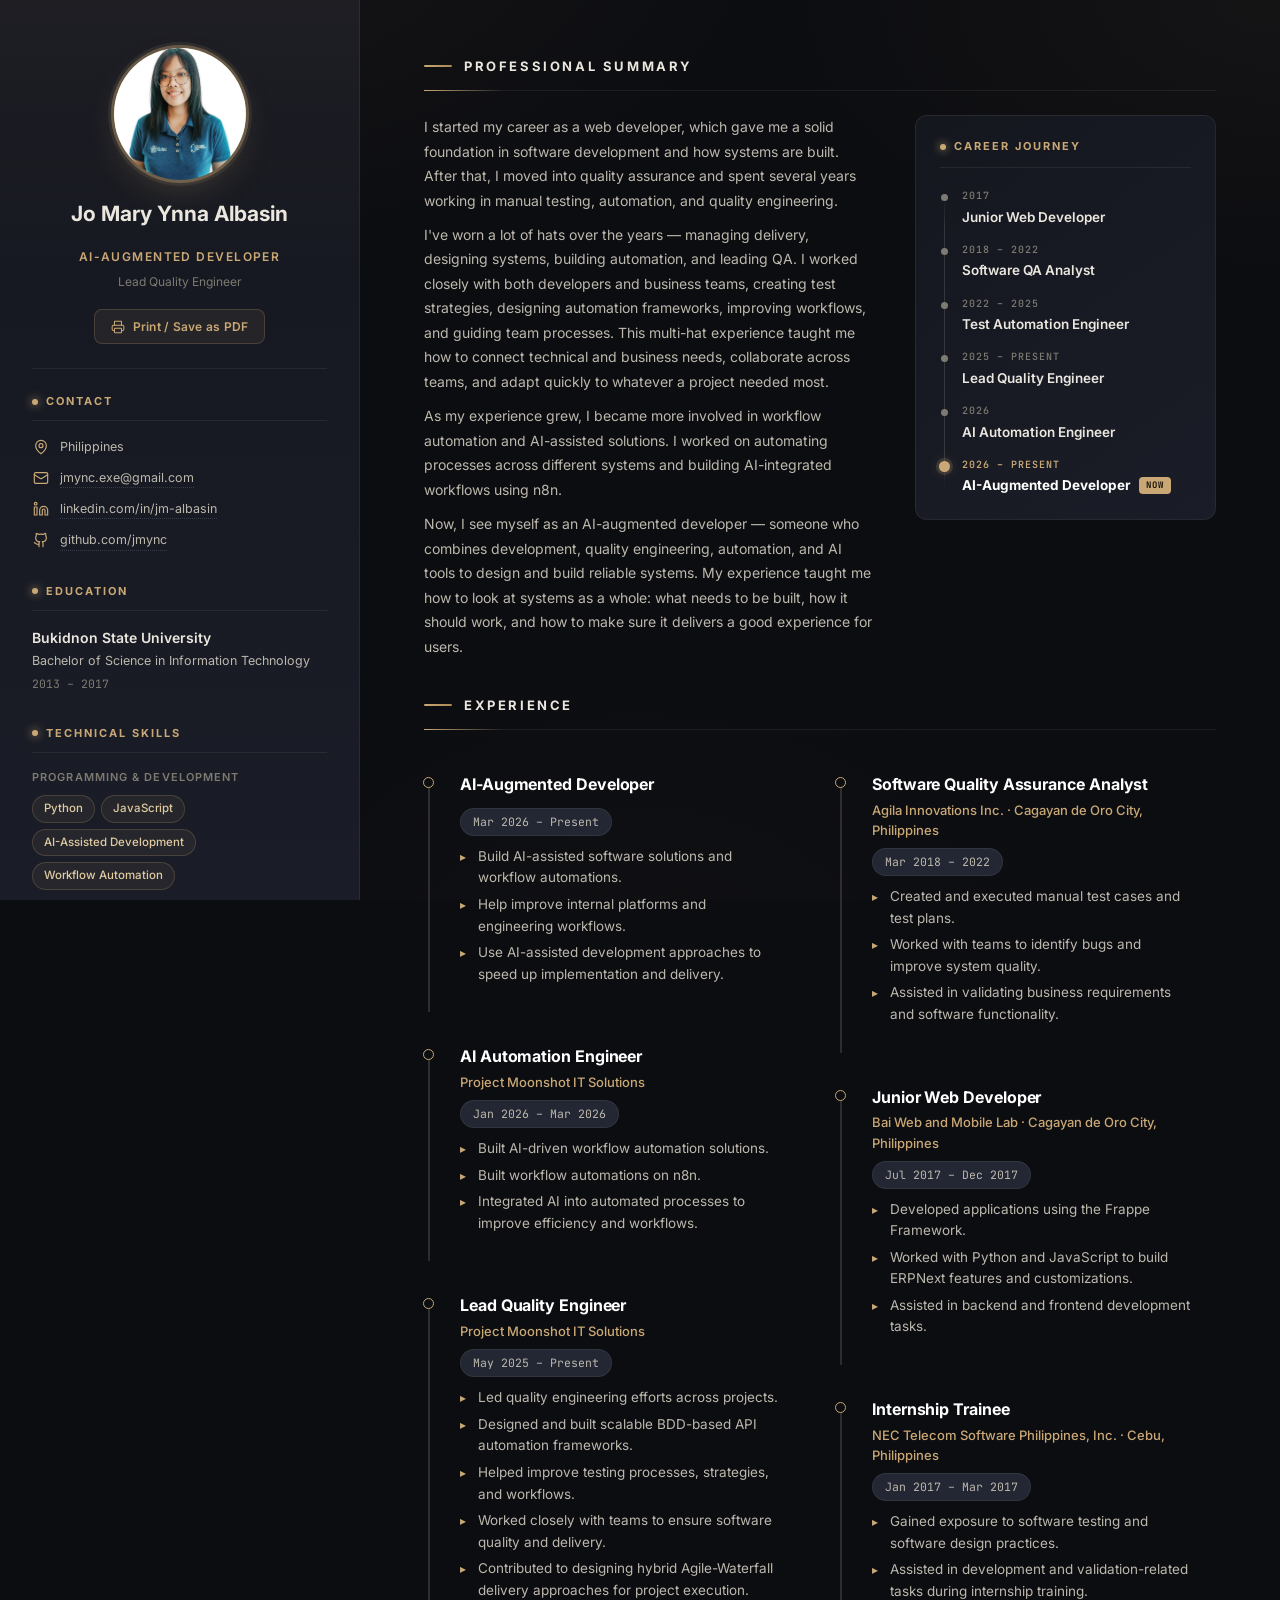
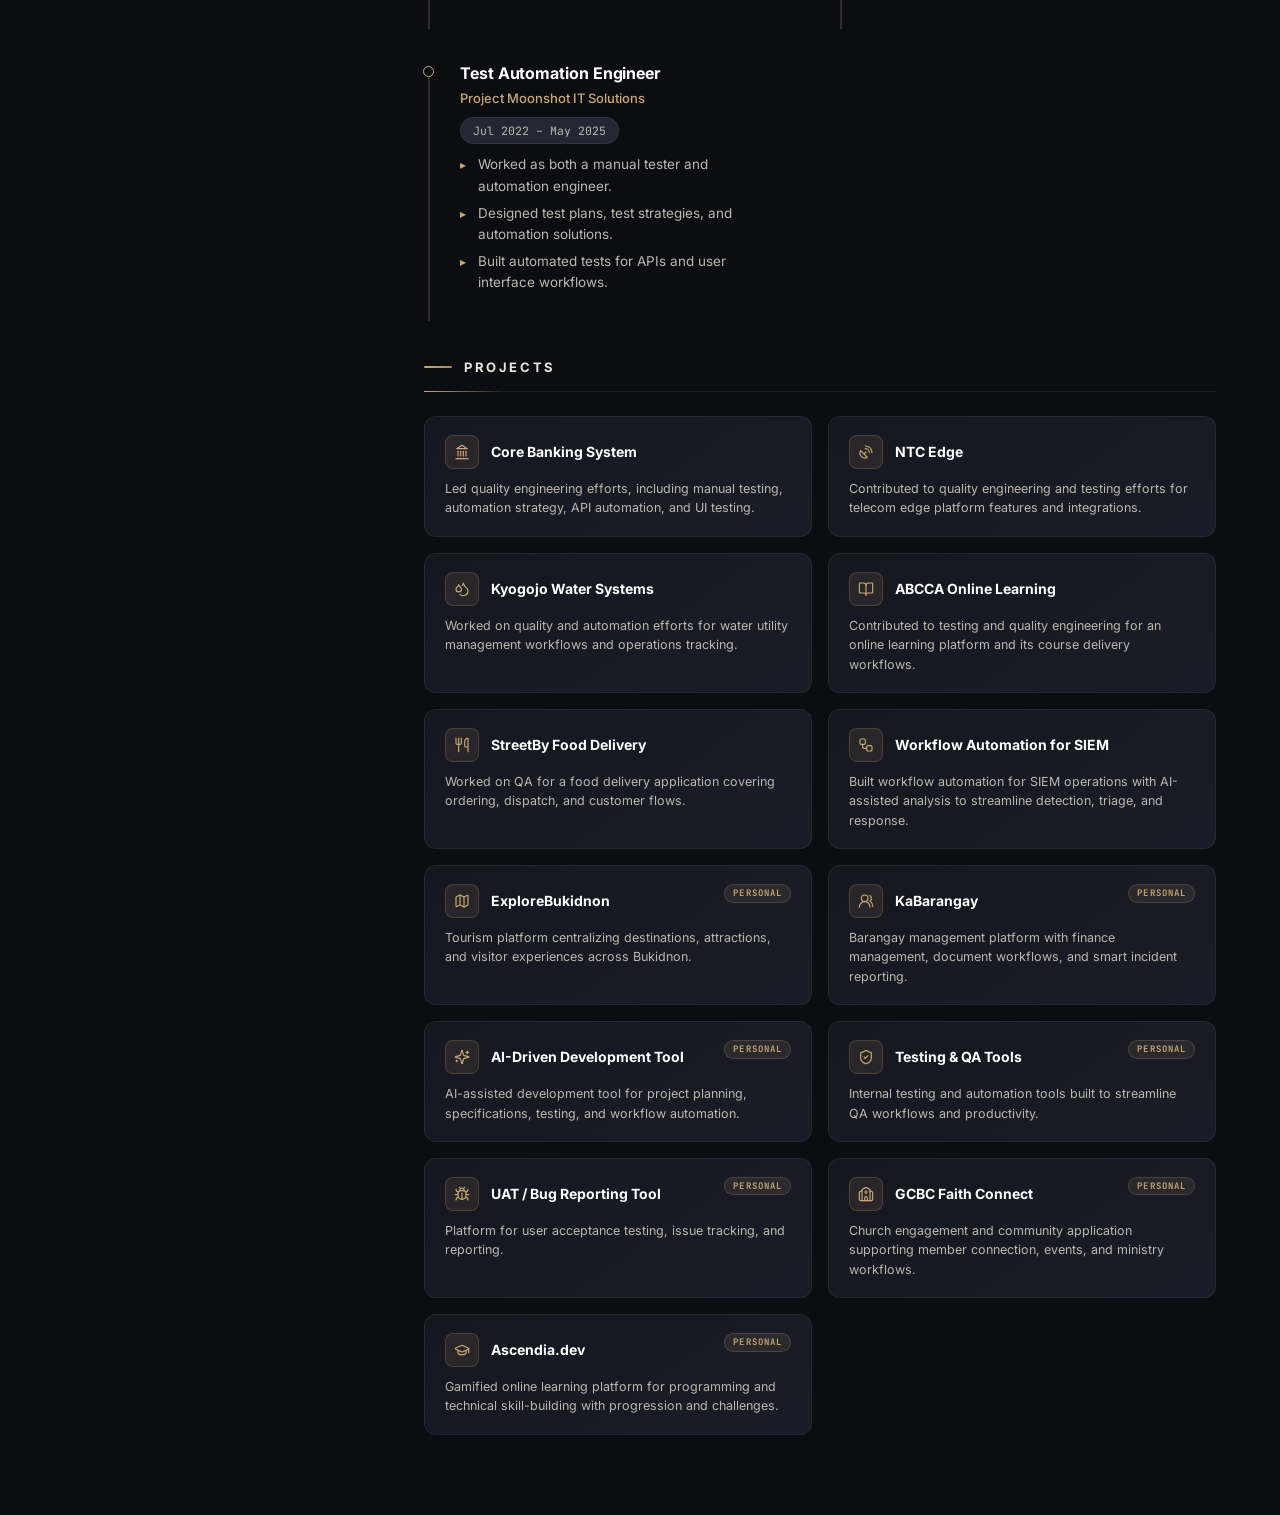
==== index.html @ 37ebe179 "Remove automation mention from StreetBy Food Delivery project description" ====
<!DOCTYPE html>
<html lang="en">
<head>
  <meta charset="UTF-8" />
  <meta name="viewport" content="width=device-width, initial-scale=1.0" />
  <title>Jo Mary Ynna Albasin — Resume</title>
  <link rel="preconnect" href="https://fonts.googleapis.com" />
  <link rel="preconnect" href="https://fonts.gstatic.com" crossorigin />
  <link href="https://fonts.googleapis.com/css2?family=Inter:wght@300;400;500;600;700;800&family=JetBrains+Mono:wght@400;500&display=swap" rel="stylesheet" />
  <link rel="stylesheet" href="styles.css" />
</head>
<body>
  <main class="page">
    <!-- Sidebar -->
    <aside class="sidebar">
      <div class="profile">
        <div class="avatar">
          <img src="IMG_9667.jpg" alt="Jo Mary Ynna Albasin" id="profile-photo" />
        </div>
        <h1 class="name">Jo Mary Ynna Albasin</h1>
        <p class="title">AI-Augmented Developer</p>
        <p class="subtitle">Lead Quality Engineer</p>
        <button class="print-btn" id="print-btn" type="button" aria-label="Print resume or save as PDF">
          <svg xmlns="http://www.w3.org/2000/svg" viewBox="0 0 24 24" fill="none" stroke="currentColor" stroke-width="1.75" stroke-linecap="round" stroke-linejoin="round"><path d="M6 9V2h12v7"/><path d="M6 18H4a2 2 0 0 1-2-2v-5a2 2 0 0 1 2-2h16a2 2 0 0 1 2 2v5a2 2 0 0 1-2 2h-2"/><rect x="6" y="14" width="12" height="8" rx="1"/></svg>
          <span>Print / Save as PDF</span>
        </button>
      </div>

      <section class="side-section">
        <h2 class="side-heading">Contact</h2>
        <ul class="contact-list">
          <li>
            <span class="icon" aria-hidden="true">
              <svg xmlns="http://www.w3.org/2000/svg" viewBox="0 0 24 24" fill="none" stroke="currentColor" stroke-width="1.75" stroke-linecap="round" stroke-linejoin="round"><path d="M20 10c0 6-8 12-8 12s-8-6-8-12a8 8 0 0 1 16 0Z"/><circle cx="12" cy="10" r="3"/></svg>
            </span>
            <span>Philippines</span>
          </li>
          <li>
            <span class="icon" aria-hidden="true">
              <svg xmlns="http://www.w3.org/2000/svg" viewBox="0 0 24 24" fill="none" stroke="currentColor" stroke-width="1.75" stroke-linecap="round" stroke-linejoin="round"><rect width="20" height="16" x="2" y="4" rx="2"/><path d="m22 7-8.97 5.7a1.94 1.94 0 0 1-2.06 0L2 7"/></svg>
            </span>
            <a href="mailto:jmync.exe@gmail.com">jmync.exe@gmail.com</a>
          </li>
          <li>
            <span class="icon" aria-hidden="true">
              <svg xmlns="http://www.w3.org/2000/svg" viewBox="0 0 24 24" fill="none" stroke="currentColor" stroke-width="1.75" stroke-linecap="round" stroke-linejoin="round"><path d="M16 8a6 6 0 0 1 6 6v7h-4v-7a2 2 0 0 0-2-2 2 2 0 0 0-2 2v7h-4v-7a6 6 0 0 1 6-6z"/><rect width="4" height="12" x="2" y="9"/><circle cx="4" cy="4" r="2"/></svg>
            </span>
            <a href="https://www.linkedin.com/in/jm-albasin/" target="_blank" rel="noopener">linkedin.com/in/jm-albasin</a>
          </li>
          <li>
            <span class="icon" aria-hidden="true">
              <svg xmlns="http://www.w3.org/2000/svg" viewBox="0 0 24 24" fill="none" stroke="currentColor" stroke-width="1.75" stroke-linecap="round" stroke-linejoin="round"><path d="M15 22v-4a4.8 4.8 0 0 0-1-3.5c3 0 6-2 6-5.5.08-1.25-.27-2.48-1-3.5.28-1.15.28-2.35 0-3.5 0 0-1 0-3 1.5-2.64-.5-5.36-.5-8 0C6 2 5 2 5 2c-.3 1.15-.3 2.35 0 3.5A5.403 5.403 0 0 0 4 9c0 3.5 3 5.5 6 5.5-.39.49-.68 1.05-.85 1.65-.17.6-.22 1.23-.15 1.85v4"/><path d="M9 18c-4.51 2-5-2-7-2"/></svg>
            </span>
            <a href="https://github.com/jmync" target="_blank" rel="noopener">github.com/jmync</a>
          </li>
        </ul>
      </section>

      <section class="side-section">
        <h2 class="side-heading">Education</h2>
        <div class="education">
          <p class="edu-school">Bukidnon State University</p>
          <p class="edu-degree">Bachelor of Science in Information Technology</p>
          <p class="edu-period">2013 – 2017</p>
        </div>
      </section>

      <section class="side-section">
        <h2 class="side-heading">Technical Skills</h2>

        <div class="skill-group">
          <h3 class="skill-group-title">Programming &amp; Development</h3>
          <div class="chips">
            <span class="chip">Python</span>
            <span class="chip">JavaScript</span>
            <span class="chip">AI-Assisted Development</span>
            <span class="chip">Workflow Automation</span>
          </div>
        </div>

        <div class="skill-group">
          <h3 class="skill-group-title">QA &amp; Automation</h3>
          <div class="chips">
            <span class="chip">Manual Testing (API · UI)</span>
            <span class="chip">Test Automation (API · UI)</span>
            <span class="chip">Test Planning</span>
            <span class="chip">Test Strategy</span>
            <span class="chip">BDD</span>
          </div>
        </div>

        <div class="skill-group">
          <h3 class="skill-group-title">Tools &amp; Technologies</h3>
          <div class="chips">
            <span class="chip">Pytest</span>
            <span class="chip">Pytest-BDD</span>
            <span class="chip">Cucumber</span>
            <span class="chip">Playwright</span>
            <span class="chip">Git</span>
            <span class="chip">Postman / API Dog</span>
            <span class="chip">Jira / Plane</span>
          </div>
        </div>

        <div class="skill-group">
          <h3 class="skill-group-title">Methodologies</h3>
          <div class="chips">
            <span class="chip">Agile</span>
            <span class="chip">Waterfall</span>
            <span class="chip">Hybrid Agile-Waterfall</span>
            <span class="chip">SDLC Planning &amp; Execution</span>
          </div>
        </div>
      </section>

    </aside>

    <!-- Main content -->
    <section class="content">
      <section class="block">
        <h2 class="section-heading">Professional Summary</h2>
        <div class="summary-grid">
          <div class="summary-text">
            <p>
              I started my career as a web developer, which gave me a solid foundation in software development and how systems are built. After that, I moved into quality assurance and spent several years working in manual testing, automation, and quality engineering.
            </p>
            <p>
              I've worn a lot of hats over the years — managing delivery, designing systems, building automation, and leading QA. I worked closely with both developers and business teams, creating test strategies, designing automation frameworks, improving workflows, and guiding team processes. This multi-hat experience taught me how to connect technical and business needs, collaborate across teams, and adapt quickly to whatever a project needed most.
            </p>
            <p>
              As my experience grew, I became more involved in workflow automation and AI-assisted solutions. I worked on automating processes across different systems and building AI-integrated workflows using n8n.
            </p>
            <p>
              Now, I see myself as an AI-augmented developer — someone who combines development, quality engineering, automation, and AI tools to design and build reliable systems. My experience taught me how to look at systems as a whole: what needs to be built, how it should work, and how to make sure it delivers a good experience for users.            </p>
          </div>

          <aside class="summary-aside">
            <h3 class="aside-title">Career Journey</h3>
            <ol class="journey">
              <li>
                <span class="journey-year">2017</span>
                <span class="journey-role">Junior Web Developer</span>
              </li>
              <li>
                <span class="journey-year">2018 – 2022</span>
                <span class="journey-role">Software QA Analyst</span>
              </li>
              <li>
                <span class="journey-year">2022 – 2025</span>
                <span class="journey-role">Test Automation Engineer</span>
              </li>
              <li>
                <span class="journey-year">2025 – Present</span>
                <span class="journey-role">Lead Quality Engineer</span>
              </li>
              <li>
                <span class="journey-year">2026</span>
                <span class="journey-role">AI Automation Engineer</span>
              </li>
              <li class="current">
                <span class="journey-year">2026 – Present</span>
                <span class="journey-role">
                  AI-Augmented Developer
                  <span class="now-badge">Now</span>
                </span>
              </li>
            </ol>
          </aside>
        </div>
      </section>

      <section class="block">
        <h2 class="section-heading">Experience</h2>
        <div class="experience-list">

        <article class="job">
          <div class="job-head">
            <div>
              <h3 class="job-role">AI-Augmented Developer</h3>
            </div>
            <span class="job-period">Mar 2026 – Present</span>
          </div>
          <ul class="job-points">
            <li>Build AI-assisted software solutions and workflow automations.</li>
            <li>Help improve internal platforms and engineering workflows.</li>
            <li>Use AI-assisted development approaches to speed up implementation and delivery.</li>
          </ul>
        </article>

        <article class="job">
          <div class="job-head">
            <div>
              <h3 class="job-role">AI Automation Engineer</h3>
              <p class="job-company">Project Moonshot IT Solutions</p>
            </div>
            <span class="job-period">Jan 2026 – Mar 2026</span>
          </div>
          <ul class="job-points">
            <li>Built AI-driven workflow automation solutions.</li>
            <li>Built workflow automations on n8n.</li>
            <li>Integrated AI into automated processes to improve efficiency and workflows.</li>
          </ul>
        </article>

        <article class="job">
          <div class="job-head">
            <div>
              <h3 class="job-role">Lead Quality Engineer</h3>
              <p class="job-company">Project Moonshot IT Solutions</p>
            </div>
            <span class="job-period">May 2025 – Present</span>
          </div>
          <ul class="job-points">
            <li>Led quality engineering efforts across projects.</li>
            <li>Designed and built scalable BDD-based API automation frameworks.</li>
            <li>Helped improve testing processes, strategies, and workflows.</li>
            <li>Worked closely with teams to ensure software quality and delivery.</li>
            <li>Contributed to designing hybrid Agile-Waterfall delivery approaches for project execution.</li>
          </ul>
        </article>

        <article class="job">
          <div class="job-head">
            <div>
              <h3 class="job-role">Test Automation Engineer</h3>
              <p class="job-company">Project Moonshot IT Solutions</p>
            </div>
            <span class="job-period">Jul 2022 – May 2025</span>
          </div>
          <ul class="job-points">
            <li>Worked as both a manual tester and automation engineer.</li>
            <li>Designed test plans, test strategies, and automation solutions.</li>
            <li>Built automated tests for APIs and user interface workflows.</li>
          </ul>
        </article>

        <article class="job">
          <div class="job-head">
            <div>
              <h3 class="job-role">Software Quality Assurance Analyst</h3>
              <p class="job-company">Agila Innovations Inc. · Cagayan de Oro City, Philippines</p>
            </div>
            <span class="job-period">Mar 2018 – 2022</span>
          </div>
          <ul class="job-points">
            <li>Created and executed manual test cases and test plans.</li>
            <li>Worked with teams to identify bugs and improve system quality.</li>
            <li>Assisted in validating business requirements and software functionality.</li>
          </ul>
        </article>

        <article class="job">
          <div class="job-head">
            <div>
              <h3 class="job-role">Junior Web Developer</h3>
              <p class="job-company">Bai Web and Mobile Lab · Cagayan de Oro City, Philippines</p>
            </div>
            <span class="job-period">Jul 2017 – Dec 2017</span>
          </div>
          <ul class="job-points">
            <li>Developed applications using the Frappe Framework.</li>
            <li>Worked with Python and JavaScript to build ERPNext features and customizations.</li>
            <li>Assisted in backend and frontend development tasks.</li>
          </ul>
        </article>

        <article class="job">
          <div class="job-head">
            <div>
              <h3 class="job-role">Internship Trainee</h3>
              <p class="job-company">NEC Telecom Software Philippines, Inc. · Cebu, Philippines</p>
            </div>
            <span class="job-period">Jan 2017 – Mar 2017</span>
          </div>
          <ul class="job-points">
            <li>Gained exposure to software testing and software design practices.</li>
            <li>Assisted in development and validation-related tasks during internship training.</li>
          </ul>
        </article>

        </div>
      </section>

      <section class="block">
        <h2 class="section-heading">Projects</h2>
        <div class="project-grid">
          <div class="project">
            <div class="project-header">
              <span class="project-icon" aria-hidden="true">
                <svg xmlns="http://www.w3.org/2000/svg" viewBox="0 0 24 24" fill="none" stroke="currentColor" stroke-width="1.75" stroke-linecap="round" stroke-linejoin="round"><line x1="3" x2="21" y1="22" y2="22"/><line x1="6" x2="6" y1="18" y2="11"/><line x1="10" x2="10" y1="18" y2="11"/><line x1="14" x2="14" y1="18" y2="11"/><line x1="18" x2="18" y1="18" y2="11"/><polygon points="12 2 20 7 4 7"/></svg>
              </span>
              <h3 class="project-title">Core Banking System</h3>
            </div>
            <p>Led quality engineering efforts, including manual testing, automation strategy, API automation, and UI testing.</p>
          </div>

          <div class="project">
            <div class="project-header">
              <span class="project-icon" aria-hidden="true">
                <svg xmlns="http://www.w3.org/2000/svg" viewBox="0 0 24 24" fill="none" stroke="currentColor" stroke-width="1.75" stroke-linecap="round" stroke-linejoin="round"><path d="M4 10a7.31 7.31 0 0 0 10 10Z"/><path d="m9 15 3-3"/><path d="M17 13a6 6 0 0 0-6-6"/><path d="M21 13A10 10 0 0 0 11 3"/></svg>
              </span>
              <h3 class="project-title">NTC Edge</h3>
            </div>
            <p>Contributed to quality engineering and testing efforts for telecom edge platform features and integrations.</p>
          </div>

          <div class="project">
            <div class="project-header">
              <span class="project-icon" aria-hidden="true">
                <svg xmlns="http://www.w3.org/2000/svg" viewBox="0 0 24 24" fill="none" stroke="currentColor" stroke-width="1.75" stroke-linecap="round" stroke-linejoin="round"><path d="M7 16.3c2.2 0 4-1.83 4-4.05 0-1.16-.57-2.26-1.71-3.19S7.29 6.75 7 5.3c-.29 1.45-1.14 2.84-2.29 3.76S3 11.1 3 12.25c0 2.22 1.8 4.05 4 4.05z"/><path d="M12.56 6.6A10.97 10.97 0 0 0 14 3.02c.5 2.5 2 4.9 4 6.5s3 3.5 3 5.5a6.98 6.98 0 0 1-11.91 4.97"/></svg>
              </span>
              <h3 class="project-title">Kyogojo Water Systems</h3>
            </div>
            <p>Worked on quality and automation efforts for water utility management workflows and operations tracking.</p>
          </div>

          <div class="project">
            <div class="project-header">
              <span class="project-icon" aria-hidden="true">
                <svg xmlns="http://www.w3.org/2000/svg" viewBox="0 0 24 24" fill="none" stroke="currentColor" stroke-width="1.75" stroke-linecap="round" stroke-linejoin="round"><path d="M12 7v14"/><path d="M3 18a1 1 0 0 1-1-1V4a1 1 0 0 1 1-1h5a4 4 0 0 1 4 4 4 4 0 0 1 4-4h5a1 1 0 0 1 1 1v13a1 1 0 0 1-1 1h-6a3 3 0 0 0-3 3 3 3 0 0 0-3-3z"/></svg>
              </span>
              <h3 class="project-title">ABCCA Online Learning</h3>
            </div>
            <p>Contributed to testing and quality engineering for an online learning platform and its course delivery workflows.</p>
          </div>

          <div class="project">
            <div class="project-header">
              <span class="project-icon" aria-hidden="true">
                <svg xmlns="http://www.w3.org/2000/svg" viewBox="0 0 24 24" fill="none" stroke="currentColor" stroke-width="1.75" stroke-linecap="round" stroke-linejoin="round"><path d="M3 2v7c0 1.1.9 2 2 2h4a2 2 0 0 0 2-2V2"/><path d="M7 2v20"/><path d="M21 15V2a5 5 0 0 0-5 5v6c0 1.1.9 2 2 2h3Zm0 0v7"/></svg>
              </span>
              <h3 class="project-title">StreetBy Food Delivery</h3>
            </div>
            <p>Worked on QA for a food delivery application covering ordering, dispatch, and customer flows.</p>
          </div>

          <div class="project">
            <div class="project-header">
              <span class="project-icon" aria-hidden="true">
                <svg xmlns="http://www.w3.org/2000/svg" viewBox="0 0 24 24" fill="none" stroke="currentColor" stroke-width="1.75" stroke-linecap="round" stroke-linejoin="round"><rect width="8" height="8" x="3" y="3" rx="2"/><path d="M7 11v4a2 2 0 0 0 2 2h4"/><rect width="8" height="8" x="13" y="13" rx="2"/></svg>
              </span>
              <h3 class="project-title">Workflow Automation for SIEM</h3>
            </div>
            <p>Built workflow automation for SIEM operations with AI-assisted analysis to streamline detection, triage, and response.</p>
          </div>

          <div class="project">
            <div class="project-header">
              <span class="project-icon" aria-hidden="true">
                <svg xmlns="http://www.w3.org/2000/svg" viewBox="0 0 24 24" fill="none" stroke="currentColor" stroke-width="1.75" stroke-linecap="round" stroke-linejoin="round"><path d="M14.106 5.553a2 2 0 0 0 1.788 0l3.659-1.83A1 1 0 0 1 21 4.619v12.764a1 1 0 0 1-.553.894l-4.553 2.277a2 2 0 0 1-1.788 0l-4.212-2.106a2 2 0 0 0-1.788 0l-3.659 1.83A1 1 0 0 1 3 19.381V6.618a1 1 0 0 1 .553-.894l4.553-2.277a2 2 0 0 1 1.788 0z"/><path d="M15 5.764v15"/><path d="M9 3.236v15"/></svg>
              </span>
              <h3 class="project-title">ExploreBukidnon</h3>
              <span class="project-tag">Personal</span>
            </div>
            <p>Tourism platform centralizing destinations, attractions, and visitor experiences across Bukidnon.</p>
          </div>

          <div class="project">
            <div class="project-header">
              <span class="project-icon" aria-hidden="true">
                <svg xmlns="http://www.w3.org/2000/svg" viewBox="0 0 24 24" fill="none" stroke="currentColor" stroke-width="1.75" stroke-linecap="round" stroke-linejoin="round"><path d="M18 21a8 8 0 0 0-16 0"/><circle cx="10" cy="8" r="5"/><path d="M22 20c0-3.37-2-6.5-4-8a5 5 0 0 0-.45-8.3"/></svg>
              </span>
              <h3 class="project-title">KaBarangay</h3>
              <span class="project-tag">Personal</span>
            </div>
            <p>Barangay management platform with finance management, document workflows, and smart incident reporting.</p>
          </div>

          <div class="project">
            <div class="project-header">
              <span class="project-icon" aria-hidden="true">
                <svg xmlns="http://www.w3.org/2000/svg" viewBox="0 0 24 24" fill="none" stroke="currentColor" stroke-width="1.75" stroke-linecap="round" stroke-linejoin="round"><path d="M9.937 15.5A2 2 0 0 0 8.5 14.063l-6.135-1.582a.5.5 0 0 1 0-.962L8.5 9.936A2 2 0 0 0 9.937 8.5l1.582-6.135a.5.5 0 0 1 .963 0L14.063 8.5A2 2 0 0 0 15.5 9.937l6.135 1.581a.5.5 0 0 1 0 .964L15.5 14.063a2 2 0 0 0-1.437 1.437l-1.582 6.135a.5.5 0 0 1-.963 0z"/><path d="M20 3v4"/><path d="M22 5h-4"/><path d="M4 17v2"/><path d="M5 18H3"/></svg>
              </span>
              <h3 class="project-title">AI-Driven Development Tool</h3>
              <span class="project-tag">Personal</span>
            </div>
            <p>AI-assisted development tool for project planning, specifications, testing, and workflow automation.</p>
          </div>

          <div class="project">
            <div class="project-header">
              <span class="project-icon" aria-hidden="true">
                <svg xmlns="http://www.w3.org/2000/svg" viewBox="0 0 24 24" fill="none" stroke="currentColor" stroke-width="1.75" stroke-linecap="round" stroke-linejoin="round"><path d="M20 13c0 5-3.5 7.5-7.66 8.95a1 1 0 0 1-.67-.01C7.5 20.5 4 18 4 13V6a1 1 0 0 1 1-1c2 0 4.5-1.2 6.24-2.72a1.17 1.17 0 0 1 1.52 0C14.51 3.81 17 5 19 5a1 1 0 0 1 1 1z"/><path d="m9 12 2 2 4-4"/></svg>
              </span>
              <h3 class="project-title">Testing &amp; QA Tools</h3>
              <span class="project-tag">Personal</span>
            </div>
            <p>Internal testing and automation tools built to streamline QA workflows and productivity.</p>
          </div>

          <div class="project">
            <div class="project-header">
              <span class="project-icon" aria-hidden="true">
                <svg xmlns="http://www.w3.org/2000/svg" viewBox="0 0 24 24" fill="none" stroke="currentColor" stroke-width="1.75" stroke-linecap="round" stroke-linejoin="round"><path d="m8 2 1.88 1.88"/><path d="M14.12 3.88 16 2"/><path d="M9 7.13v-1a3.003 3.003 0 1 1 6 0v1"/><path d="M12 20c-3.3 0-6-2.7-6-6v-3a4 4 0 0 1 4-4h4a4 4 0 0 1 4 4v3c0 3.3-2.7 6-6 6"/><path d="M12 20v-9"/><path d="M6.53 9C4.6 8.8 3 7.1 3 5"/><path d="M6 13H2"/><path d="M3 21c0-2.1 1.7-3.9 3.8-4"/><path d="M20.97 5c0 2.1-1.6 3.8-3.5 4"/><path d="M22 13h-4"/><path d="M17.2 17c2.1.1 3.8 1.9 3.8 4"/></svg>
              </span>
              <h3 class="project-title">UAT / Bug Reporting Tool</h3>
              <span class="project-tag">Personal</span>
            </div>
            <p>Platform for user acceptance testing, issue tracking, and reporting.</p>
          </div>

          <div class="project">
            <div class="project-header">
              <span class="project-icon" aria-hidden="true">
                <svg xmlns="http://www.w3.org/2000/svg" viewBox="0 0 24 24" fill="none" stroke="currentColor" stroke-width="1.75" stroke-linecap="round" stroke-linejoin="round"><path d="M10 9h4"/><path d="M12 7v5"/><path d="M14 22v-4a2 2 0 0 0-4 0v4"/><path d="M18 22V5.618a1 1 0 0 0-.553-.894l-4.553-2.277a2 2 0 0 0-1.788 0L6.553 4.724A1 1 0 0 0 6 5.618V22"/><path d="m18 7 3.447 1.724a1 1 0 0 1 .553.894V20a2 2 0 0 1-2 2H4a2 2 0 0 1-2-2V9.618a1 1 0 0 1 .553-.894L6 7"/></svg>
              </span>
              <h3 class="project-title">GCBC Faith Connect</h3>
              <span class="project-tag">Personal</span>
            </div>
            <p>Church engagement and community application supporting member connection, events, and ministry workflows.</p>
          </div>

          <div class="project">
            <div class="project-header">
              <span class="project-icon" aria-hidden="true">
                <svg xmlns="http://www.w3.org/2000/svg" viewBox="0 0 24 24" fill="none" stroke="currentColor" stroke-width="1.75" stroke-linecap="round" stroke-linejoin="round"><path d="M21.42 10.922a1 1 0 0 0-.019-1.838L12.83 5.18a2 2 0 0 0-1.66 0L2.6 9.08a1 1 0 0 0 0 1.832l8.57 3.908a2 2 0 0 0 1.66 0z"/><path d="M22 10v6"/><path d="M6 12.5V16a6 3 0 0 0 12 0v-3.5"/></svg>
              </span>
              <h3 class="project-title">Ascendia.dev</h3>
              <span class="project-tag">Personal</span>
            </div>
            <p>Gamified online learning platform for programming and technical skill-building with progression and challenges.</p>
          </div>
        </div>
      </section>
    </section>
  </main>

    <div class="photo-lightbox" id="photo-lightbox" role="dialog" aria-modal="true" aria-label="Profile photo full view" hidden>
      <button class="photo-lightbox-close" id="photo-lightbox-close" aria-label="Close full photo">&times;</button>
      <img class="photo-lightbox-img" id="photo-lightbox-img" src="" alt="Jo Mary Ynna Albasin — full photo" />
    </div>
    <script>
      (function () {
        var photo = document.getElementById('profile-photo');
        var lightbox = document.getElementById('photo-lightbox');
        var lightboxImg = document.getElementById('photo-lightbox-img');
        var closeBtn = document.getElementById('photo-lightbox-close');
        if (!photo || !lightbox) return;

        function open() {
          lightboxImg.src = photo.src;
          lightbox.hidden = false;
          document.body.classList.add('lightbox-open');
        }
        function close() {
          lightbox.hidden = true;
          document.body.classList.remove('lightbox-open');
        }

        photo.addEventListener('click', open);
        closeBtn.addEventListener('click', close);
        lightbox.addEventListener('click', function (e) {
          if (e.target === lightbox) close();
        });
        document.addEventListener('keydown', function (e) {
          if (e.key === 'Escape' && !lightbox.hidden) close();
        });
      })();

      (function () {
        var btn = document.getElementById('print-btn');
        if (!btn) return;

        function isInAppBrowser() {
          var ua = navigator.userAgent || '';
          return /FBAN|FBAV|Instagram|Line|Twitter|TikTok|Snapchat|Pinterest|LinkedInApp/i.test(ua);
        }

        btn.addEventListener('click', function () {
          if (typeof window.print !== 'function') {
            alert('Print is not supported in this browser. Please open this page in your default browser and try again.');
            return;
          }
          if (isInAppBrowser()) {
            alert('To save as PDF, please open this page in your default browser (Safari / Chrome) using the in-app menu, then tap Print again.');
          }
          setTimeout(function () {
            try {
              window.print();
            } catch (err) {
              alert('Your browser blocked the print dialog. Use the browser menu → Print, or Share → Save to PDF.');
            }
          }, 60);
        });
      })();
    </script>
</body>
</html>
---- styles.css ----
/* ---------- Base ---------- */
:root {
  --bg: #0c0d11;
  --bg-grid: #111218;
  --panel: #15171f;
  --panel-2: #1a1d27;
  --panel-hi: #232733;
  --line: rgba(180, 175, 165, 0.10);
  --line-strong: rgba(180, 175, 165, 0.20);

  --ink: #ebe7df;
  --ink-soft: #bdb8ad;
  --ink-mute: #7d7a72;

  --accent: #c9a875;
  --accent-2: #a98855;
  --accent-glow: rgba(201, 168, 117, 0.28);

  --chip-bg: rgba(201, 168, 117, 0.07);
  --chip-border: rgba(201, 168, 117, 0.22);
  --chip-ink: #e0cba2;

  --shadow-sm: 0 4px 14px -6px rgba(0, 0, 0, 0.6);
  --shadow-md: 0 18px 40px -16px rgba(0, 0, 0, 0.7);
}

* {
  box-sizing: border-box;
}

html, body {
  margin: 0;
  padding: 0;
  background: var(--bg);
  color: var(--ink);
  font-family: 'Inter', system-ui, -apple-system, "Segoe UI", Roboto, sans-serif;
  font-size: 14px;
  line-height: 1.55;
  -webkit-font-smoothing: antialiased;
  -moz-osx-font-smoothing: grayscale;
  min-height: 100vh;
}

body {
  background:
    radial-gradient(1200px 600px at 8% -10%, rgba(201, 168, 117, 0.06), transparent 60%),
    radial-gradient(900px 500px at 100% 0%, rgba(169, 136, 85, 0.05), transparent 60%),
    radial-gradient(800px 600px at 50% 110%, rgba(120, 100, 70, 0.04), transparent 60%),
    var(--bg);
  background-attachment: fixed;
}

a {
  color: inherit;
  text-decoration: none;
  border-bottom: 1px dotted rgba(148, 163, 184, 0.4);
  transition: color 0.15s ease, border-color 0.15s ease;
}

a:hover {
  color: var(--accent);
  border-bottom-color: var(--accent);
}

p {
  margin: 0 0 0.7em;
}

ul {
  margin: 0;
  padding: 0;
  list-style: none;
}

::selection {
  background: rgba(201, 168, 117, 0.3);
  color: #fff;
}

/* ---------- Page layout ---------- */
.page {
  display: grid;
  grid-template-columns: 360px 1fr;
  min-height: 100vh;
  width: 100%;
}

/* ---------- Sidebar ---------- */
.sidebar {
  background:
    linear-gradient(180deg, rgba(201, 168, 117, 0.05) 0%, transparent 30%),
    linear-gradient(180deg, var(--panel) 0%, var(--panel-2) 100%);
  border-right: 1px solid var(--line);
  padding: 48px 32px 40px;
  position: sticky;
  top: 0;
  align-self: start;
  height: 100vh;
  overflow-y: auto;
  scrollbar-width: thin;
  scrollbar-color: rgba(148, 163, 184, 0.25) transparent;
}

.sidebar::-webkit-scrollbar {
  width: 6px;
}
.sidebar::-webkit-scrollbar-track {
  background: transparent;
}
.sidebar::-webkit-scrollbar-thumb {
  background: rgba(148, 163, 184, 0.25);
  border-radius: 3px;
}

.profile {
  text-align: center;
  margin-bottom: 0;
  padding-bottom: 24px;
  border-bottom: 1px solid var(--line);
}

.profile + .side-section {
  margin-top: 24px;
}

.avatar {
  width: 132px;
  height: 132px;
  border-radius: 50%;
  margin: 0 auto 18px;
  overflow: hidden;
  background: linear-gradient(135deg, var(--accent) 0%, var(--accent-2) 100%);
  box-shadow:
    0 0 0 3px rgba(201, 168, 117, 0.35),
    0 0 0 6px rgba(201, 168, 117, 0.10),
    0 14px 36px -10px var(--accent-glow);
  position: relative;
}

.avatar img {
  width: 100%;
  height: 100%;
  object-fit: cover;
  object-position: center 5%;
  display: block;
  cursor: zoom-in;
  transition: transform 0.25s ease;
}

.avatar img:hover {
  transform: scale(1.04);
}
}

.name {
  font-size: 24px;
  font-weight: 800;
  margin: 0 0 8px;
  line-height: 1.15;
  letter-spacing: -0.015em;
  color: #fff;
}

.title {
  font-size: 12px;
  font-weight: 600;
  color: var(--accent);
  margin: 0 0 6px;
  text-transform: uppercase;
  letter-spacing: 0.12em;
}

.subtitle {
  font-size: 12px;
  color: var(--ink-mute);
  margin: 0;
}

.side-section {
  margin-bottom: 32px;
}

.side-heading {
  font-size: 11px;
  font-weight: 700;
  text-transform: uppercase;
  letter-spacing: 0.18em;
  color: var(--accent);
  margin: 0 0 16px;
  padding-bottom: 10px;
  border-bottom: 1px solid var(--line);
  display: flex;
  align-items: center;
  gap: 8px;
}

.side-heading::before {
  content: "";
  width: 6px;
  height: 6px;
  border-radius: 50%;
  background: var(--accent);
  box-shadow: 0 0 10px var(--accent);
}

.contact-list li {
  display: flex;
  align-items: flex-start;
  gap: 10px;
  font-size: 12.5px;
  margin-bottom: 11px;
  color: var(--ink-soft);
  word-break: break-word;
}

.contact-list .icon {
  flex-shrink: 0;
  width: 18px;
  height: 18px;
  display: inline-flex;
  align-items: center;
  justify-content: center;
  color: var(--accent);
  margin-top: 1px;
}

.contact-list .icon svg {
  width: 16px;
  height: 16px;
  display: block;
}

.contact-list a {
  border-bottom-color: rgba(148, 163, 184, 0.25);
}

.skill-group {
  margin-bottom: 18px;
}

.skill-group-title {
  font-size: 11px;
  font-weight: 600;
  text-transform: uppercase;
  letter-spacing: 0.1em;
  color: var(--ink-mute);
  margin: 0 0 9px;
}

.chips {
  display: flex;
  flex-wrap: wrap;
  gap: 6px;
}

.chip {
  display: inline-block;
  padding: 4px 11px;
  font-size: 11.5px;
  font-weight: 500;
  border-radius: 999px;
  background: var(--chip-bg);
  border: 1px solid var(--chip-border);
  color: var(--chip-ink);
  white-space: nowrap;
  transition: background 0.15s ease, transform 0.15s ease;
}

.chip:hover {
  background: rgba(201, 168, 117, 0.14);
  transform: translateY(-1px);
}

.education .edu-school {
  font-size: 14px;
  font-weight: 600;
  margin: 0 0 3px;
  color: var(--ink);
}

.education .edu-degree {
  font-size: 12.5px;
  color: var(--ink-soft);
  margin: 0 0 4px;
}

.education .edu-period {
  font-size: 11.5px;
  color: var(--ink-mute);
  font-family: 'JetBrains Mono', monospace;
  margin: 0;
}

/* ---------- Main content ---------- */
.content {
  padding: 56px 64px 80px;
  color: var(--ink);
  width: 100%;
}

.block {
  margin-bottom: 36px;
}

.experience-list {
  column-count: 2;
  column-gap: 32px;
}

.experience-list .job {
  break-inside: avoid;
  page-break-inside: avoid;
}

.block:last-child {
  margin-bottom: 0;
}

.section-heading {
  font-size: 13px;
  font-weight: 700;
  color: var(--ink);
  margin: 0 0 24px;
  padding-bottom: 14px;
  border-bottom: 1px solid var(--line);
  position: relative;
  text-transform: uppercase;
  letter-spacing: 0.2em;
  display: flex;
  align-items: center;
  gap: 12px;
}

.section-heading::before {
  content: "";
  width: 28px;
  height: 2px;
  background: linear-gradient(90deg, var(--accent), var(--accent-2));
  border-radius: 2px;
}

.section-heading::after {
  content: "";
  position: absolute;
  bottom: -1px;
  left: 0;
  width: 80px;
  height: 1px;
  background: linear-gradient(90deg, var(--accent), transparent);
}

.block > p,
.summary-text p {
  color: var(--ink-soft);
  font-size: 14px;
  line-height: 1.75;
}

/* ---------- Summary two-column layout ---------- */
.summary-grid {
  display: grid;
  grid-template-columns: minmax(0, 1.5fr) minmax(280px, 1fr);
  gap: 40px;
  align-items: start;
}

.summary-text p:last-child {
  margin-bottom: 0;
}

.summary-aside {
  position: relative;
  padding: 22px 24px 24px;
  background: linear-gradient(145deg, var(--panel) 0%, var(--panel-2) 100%);
  border: 1px solid var(--line);
  border-radius: 12px;
  overflow: hidden;
}

.aside-title {
  font-size: 11px;
  font-weight: 700;
  text-transform: uppercase;
  letter-spacing: 0.18em;
  color: var(--accent);
  margin: 0 0 20px;
  padding-bottom: 12px;
  border-bottom: 1px solid var(--line);
  display: flex;
  align-items: center;
  gap: 8px;
}

.aside-title::before {
  content: "";
  width: 6px;
  height: 6px;
  border-radius: 50%;
  background: var(--accent);
  box-shadow: 0 0 8px var(--accent);
}

.journey {
  list-style: none;
  padding: 0;
  margin: 0;
  position: relative;
}

.journey::before {
  content: "";
  position: absolute;
  left: 4px;
  top: 6px;
  bottom: 6px;
  width: 1px;
  background: linear-gradient(180deg, transparent 0%, var(--line-strong) 12%, var(--line-strong) 88%, transparent 100%);
}

.journey li {
  position: relative;
  padding: 0 0 16px 22px;
  display: flex;
  flex-direction: column;
  gap: 4px;
}

.journey li:last-child {
  padding-bottom: 0;
}

.journey li::before {
  content: "";
  position: absolute;
  left: 1px;
  top: 6px;
  width: 7px;
  height: 7px;
  border-radius: 50%;
  background: var(--ink-mute);
  transition: background 0.15s ease, transform 0.15s ease;
}

.journey li:hover::before {
  background: var(--ink);
  transform: scale(1.15);
}

.journey li.current {
  padding-bottom: 0;
}

.journey li.current::before {
  left: -1px;
  top: 4px;
  width: 11px;
  height: 11px;
  background: var(--accent);
  box-shadow:
    0 0 0 3px rgba(201, 168, 117, 0.18),
    0 0 14px var(--accent-glow);
}

.journey-year {
  font-family: 'JetBrains Mono', monospace;
  font-size: 10px;
  color: var(--ink-mute);
  letter-spacing: 0.1em;
  text-transform: uppercase;
  font-weight: 500;
}

.journey li.current .journey-year {
  color: var(--accent);
  font-weight: 600;
}

.journey-role {
  font-size: 13.5px;
  font-weight: 600;
  color: var(--ink);
  line-height: 1.35;
  display: flex;
  align-items: center;
  gap: 8px;
  flex-wrap: wrap;
}

.journey li.current .journey-role {
  color: #fff;
  font-weight: 700;
}

.now-badge {
  display: inline-flex;
  align-items: center;
  font-family: 'JetBrains Mono', monospace;
  font-size: 9px;
  font-weight: 700;
  letter-spacing: 0.12em;
  text-transform: uppercase;
  padding: 2px 7px;
  background: var(--accent);
  color: #1a1408;
  border-radius: 4px;
  line-height: 1.4;
}

/* ---------- Jobs ---------- */
.timeline {
  position: relative;
}

.job {
  position: relative;
  padding: 18px 22px 22px 32px;
  margin-left: 4px;
  margin-bottom: 14px;
}

.job::before {
  content: "";
  position: absolute;
  left: -4.75px;
  top: 23px;
  width: 9px;
  height: 9px;
  border-radius: 50%;
  background: var(--bg);
  border: 1.5px solid var(--accent);
  transition: background 0.2s ease;
  z-index: 2;
}

.job::after {
  content: "";
  position: absolute;
  left: 0;
  top: 33px;
  bottom: 0;
  width: 1.5px;
  background: var(--line-strong);
}

.job:hover::before {
  background: var(--accent);
}

.job:last-child {
  margin-bottom: 0;
}

.job-head {
  display: flex;
  justify-content: space-between;
  align-items: flex-start;
  flex-wrap: wrap;
  gap: 8px 18px;
  margin-bottom: 10px;
}

.job-role {
  font-size: 16px;
  font-weight: 700;
  color: #fff;
  margin: 0 0 3px;
  letter-spacing: -0.005em;
}

.job-company {
  font-size: 13px;
  color: var(--accent);
  font-weight: 500;
  margin: 0;
}

.job-period {
  font-size: 11.5px;
  font-family: 'JetBrains Mono', monospace;
  color: var(--ink-soft);
  background: var(--panel-hi);
  padding: 4px 12px;
  border-radius: 999px;
  white-space: nowrap;
  flex-shrink: 0;
  border: 1px solid var(--line);
}

.job-points {
  list-style: none;
  padding: 0;
  margin: 8px 0 0;
}

.job-points li {
  position: relative;
  padding-left: 18px;
  margin-bottom: 5px;
  font-size: 13.5px;
  color: var(--ink-soft);
  line-height: 1.6;
}

.job-points li::before {
  content: "▸";
  position: absolute;
  left: 0;
  color: var(--accent);
  font-size: 12px;
  top: 1px;
}

/* ---------- Projects ---------- */
.project-grid {
  display: grid;
  grid-template-columns: repeat(auto-fill, minmax(260px, 1fr));
  gap: 16px;
}

.project {
  position: relative;
  padding: 18px 20px;
  background: linear-gradient(145deg, var(--panel) 0%, var(--panel-2) 100%);
  border: 1px solid var(--line);
  border-radius: 12px;
  transition: transform 0.2s ease, border-color 0.2s ease, box-shadow 0.2s ease;
  overflow: hidden;
}

.project::after {
  content: "";
  position: absolute;
  top: -50%;
  right: -50%;
  width: 200%;
  height: 200%;
  background: radial-gradient(circle, rgba(201, 168, 117, 0.06) 0%, transparent 50%);
  opacity: 0;
  transition: opacity 0.3s ease;
  pointer-events: none;
}

.project:hover {
  transform: translateY(-3px);
  border-color: var(--chip-border);
  box-shadow: var(--shadow-md);
}

.project:hover::after {
  opacity: 1;
}

.project-header {
  display: flex;
  align-items: center;
  gap: 12px;
  margin-bottom: 10px;
  position: relative;
  z-index: 1;
}

.project-icon {
  flex-shrink: 0;
  width: 34px;
  height: 34px;
  display: inline-flex;
  align-items: center;
  justify-content: center;
  background: rgba(201, 168, 117, 0.10);
  border: 1px solid var(--chip-border);
  border-radius: 8px;
  color: var(--accent);
  transition: background 0.2s ease, transform 0.2s ease;
}

.project-icon svg {
  width: 16px;
  height: 16px;
  display: block;
}

.project:hover .project-icon {
  background: rgba(201, 168, 117, 0.18);
  transform: scale(1.05);
}

.project-title {
  font-size: 14px;
  font-weight: 700;
  color: #fff;
  margin: 0;
  position: relative;
  z-index: 1;
  line-height: 1.3;
}

.project-tag {
  margin-left: auto;
  flex-shrink: 0;
  font-family: 'JetBrains Mono', monospace;
  font-size: 9px;
  font-weight: 600;
  letter-spacing: 0.12em;
  text-transform: uppercase;
  padding: 2px 8px;
  background: rgba(201, 168, 117, 0.10);
  color: var(--accent);
  border: 1px solid var(--chip-border);
  border-radius: 999px;
  line-height: 1.4;
  align-self: flex-start;
  position: relative;
  z-index: 1;
}

.project p {
  font-size: 12.5px;
  color: var(--ink-soft);
  margin: 0;
  line-height: 1.55;
  position: relative;
  z-index: 1;
}

/* ---------- Print button ---------- */
.print-btn {
  display: inline-flex;
  align-items: center;
  justify-content: center;
  gap: 8px;
  margin-top: 18px;
  padding: 9px 16px;
  background: rgba(201, 168, 117, 0.08);
  border: 1px solid var(--chip-border);
  color: var(--accent);
  font-size: 12px;
  font-weight: 600;
  font-family: inherit;
  border-radius: 8px;
  cursor: pointer;
  letter-spacing: 0.02em;
  transition: background 0.15s ease, border-color 0.15s ease, color 0.15s ease;
}

.print-btn svg {
  width: 14px;
  height: 14px;
  display: block;
}

.print-btn:hover {
  background: rgba(201, 168, 117, 0.16);
  border-color: rgba(201, 168, 117, 0.45);
  color: var(--chip-ink);
}

/* ---------- Responsive ---------- */
@media (max-width: 1180px) {
  .summary-grid {
    grid-template-columns: 1fr;
    gap: 24px;
  }

  .experience-list {
    column-count: 1;
  }
}

@media (max-width: 1100px) {
  .content {
    padding: 48px 40px 72px;
  }
}

@media (max-width: 900px) {
  .page {
    grid-template-columns: 1fr;
  }

  .sidebar {
    position: static;
    height: auto;
    border-right: none;
    border-bottom: 1px solid var(--line);
    padding: 36px 28px;
  }

  .content {
    padding: 36px 28px 64px;
  }

  .job-head {
    flex-direction: column;
    align-items: flex-start;
  }
}

@media (max-width: 520px) {
  .content {
    padding: 28px 20px 56px;
  }

  .sidebar {
    padding: 28px 20px;
  }

  .name {
    font-size: 22px;
  }

  .print-btn {
    padding: 8px 14px;
    font-size: 11.5px;
  }
}

/* ---------- Print ---------- */
@page {
  size: A4 portrait;
  margin: 8mm 9mm;
}

@media print {
  @page {
    size: A4 portrait;
    margin: 8mm 9mm;
  }

  * {
    -webkit-print-color-adjust: exact !important;
    print-color-adjust: exact !important;
  }

  html,
  body {
    background: white !important;
    background-image: none !important;
    background-attachment: scroll !important;
    min-height: 0 !important;
    height: auto !important;
  }

  body {
    color: #1f2937;
    font-size: 9pt;
    line-height: 1.42;
    font-family: 'Inter', system-ui, sans-serif;
    margin: 0 !important;
    padding: 0 !important;
  }

  body::before,
  body::after { display: none !important; content: none !important; }

  /* Hide web-only elements */
  .print-btn { display: none !important; }
  .summary-aside { display: none !important; }

  /* Flatten layout: sidebar + content children flow into one grid on .page */
  .sidebar,
  .content {
    display: contents;
  }

  .page {
    display: grid;
    grid-template-columns: 1fr 1fr;
    grid-template-areas:
      "profile    profile"
      "contact    contact"
      "summary    summary"
      "skills     education"
      "experience experience"
      "projects   projects";
    gap: 8px 16px;
    background: white !important;
    width: 100%;
    max-width: 100%;
    min-height: auto;
    padding: 0;
    color: #1f2937 !important;
  }

  .profile { grid-area: profile; }
  .sidebar > .side-section:nth-of-type(1) { grid-area: contact; }
  .sidebar > .side-section:nth-of-type(2) { grid-area: education; }
  .sidebar > .side-section:nth-of-type(3) { grid-area: skills; }
  .content > .block:nth-of-type(1) { grid-area: summary; }
  .content > .block:nth-of-type(2) { grid-area: experience; }
  .content > .block:nth-of-type(3) { grid-area: projects; }

  /* Header: photo on left, identity vertically centered next to it */
  .profile {
    display: flex !important;
    flex-direction: column;
    justify-content: center;
    align-items: flex-start;
    position: relative;
    min-height: 100px;
    padding: 8px 0 16px 102px;
    margin: 0 0 20px;
    border: none;
    border-bottom: 1.5px solid #c9a875;
    background: white !important;
    color: #1f2937 !important;
    text-align: left;
    overflow: visible !important;
  }

  .avatar {
    position: absolute !important;
    top: 6px;
    left: 4px;
    width: 80px !important;
    height: 80px !important;
    min-width: 80px;
    min-height: 80px;
    max-width: 80px;
    max-height: 80px;
    aspect-ratio: 1 / 1;
    margin: 0;
    border-radius: 50% !important;
    box-shadow: 0 0 0 2px rgba(201, 168, 117, 0.5) !important;
    overflow: hidden;
    background: linear-gradient(135deg, #c9a875, #a98855) !important;
  }

  .avatar img {
    width: 100%;
    height: 100%;
    object-fit: cover;
    object-position: center 5%;
    display: block;
  }

  .name {
    display: block;
    font-size: 18pt;
    line-height: 1.15;
    margin: 0 0 5px;
    color: #111827 !important;
    letter-spacing: -0.01em;
    text-align: left;
  }

  .name br { display: none; }

  .title {
    display: block;
    font-size: 9pt;
    margin: 0 0 3px;
    color: #92732e !important;
    text-align: left;
    text-transform: uppercase;
    letter-spacing: 0.12em;
    font-weight: 600;
  }

  .subtitle {
    display: block;
    font-size: 8.5pt;
    margin: 0;
    color: #6b7280 !important;
    text-align: left;
  }

  /* Contact: horizontal list, no heading */
  .sidebar > .side-section:nth-of-type(1) {
    margin: 0;
    padding: 0 0 8px;
    border-bottom: 1px solid #e5e7eb;
  }

  .sidebar > .side-section:nth-of-type(1) .side-heading {
    display: none;
  }

  .contact-list {
    display: flex !important;
    flex-wrap: wrap;
    gap: 4px 22px;
    justify-content: flex-start;
  }

  .contact-list li {
    font-size: 8.2pt;
    color: #4b5563 !important;
    margin: 0;
    gap: 6px;
    align-items: center;
  }

  .contact-list .icon {
    width: 12px;
    height: 12px;
    color: #92732e !important;
    margin-top: 0;
  }

  .contact-list .icon svg {
    width: 11px;
    height: 11px;
  }

  .contact-list a {
    color: #4b5563 !important;
    border-bottom: none;
  }

  /* Skills + Education at the foot */
  .side-section { margin: 0; }

  .side-heading {
    font-size: 8.5pt;
    letter-spacing: 0.18em;
    color: #111827 !important;
    border-bottom: 1.5px solid #c9a875;
    padding: 0 0 4px;
    margin: 0 0 8px;
    text-transform: uppercase;
    font-weight: 700;
  }

  .side-heading::before { display: none !important; }

  .skill-group { margin-bottom: 6px; }
  .skill-group-title {
    font-size: 7.5pt;
    color: #6b7280 !important;
    margin: 0 0 3px;
    text-transform: uppercase;
    letter-spacing: 0.08em;
    font-weight: 600;
  }

  .chips {
    display: block !important;
    gap: 0;
    font-size: 8pt;
    line-height: 1.45;
    color: #374151;
  }

  .chip {
    display: inline !important;
    padding: 0 !important;
    background: transparent !important;
    border: none !important;
    color: #374151 !important;
    font-size: 8pt;
    border-radius: 0;
    white-space: normal;
  }

  .chip + .chip::before {
    content: ", ";
    color: #9ca3af;
  }

  .education .edu-school {
    font-size: 9pt;
    color: #111827 !important;
    margin: 0 0 1px;
    font-weight: 600;
  }
  .education .edu-degree {
    font-size: 8.2pt;
    color: #4b5563 !important;
    margin: 0 0 1px;
  }
  .education .edu-period {
    font-size: 8pt;
    color: #6b7280 !important;
    margin: 0;
  }

  /* Main blocks */
  .block { margin: 0; }

  .section-heading {
    font-size: 10pt;
    margin: 0 0 7px;
    padding: 0 0 4px;
    border-bottom: 1.5px solid #c9a875;
    color: #111827 !important;
    letter-spacing: 0.16em;
    text-transform: uppercase;
    font-weight: 700;
    page-break-after: avoid;
    display: block;
  }

  .section-heading::before { display: none !important; }
  .section-heading::after { display: none !important; }

  /* Summary */
  .summary-grid {
    display: block !important;
  }

  .summary-text p {
    font-size: 9pt;
    color: #374151 !important;
    line-height: 1.5;
    margin: 0 0 4px;
  }

  /* Experience: full width, balanced 2-column grid */
  .experience-list {
    display: grid !important;
    grid-template-columns: 1fr 1fr;
    grid-template-rows: repeat(4, auto);
    grid-auto-flow: column;
    gap: 4px 18px;
    column-count: unset !important;
    column-gap: 18px;
  }

  .job {
    padding: 0 0 6px 14px;
    margin: 0 0 7px;
    border: none !important;
    page-break-inside: avoid;
    break-inside: avoid;
  }

  .job::before {
    width: 6px;
    height: 6px;
    top: 6px;
    left: 0;
    background: #c9a875 !important;
    border: none !important;
    box-shadow: none !important;
  }

  .job::after { display: none !important; }

  .job-head {
    margin: 0 0 2px;
    gap: 4px 12px;
  }

  .job-role {
    font-size: 9.5pt;
    color: #111827 !important;
    font-weight: 700;
    margin: 0 0 1px;
  }

  .job-company {
    font-size: 8.4pt;
    color: #92732e !important;
    margin: 0;
  }

  .job-period {
    background: transparent !important;
    border: none !important;
    color: #6b7280 !important;
    font-size: 7.8pt;
    padding: 0;
  }

  .job-points {
    margin: 3px 0 0;
  }

  .job-points li {
    font-size: 8.2pt;
    color: #374151 !important;
    margin: 0 0 1px;
    padding-left: 10px;
    line-height: 1.4;
  }

  .job-points li::before {
    color: #c9a875 !important;
    font-size: 8.5pt;
    top: 0;
  }

  /* Projects: 3-col grid */
  .project-grid {
    grid-template-columns: repeat(3, 1fr) !important;
    gap: 6px;
  }

  .project {
    background: #fafbfc !important;
    border: 1px solid #e5e7eb !important;
    padding: 7px 9px;
    page-break-inside: avoid;
    break-inside: avoid;
    border-radius: 6px;
  }

  .project::after { display: none !important; }

  .project-header {
    margin: 0 0 3px;
    gap: 7px;
  }

  .project-icon {
    width: 20px;
    height: 20px;
    background: rgba(201, 168, 117, 0.13) !important;
    border: 1px solid rgba(201, 168, 117, 0.3) !important;
    border-radius: 4px;
  }

  .project-icon svg { width: 10px; height: 10px; }

  .project-title {
    font-size: 8.2pt;
    color: #111827 !important;
    font-weight: 700;
    margin: 0;
  }

  .project-tag {
    font-size: 6.5pt;
    padding: 1px 6px;
    background: rgba(201, 168, 117, 0.13) !important;
    color: #92732e !important;
    border: 1px solid rgba(201, 168, 117, 0.35) !important;
    letter-spacing: 0.1em;
  }

  .project p {
    font-size: 7.4pt;
    color: #4b5563 !important;
    line-height: 1.38;
    margin: 0;
  }

  a {
    border-bottom: none;
    color: inherit;
  }

  .photo-lightbox { display: none !important; }
}

/* ---------- Profile photo lightbox ---------- */
.photo-lightbox {
  position: fixed;
  inset: 0;
  background: rgba(8, 12, 20, 0.88);
  display: flex;
  align-items: center;
  justify-content: center;
  z-index: 1000;
  padding: 32px;
  cursor: zoom-out;
  animation: lightbox-fade 0.18s ease-out;
}

.photo-lightbox[hidden] {
  display: none;
}

.photo-lightbox-img {
  max-width: 92vw;
  max-height: 92vh;
  width: auto;
  height: auto;
  object-fit: contain;
  border-radius: 8px;
  box-shadow: 0 24px 60px -12px rgba(0, 0, 0, 0.6);
  cursor: default;
}

.photo-lightbox-close {
  position: absolute;
  top: 18px;
  right: 22px;
  width: 40px;
  height: 40px;
  border-radius: 50%;
  border: 1px solid rgba(255, 255, 255, 0.25);
  background: rgba(15, 23, 42, 0.6);
  color: #f8fafc;
  font-size: 28px;
  line-height: 1;
  cursor: pointer;
  display: flex;
  align-items: center;
  justify-content: center;
  transition: background 0.15s ease, border-color 0.15s ease;
}

.photo-lightbox-close:hover {
  background: rgba(201, 168, 117, 0.25);
  border-color: rgba(201, 168, 117, 0.6);
}

body.lightbox-open {
  overflow: hidden;
}

@keyframes lightbox-fade {
  from { opacity: 0; }
  to   { opacity: 1; }
}
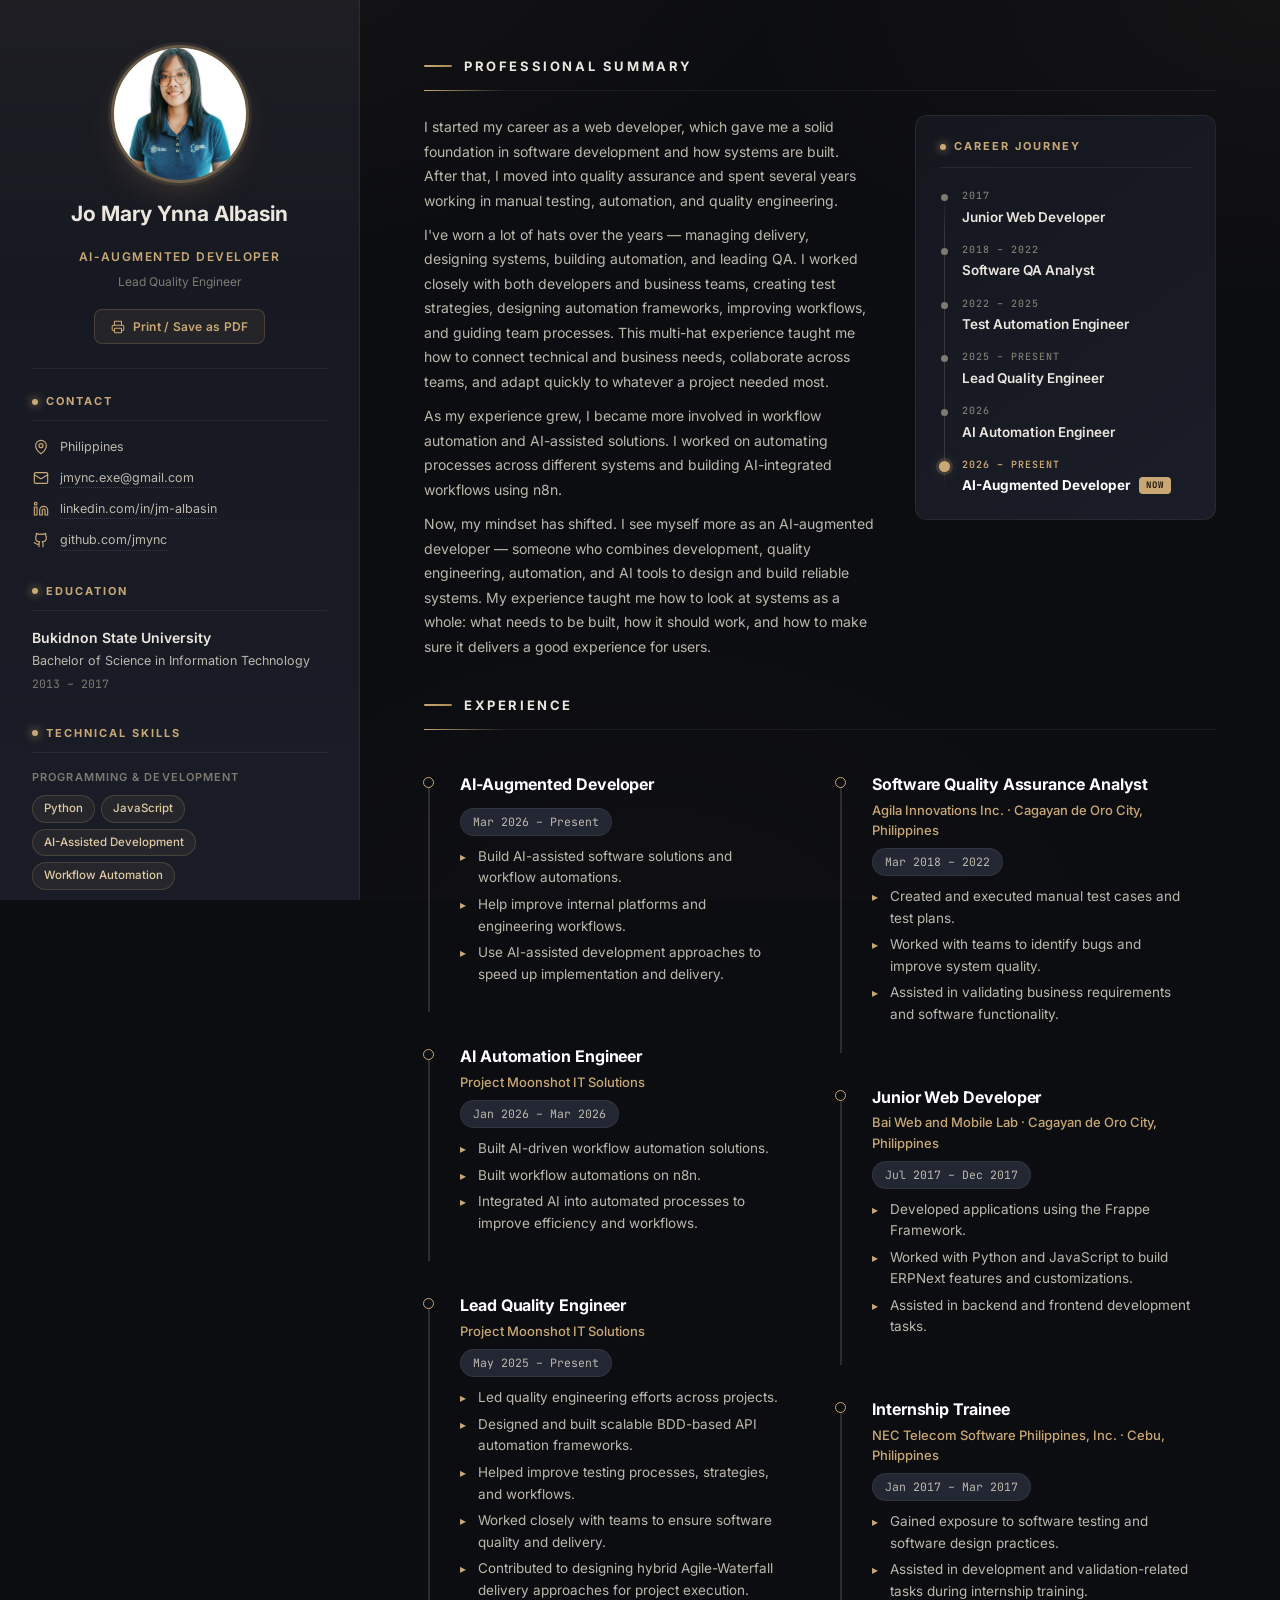
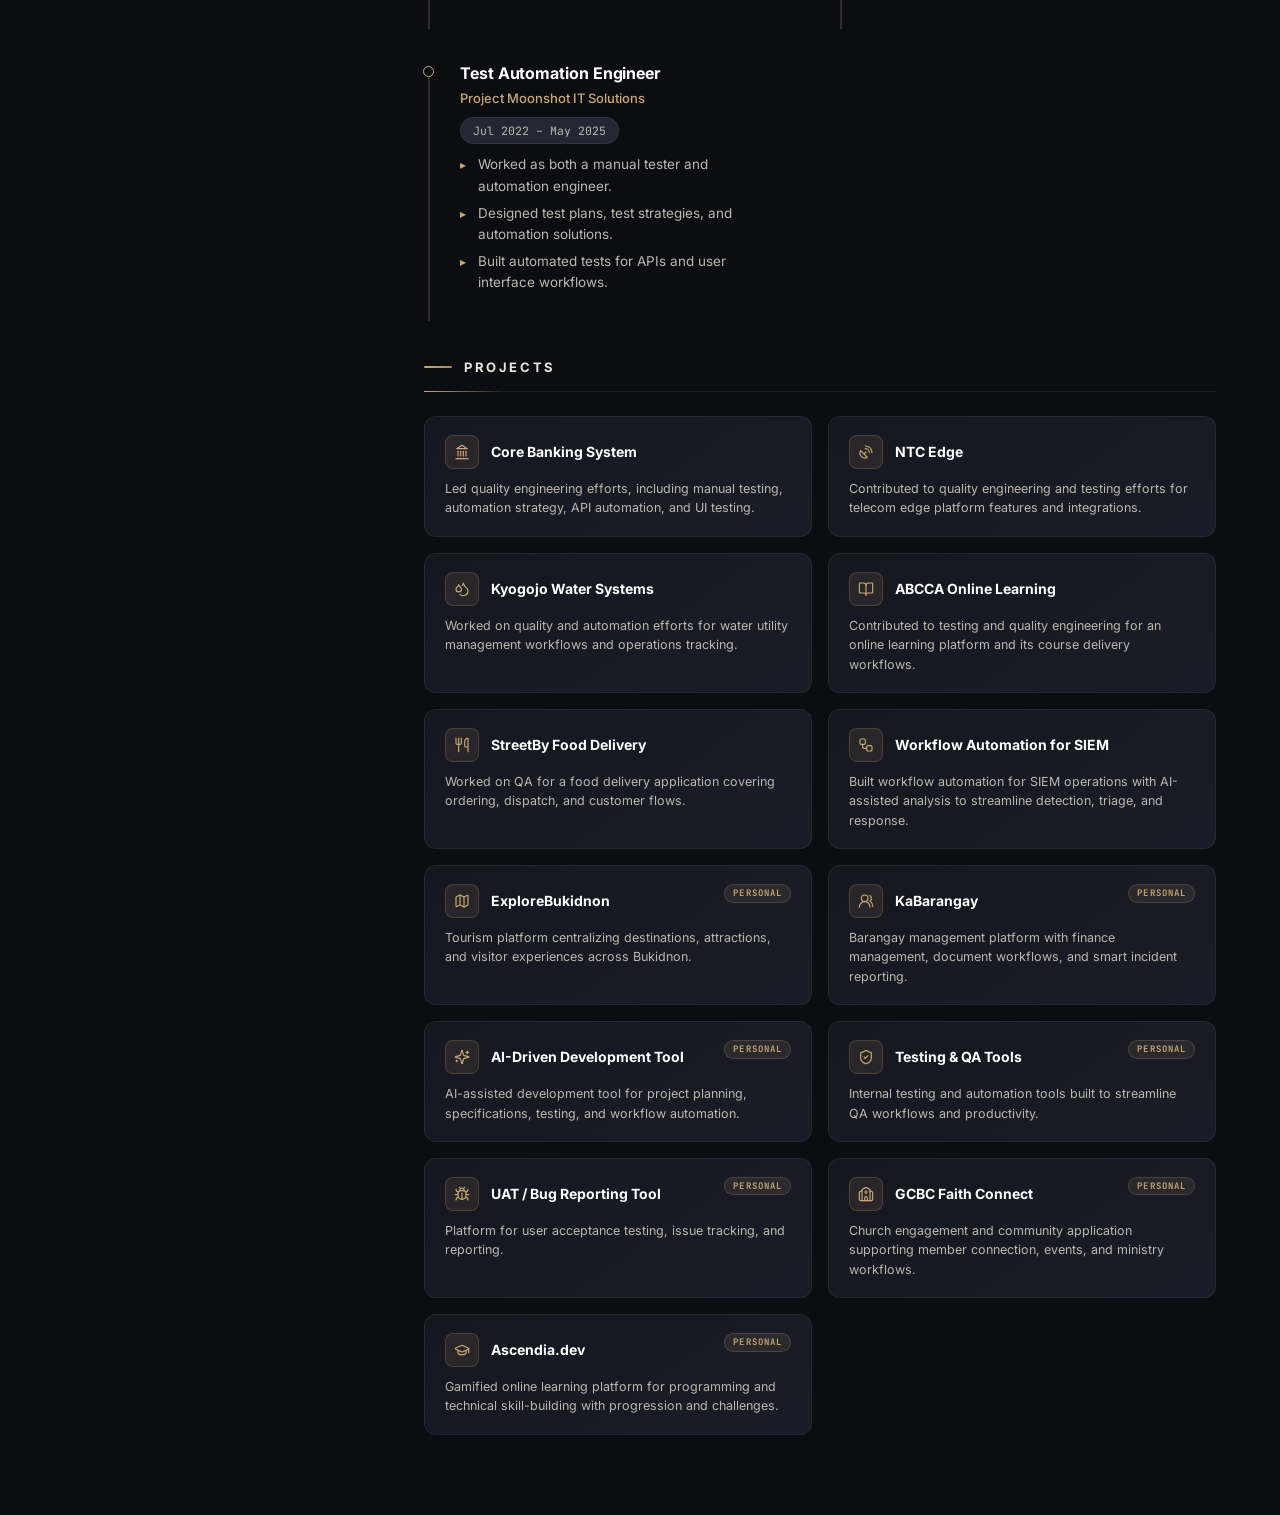
==== commit 34cb4d23: "Reframe summary closing with mindset-shift opener" ====
--- a/index.html
+++ b/index.html
@@ -131,7 +131,7 @@
               As my experience grew, I became more involved in workflow automation and AI-assisted solutions. I worked on automating processes across different systems and building AI-integrated workflows using n8n.
             </p>
             <p>
-              Now, I see myself as an AI-augmented developer — someone who combines development, quality engineering, automation, and AI tools to design and build reliable systems. My experience taught me how to look at systems as a whole: what needs to be built, how it should work, and how to make sure it delivers a good experience for users.            </p>
+              Now, my mindset has shifted. I see myself more as an AI-augmented developer — someone who combines development, quality engineering, automation, and AI tools to design and build reliable systems. My experience taught me how to look at systems as a whole: what needs to be built, how it should work, and how to make sure it delivers a good experience for users.            </p>
           </div>
 
           <aside class="summary-aside">
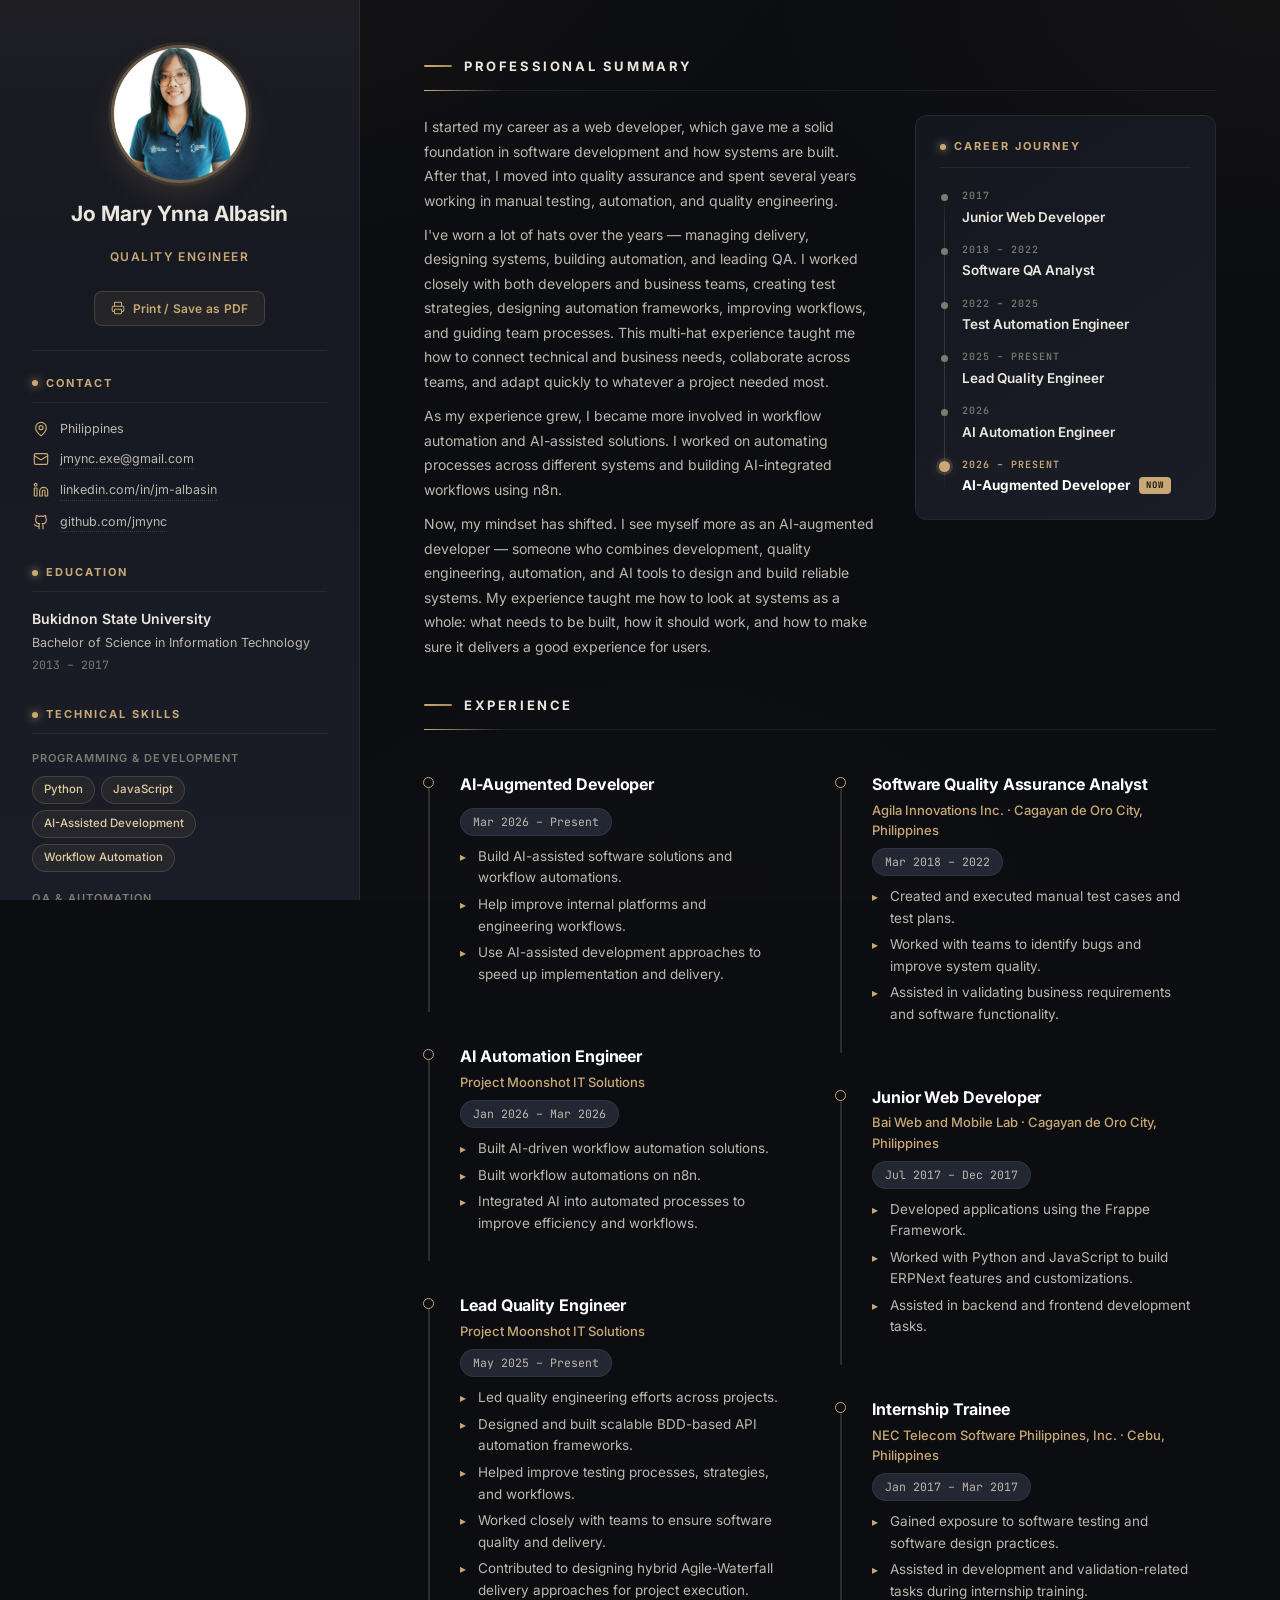
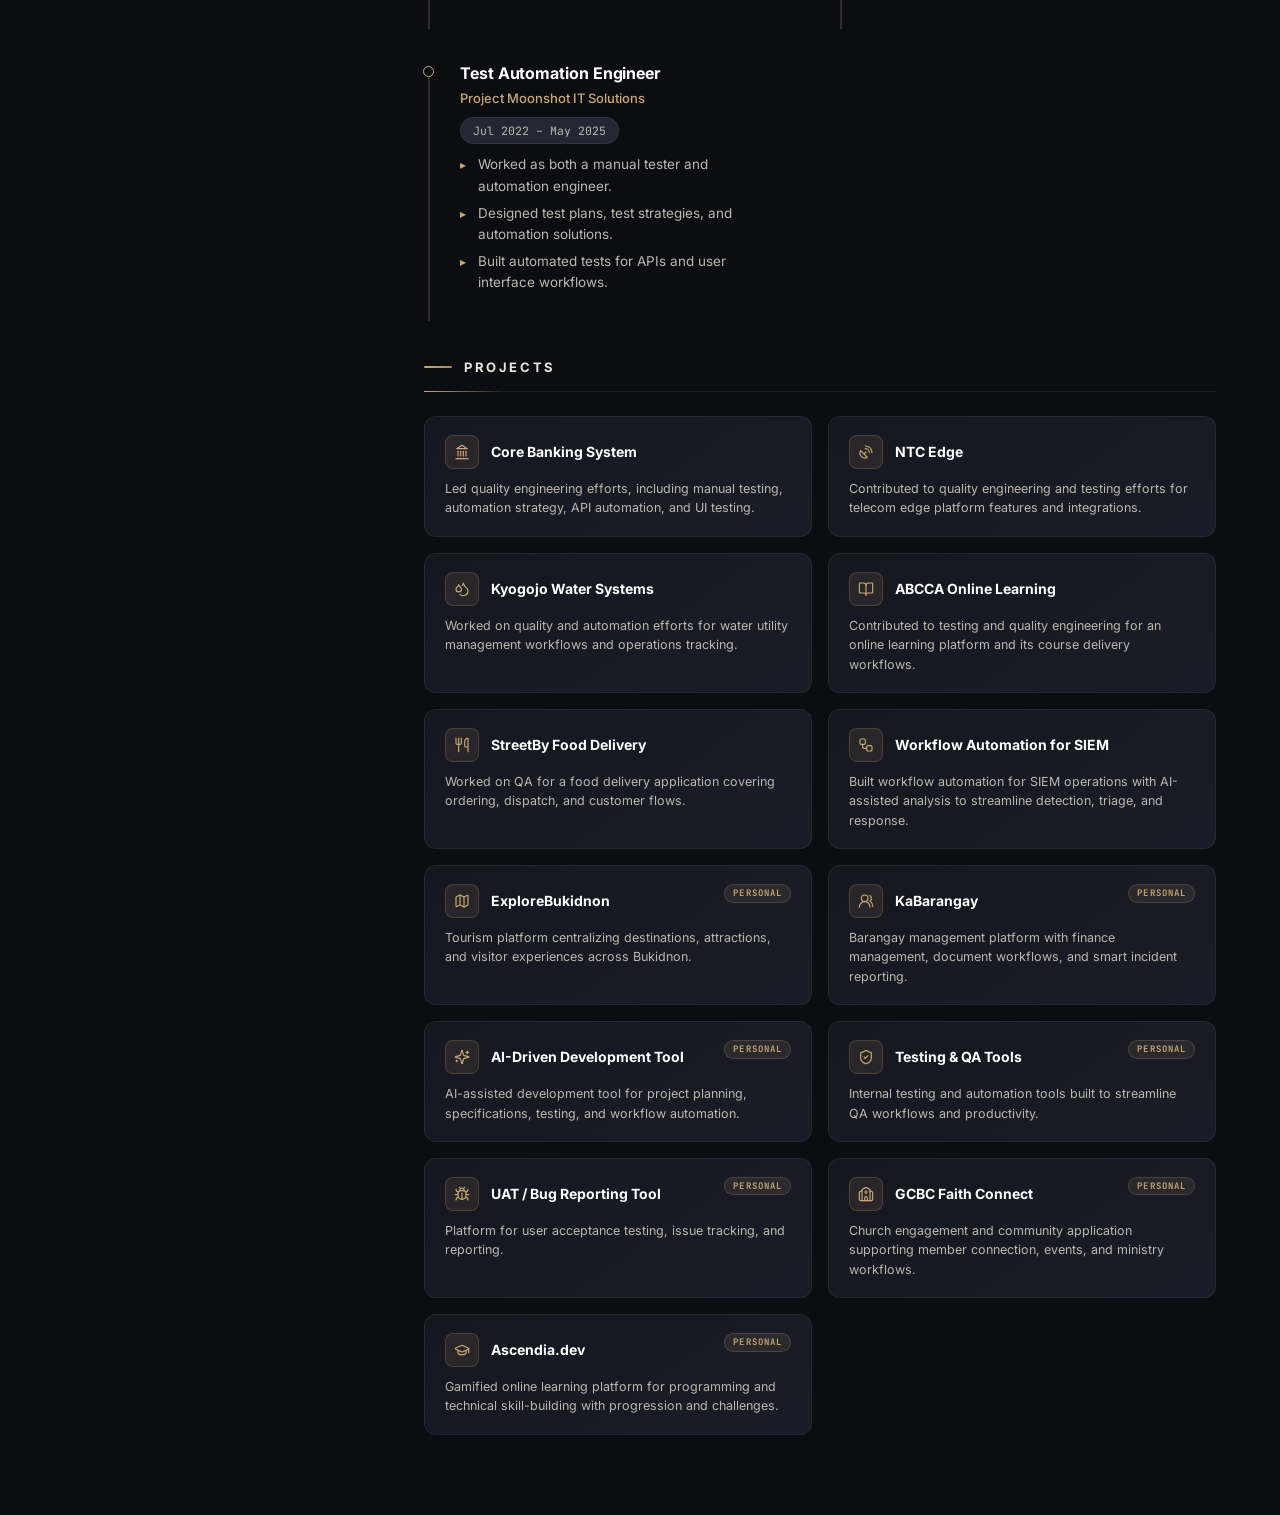
==== commit ce6a38fa: "Simplify header position to Quality Engineer" ====
--- a/index.html
+++ b/index.html
@@ -18,8 +18,7 @@
           <img src="IMG_9667.jpg" alt="Jo Mary Ynna Albasin" id="profile-photo" />
         </div>
         <h1 class="name">Jo Mary Ynna Albasin</h1>
-        <p class="title">AI-Augmented Developer</p>
-        <p class="subtitle">Lead Quality Engineer</p>
+        <p class="title">Quality Engineer</p>
         <button class="print-btn" id="print-btn" type="button" aria-label="Print resume or save as PDF">
           <svg xmlns="http://www.w3.org/2000/svg" viewBox="0 0 24 24" fill="none" stroke="currentColor" stroke-width="1.75" stroke-linecap="round" stroke-linejoin="round"><path d="M6 9V2h12v7"/><path d="M6 18H4a2 2 0 0 1-2-2v-5a2 2 0 0 1 2-2h16a2 2 0 0 1 2 2v5a2 2 0 0 1-2 2h-2"/><rect x="6" y="14" width="12" height="8" rx="1"/></svg>
           <span>Print / Save as PDF</span>
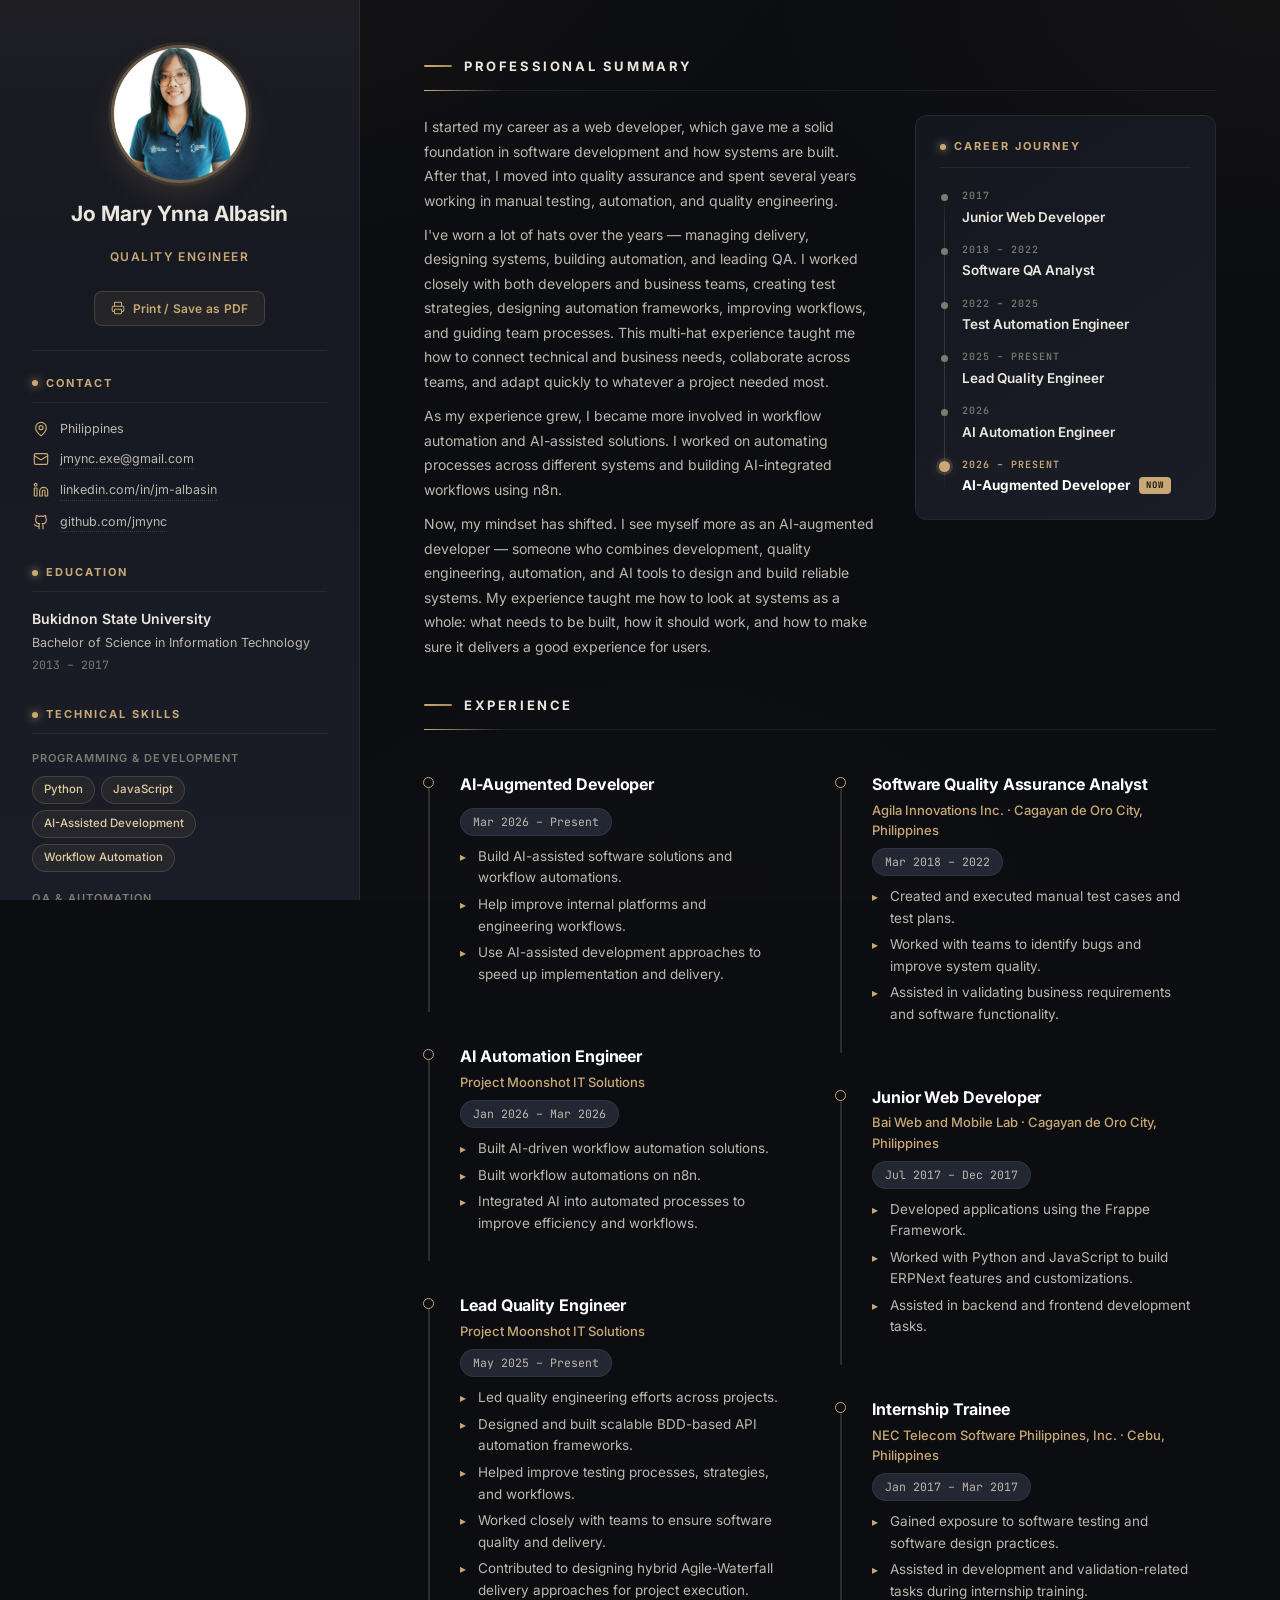
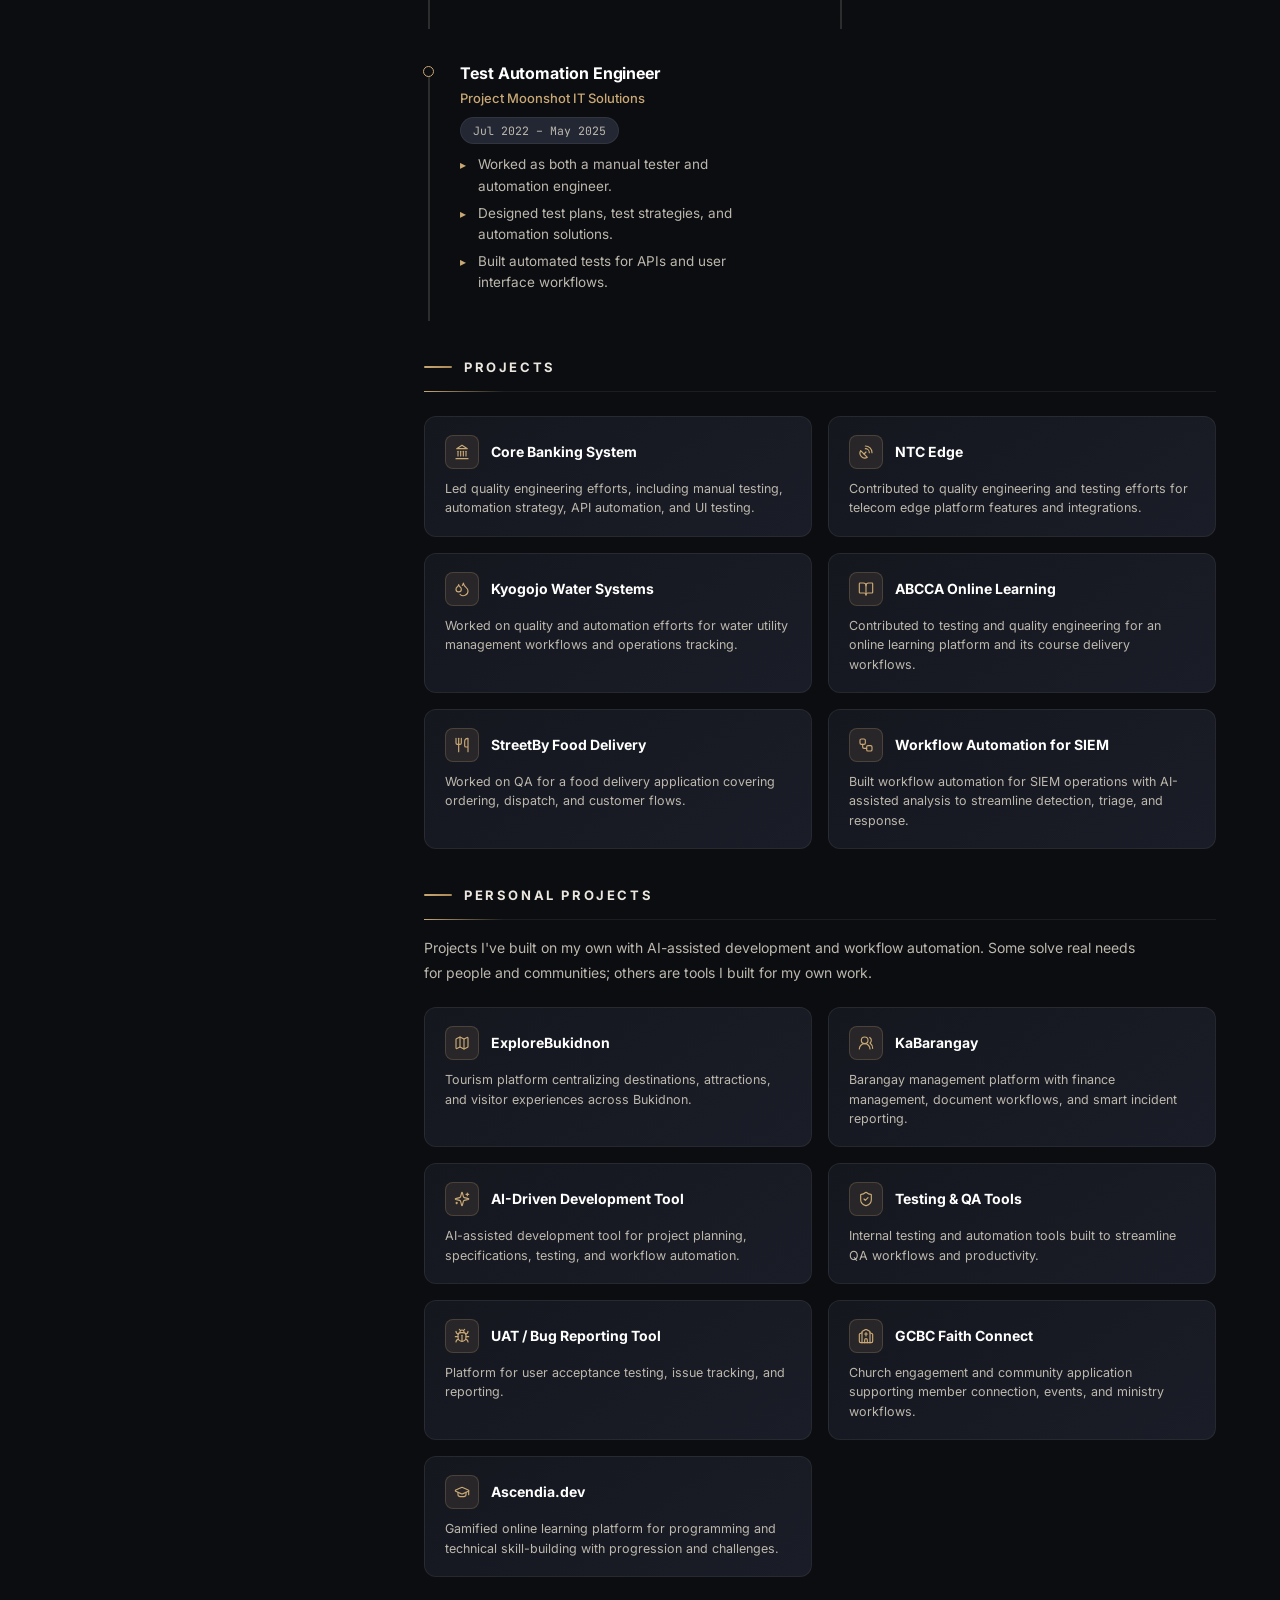
==== commit f4aed65c: "Split projects into Personal Projects section with description" ====
--- a/index.html
+++ b/index.html
@@ -342,6 +342,13 @@
             </div>
             <p>Built workflow automation for SIEM operations with AI-assisted analysis to streamline detection, triage, and response.</p>
           </div>
+        </div>
+      </section>
+
+      <section class="block">
+        <h2 class="section-heading">Personal Projects</h2>
+        <p class="section-intro">Projects I've built on my own with AI-assisted development and workflow automation. Some solve real needs for people and communities; others are tools I built for my own work.</p>
+        <div class="project-grid">
 
           <div class="project">
             <div class="project-header">
@@ -349,7 +356,6 @@
                 <svg xmlns="http://www.w3.org/2000/svg" viewBox="0 0 24 24" fill="none" stroke="currentColor" stroke-width="1.75" stroke-linecap="round" stroke-linejoin="round"><path d="M14.106 5.553a2 2 0 0 0 1.788 0l3.659-1.83A1 1 0 0 1 21 4.619v12.764a1 1 0 0 1-.553.894l-4.553 2.277a2 2 0 0 1-1.788 0l-4.212-2.106a2 2 0 0 0-1.788 0l-3.659 1.83A1 1 0 0 1 3 19.381V6.618a1 1 0 0 1 .553-.894l4.553-2.277a2 2 0 0 1 1.788 0z"/><path d="M15 5.764v15"/><path d="M9 3.236v15"/></svg>
               </span>
               <h3 class="project-title">ExploreBukidnon</h3>
-              <span class="project-tag">Personal</span>
             </div>
             <p>Tourism platform centralizing destinations, attractions, and visitor experiences across Bukidnon.</p>
           </div>
@@ -360,7 +366,6 @@
                 <svg xmlns="http://www.w3.org/2000/svg" viewBox="0 0 24 24" fill="none" stroke="currentColor" stroke-width="1.75" stroke-linecap="round" stroke-linejoin="round"><path d="M18 21a8 8 0 0 0-16 0"/><circle cx="10" cy="8" r="5"/><path d="M22 20c0-3.37-2-6.5-4-8a5 5 0 0 0-.45-8.3"/></svg>
               </span>
               <h3 class="project-title">KaBarangay</h3>
-              <span class="project-tag">Personal</span>
             </div>
             <p>Barangay management platform with finance management, document workflows, and smart incident reporting.</p>
           </div>
@@ -371,7 +376,6 @@
                 <svg xmlns="http://www.w3.org/2000/svg" viewBox="0 0 24 24" fill="none" stroke="currentColor" stroke-width="1.75" stroke-linecap="round" stroke-linejoin="round"><path d="M9.937 15.5A2 2 0 0 0 8.5 14.063l-6.135-1.582a.5.5 0 0 1 0-.962L8.5 9.936A2 2 0 0 0 9.937 8.5l1.582-6.135a.5.5 0 0 1 .963 0L14.063 8.5A2 2 0 0 0 15.5 9.937l6.135 1.581a.5.5 0 0 1 0 .964L15.5 14.063a2 2 0 0 0-1.437 1.437l-1.582 6.135a.5.5 0 0 1-.963 0z"/><path d="M20 3v4"/><path d="M22 5h-4"/><path d="M4 17v2"/><path d="M5 18H3"/></svg>
               </span>
               <h3 class="project-title">AI-Driven Development Tool</h3>
-              <span class="project-tag">Personal</span>
             </div>
             <p>AI-assisted development tool for project planning, specifications, testing, and workflow automation.</p>
           </div>
@@ -382,7 +386,6 @@
                 <svg xmlns="http://www.w3.org/2000/svg" viewBox="0 0 24 24" fill="none" stroke="currentColor" stroke-width="1.75" stroke-linecap="round" stroke-linejoin="round"><path d="M20 13c0 5-3.5 7.5-7.66 8.95a1 1 0 0 1-.67-.01C7.5 20.5 4 18 4 13V6a1 1 0 0 1 1-1c2 0 4.5-1.2 6.24-2.72a1.17 1.17 0 0 1 1.52 0C14.51 3.81 17 5 19 5a1 1 0 0 1 1 1z"/><path d="m9 12 2 2 4-4"/></svg>
               </span>
               <h3 class="project-title">Testing &amp; QA Tools</h3>
-              <span class="project-tag">Personal</span>
             </div>
             <p>Internal testing and automation tools built to streamline QA workflows and productivity.</p>
           </div>
@@ -393,7 +396,6 @@
                 <svg xmlns="http://www.w3.org/2000/svg" viewBox="0 0 24 24" fill="none" stroke="currentColor" stroke-width="1.75" stroke-linecap="round" stroke-linejoin="round"><path d="m8 2 1.88 1.88"/><path d="M14.12 3.88 16 2"/><path d="M9 7.13v-1a3.003 3.003 0 1 1 6 0v1"/><path d="M12 20c-3.3 0-6-2.7-6-6v-3a4 4 0 0 1 4-4h4a4 4 0 0 1 4 4v3c0 3.3-2.7 6-6 6"/><path d="M12 20v-9"/><path d="M6.53 9C4.6 8.8 3 7.1 3 5"/><path d="M6 13H2"/><path d="M3 21c0-2.1 1.7-3.9 3.8-4"/><path d="M20.97 5c0 2.1-1.6 3.8-3.5 4"/><path d="M22 13h-4"/><path d="M17.2 17c2.1.1 3.8 1.9 3.8 4"/></svg>
               </span>
               <h3 class="project-title">UAT / Bug Reporting Tool</h3>
-              <span class="project-tag">Personal</span>
             </div>
             <p>Platform for user acceptance testing, issue tracking, and reporting.</p>
           </div>
@@ -404,7 +406,6 @@
                 <svg xmlns="http://www.w3.org/2000/svg" viewBox="0 0 24 24" fill="none" stroke="currentColor" stroke-width="1.75" stroke-linecap="round" stroke-linejoin="round"><path d="M10 9h4"/><path d="M12 7v5"/><path d="M14 22v-4a2 2 0 0 0-4 0v4"/><path d="M18 22V5.618a1 1 0 0 0-.553-.894l-4.553-2.277a2 2 0 0 0-1.788 0L6.553 4.724A1 1 0 0 0 6 5.618V22"/><path d="m18 7 3.447 1.724a1 1 0 0 1 .553.894V20a2 2 0 0 1-2 2H4a2 2 0 0 1-2-2V9.618a1 1 0 0 1 .553-.894L6 7"/></svg>
               </span>
               <h3 class="project-title">GCBC Faith Connect</h3>
-              <span class="project-tag">Personal</span>
             </div>
             <p>Church engagement and community application supporting member connection, events, and ministry workflows.</p>
           </div>
@@ -415,7 +416,6 @@
                 <svg xmlns="http://www.w3.org/2000/svg" viewBox="0 0 24 24" fill="none" stroke="currentColor" stroke-width="1.75" stroke-linecap="round" stroke-linejoin="round"><path d="M21.42 10.922a1 1 0 0 0-.019-1.838L12.83 5.18a2 2 0 0 0-1.66 0L2.6 9.08a1 1 0 0 0 0 1.832l8.57 3.908a2 2 0 0 0 1.66 0z"/><path d="M22 10v6"/><path d="M6 12.5V16a6 3 0 0 0 12 0v-3.5"/></svg>
               </span>
               <h3 class="project-title">Ascendia.dev</h3>
-              <span class="project-tag">Personal</span>
             </div>
             <p>Gamified online learning platform for programming and technical skill-building with progression and challenges.</p>
           </div>
--- a/styles.css
+++ b/styles.css
@@ -611,6 +611,14 @@
 }
 
 /* ---------- Projects ---------- */
+.section-intro {
+  margin: -8px 0 22px;
+  max-width: 720px;
+  color: var(--ink-mute);
+  font-size: 13.5px;
+  line-height: 1.55;
+}
+
 .project-grid {
   display: grid;
   grid-template-columns: repeat(auto-fill, minmax(260px, 1fr));
@@ -829,6 +837,10 @@
   * {
     -webkit-print-color-adjust: exact !important;
     print-color-adjust: exact !important;
+    -webkit-font-smoothing: antialiased;
+    -moz-osx-font-smoothing: grayscale;
+    text-rendering: geometricPrecision;
+    font-feature-settings: "kern" 1, "liga" 1, "calt" 1;
   }
 
   html,
@@ -871,7 +883,8 @@
       "summary    summary"
       "skills     education"
       "experience experience"
-      "projects   projects";
+      "projects   projects"
+      "personal   personal";
     gap: 8px 16px;
     background: white !important;
     width: 100%;
@@ -888,6 +901,7 @@
   .content > .block:nth-of-type(1) { grid-area: summary; }
   .content > .block:nth-of-type(2) { grid-area: experience; }
   .content > .block:nth-of-type(3) { grid-area: projects; }
+  .content > .block:nth-of-type(4) { grid-area: personal; }
 
   /* Header: photo on left, identity vertically centered next to it */
   .profile {
@@ -936,6 +950,7 @@
   .name {
     display: block;
     font-size: 18pt;
+    font-weight: 700;
     line-height: 1.15;
     margin: 0 0 5px;
     color: #111827 !important;
@@ -1012,13 +1027,13 @@
 
   .side-heading {
     font-size: 8.5pt;
-    letter-spacing: 0.18em;
+    letter-spacing: 0.12em;
     color: #111827 !important;
-    border-bottom: 1.5px solid #c9a875;
+    border-bottom: 1px solid #c9a875;
     padding: 0 0 4px;
     margin: 0 0 8px;
     text-transform: uppercase;
-    font-weight: 700;
+    font-weight: 600;
   }
 
   .side-heading::before { display: none !important; }
@@ -1081,11 +1096,11 @@
     font-size: 10pt;
     margin: 0 0 7px;
     padding: 0 0 4px;
-    border-bottom: 1.5px solid #c9a875;
+    border-bottom: 1px solid #c9a875;
     color: #111827 !important;
-    letter-spacing: 0.16em;
+    letter-spacing: 0.1em;
     text-transform: uppercase;
-    font-weight: 700;
+    font-weight: 600;
     page-break-after: avoid;
     display: block;
   }
@@ -1144,7 +1159,7 @@
   .job-role {
     font-size: 9.5pt;
     color: #111827 !important;
-    font-weight: 700;
+    font-weight: 600;
     margin: 0 0 1px;
   }
 
@@ -1181,6 +1196,15 @@
   }
 
   /* Projects: 3-col grid */
+  .section-intro {
+    font-size: 8.5pt;
+    color: #4b5563 !important;
+    line-height: 1.4;
+    margin: -2px 0 6px;
+    max-width: none;
+    page-break-after: avoid;
+  }
+
   .project-grid {
     grid-template-columns: repeat(3, 1fr) !important;
     gap: 6px;
@@ -1215,7 +1239,7 @@
   .project-title {
     font-size: 8.2pt;
     color: #111827 !important;
-    font-weight: 700;
+    font-weight: 600;
     margin: 0;
   }
 
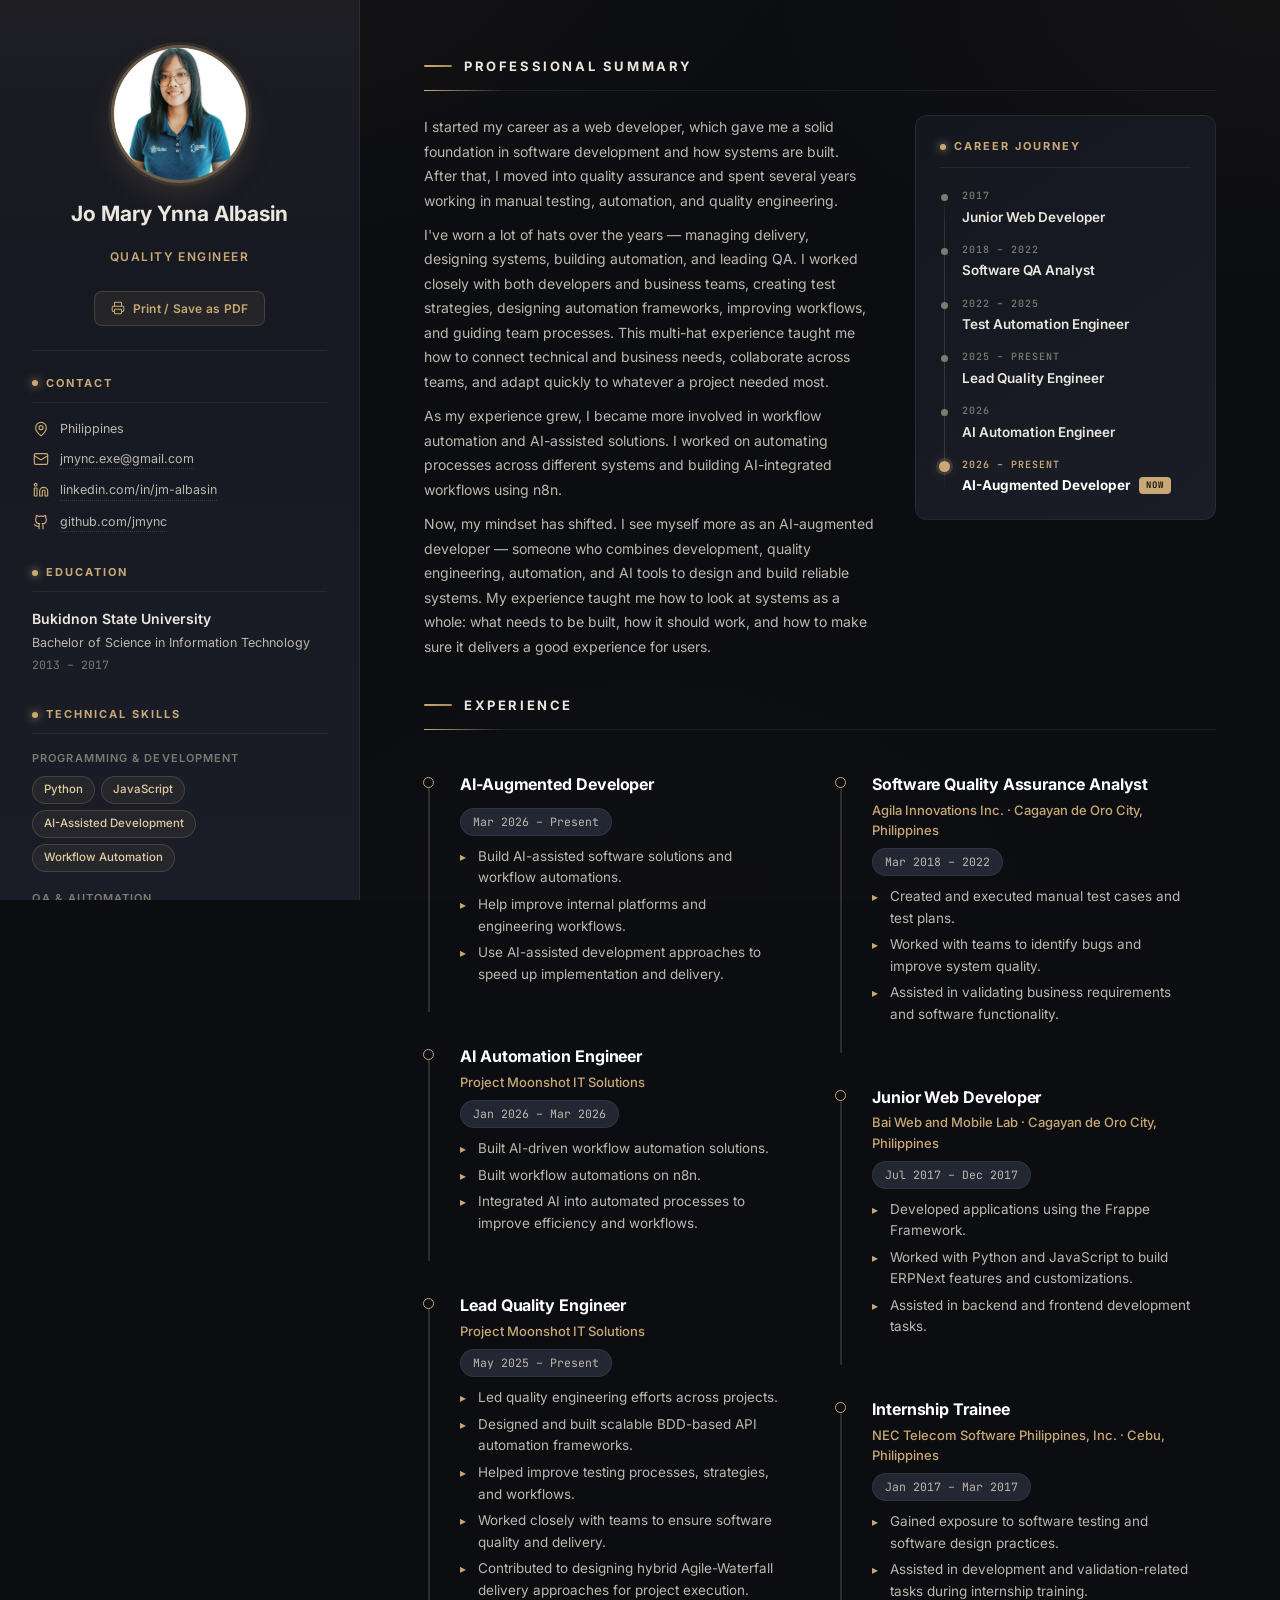
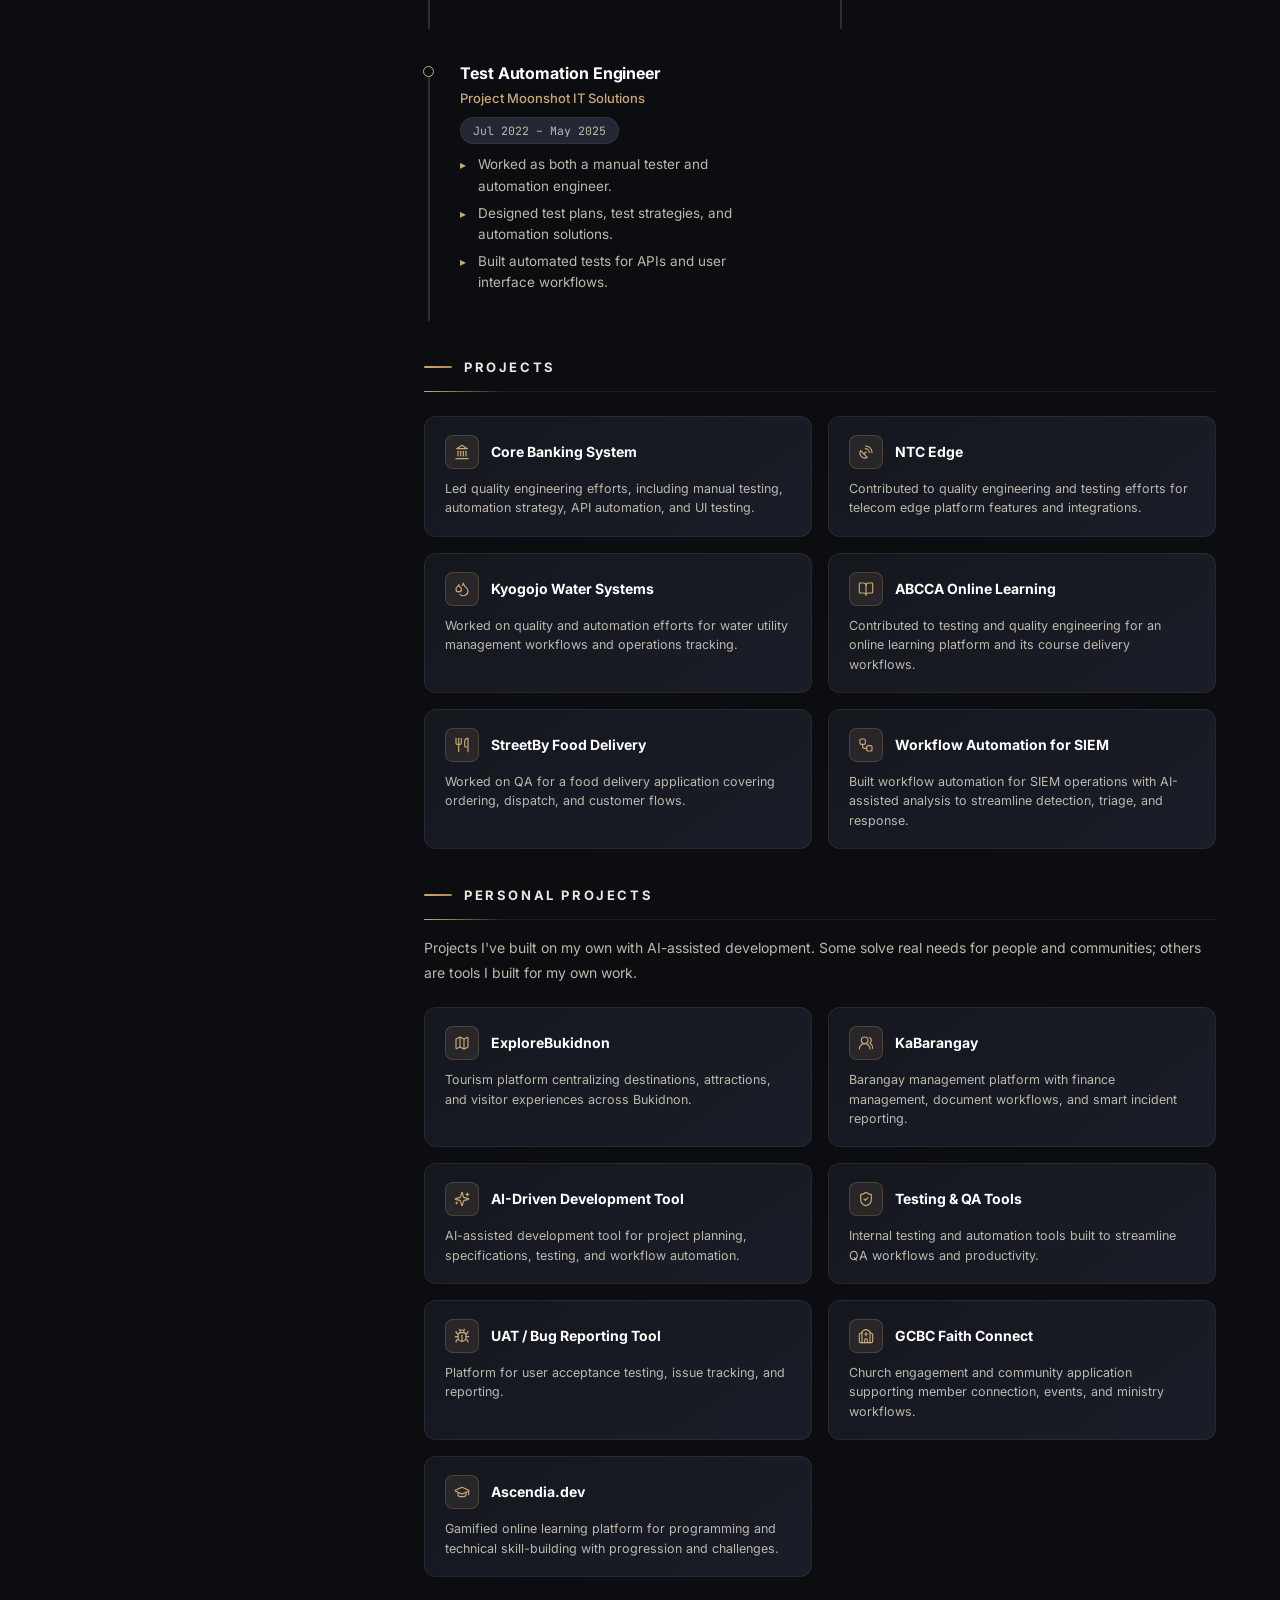
==== commit 12311d9d: "Tighten Personal Projects intro and remove max-width so it fits one line" ====
--- a/index.html
+++ b/index.html
@@ -347,7 +347,7 @@
 
       <section class="block">
         <h2 class="section-heading">Personal Projects</h2>
-        <p class="section-intro">Projects I've built on my own with AI-assisted development and workflow automation. Some solve real needs for people and communities; others are tools I built for my own work.</p>
+        <p class="section-intro">Projects I've built on my own with AI-assisted development. Some solve real needs for people and communities; others are tools I built for my own work.</p>
         <div class="project-grid">
 
           <div class="project">
--- a/styles.css
+++ b/styles.css
@@ -613,7 +613,6 @@
 /* ---------- Projects ---------- */
 .section-intro {
   margin: -8px 0 22px;
-  max-width: 720px;
   color: var(--ink-mute);
   font-size: 13.5px;
   line-height: 1.55;
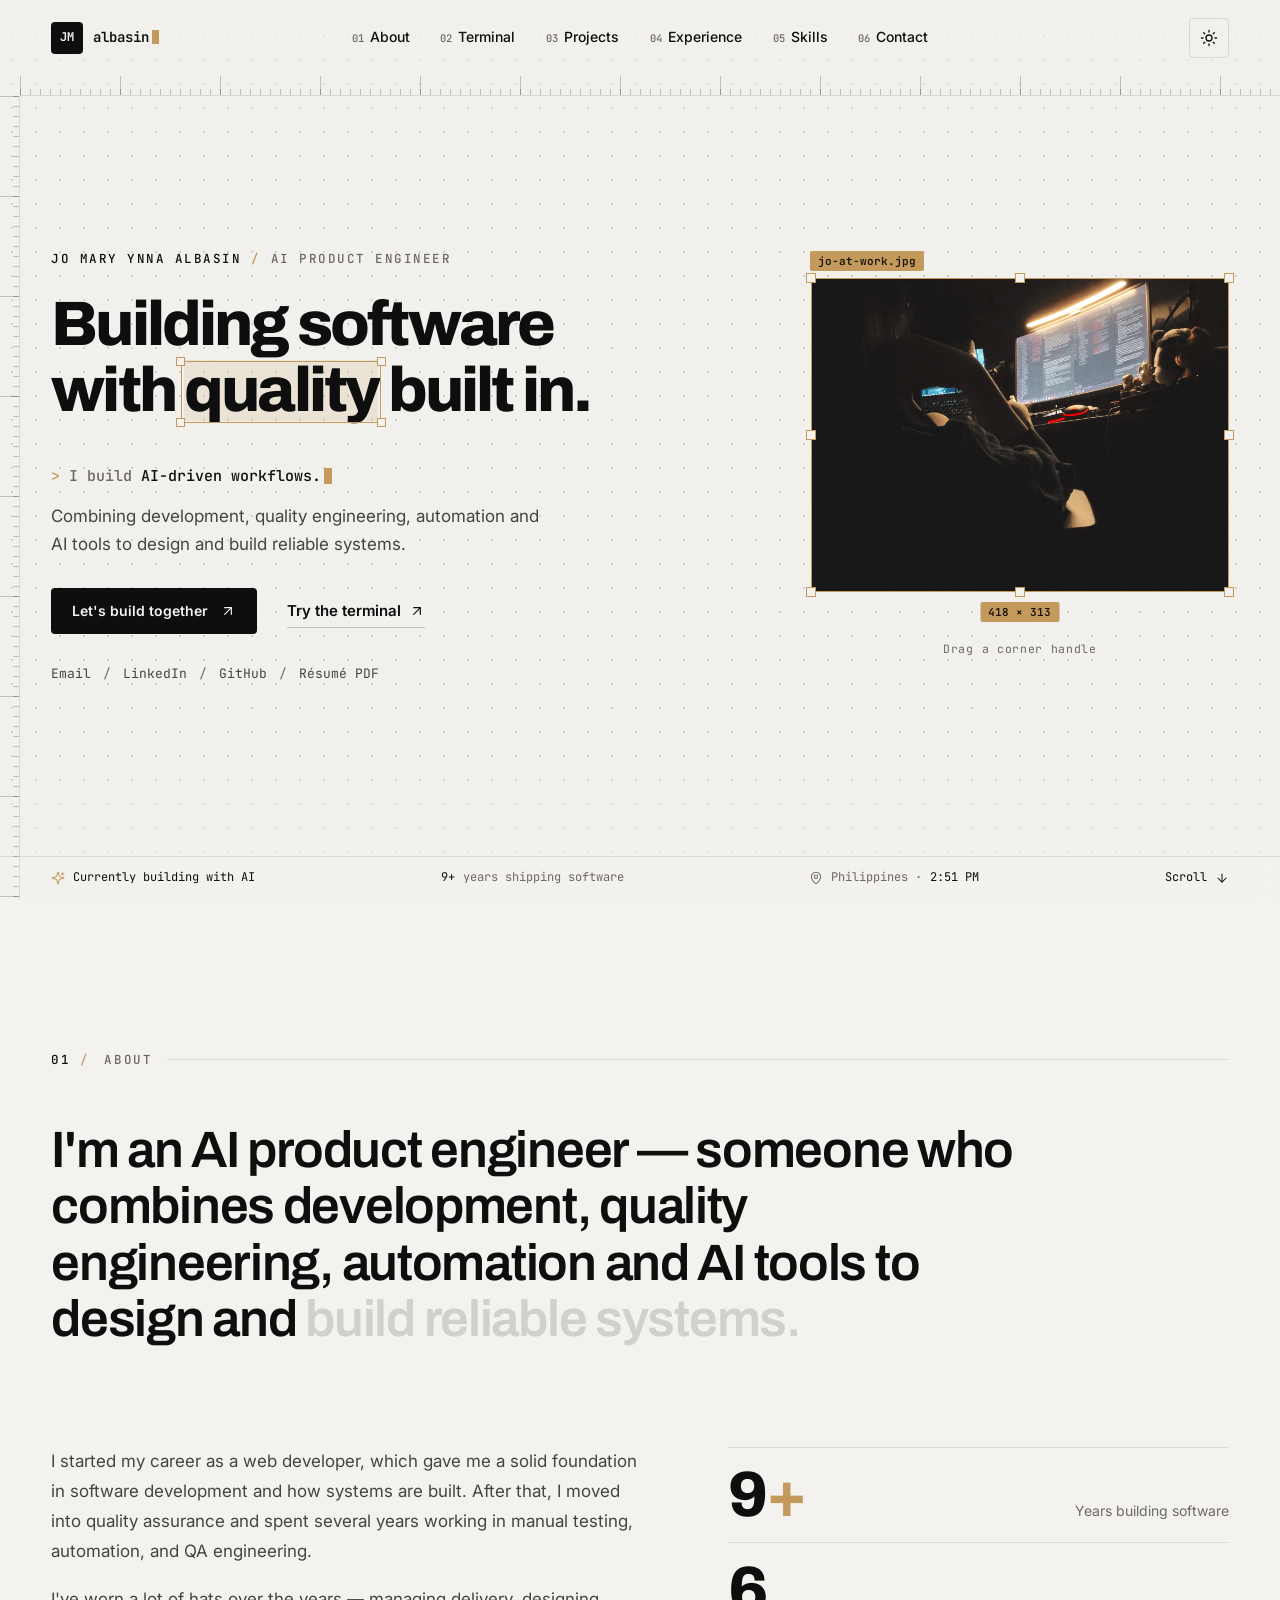
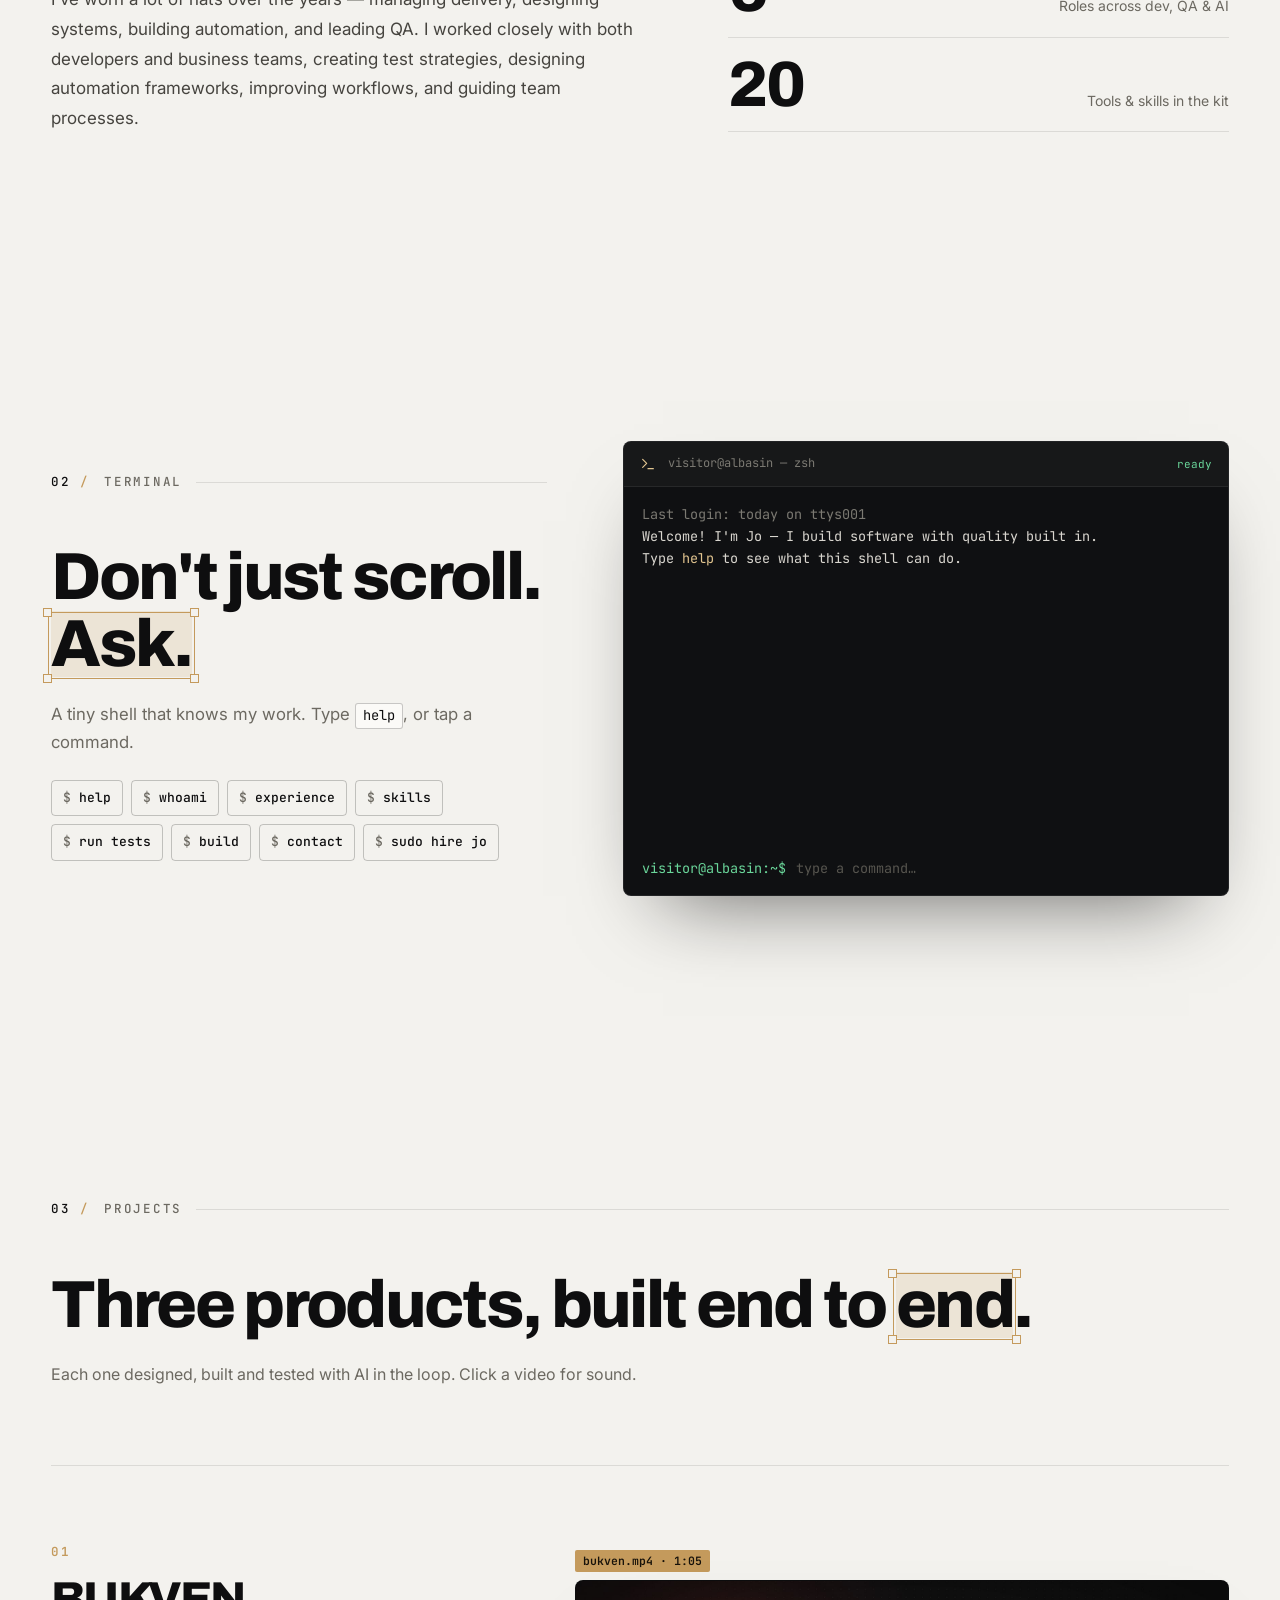
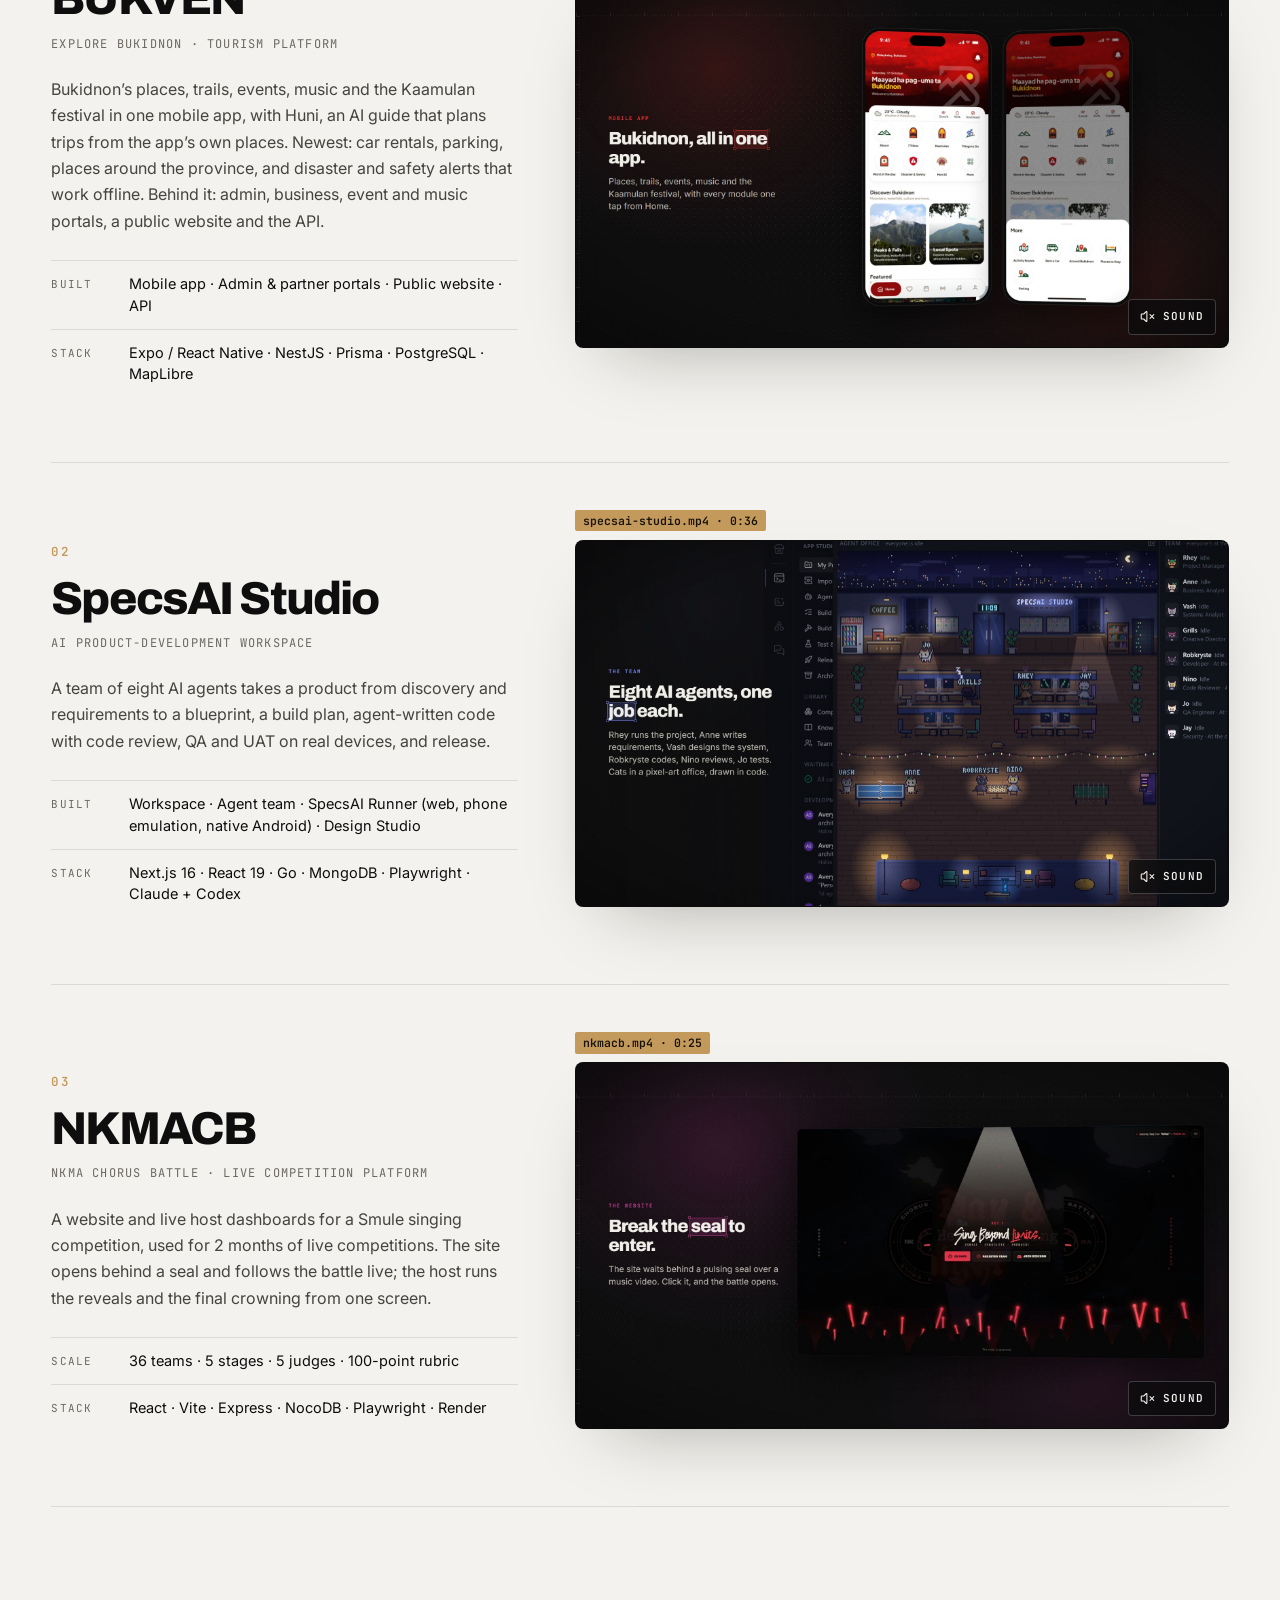
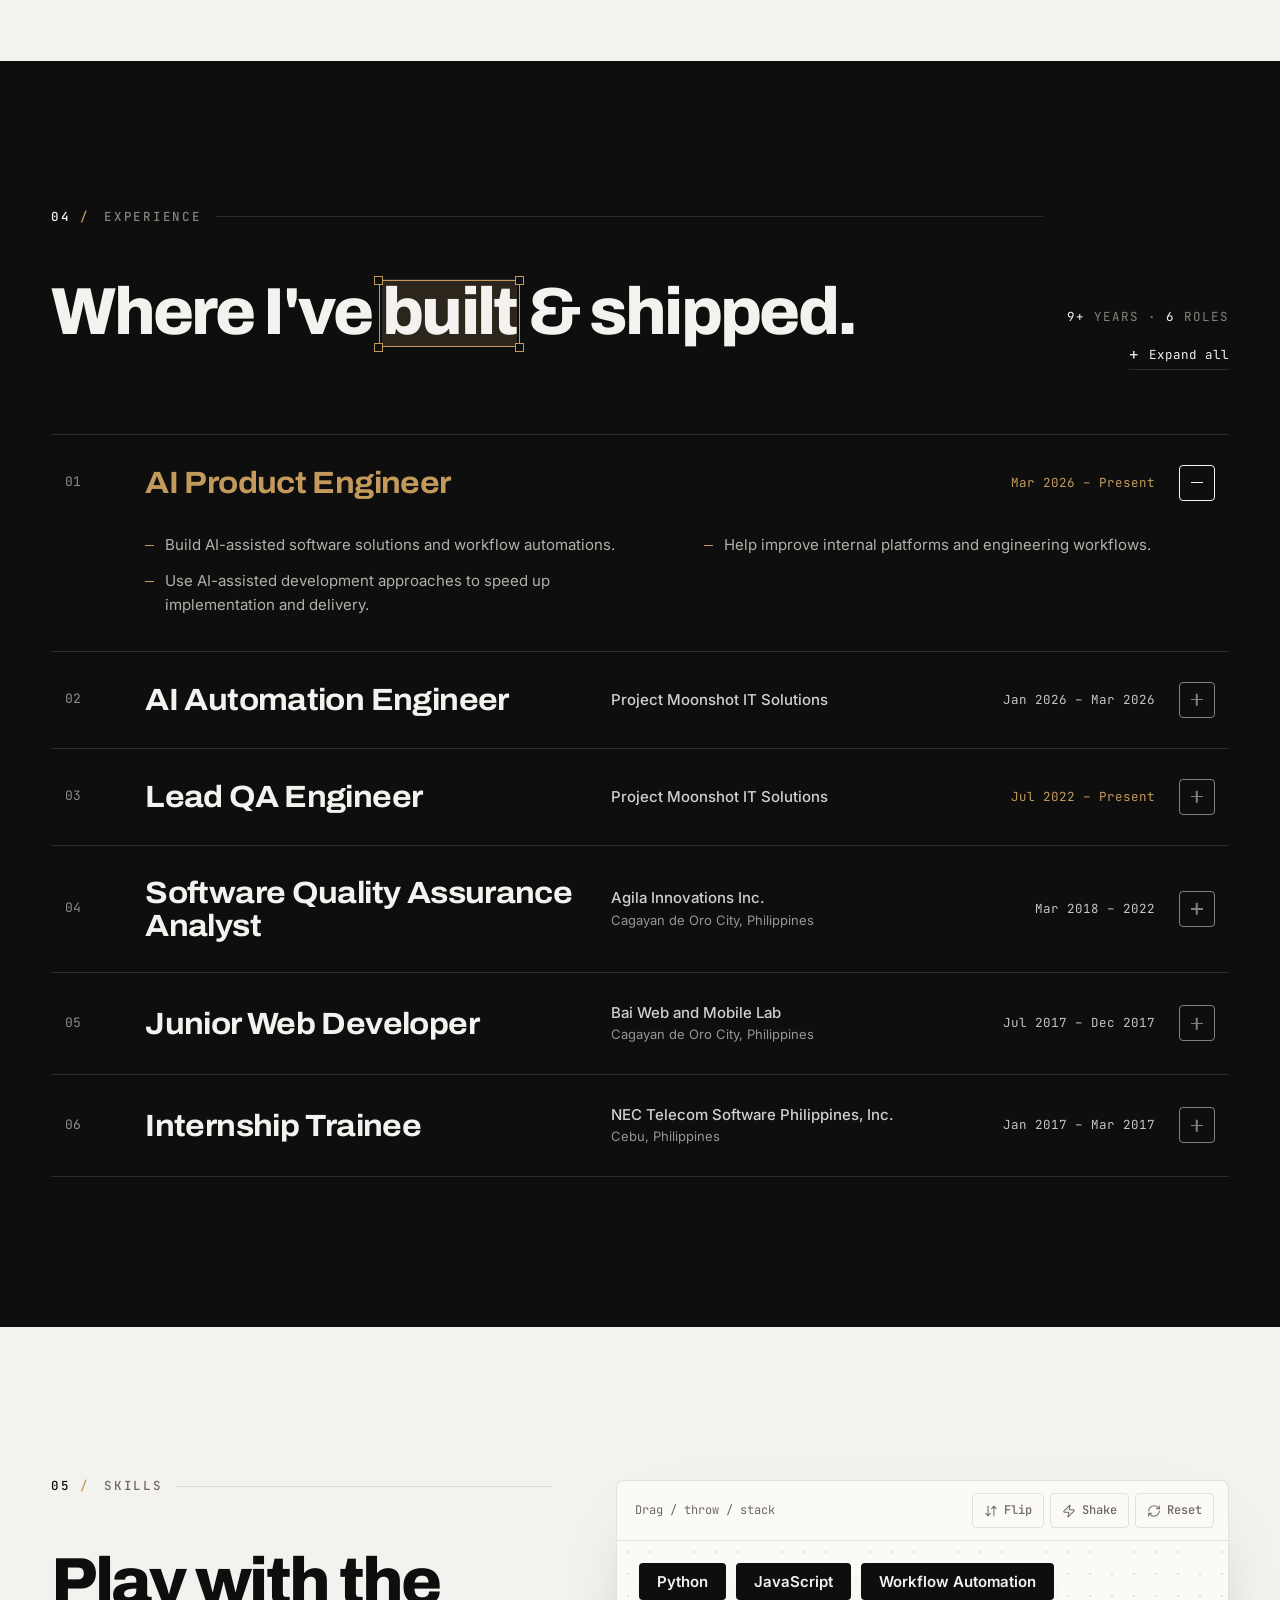
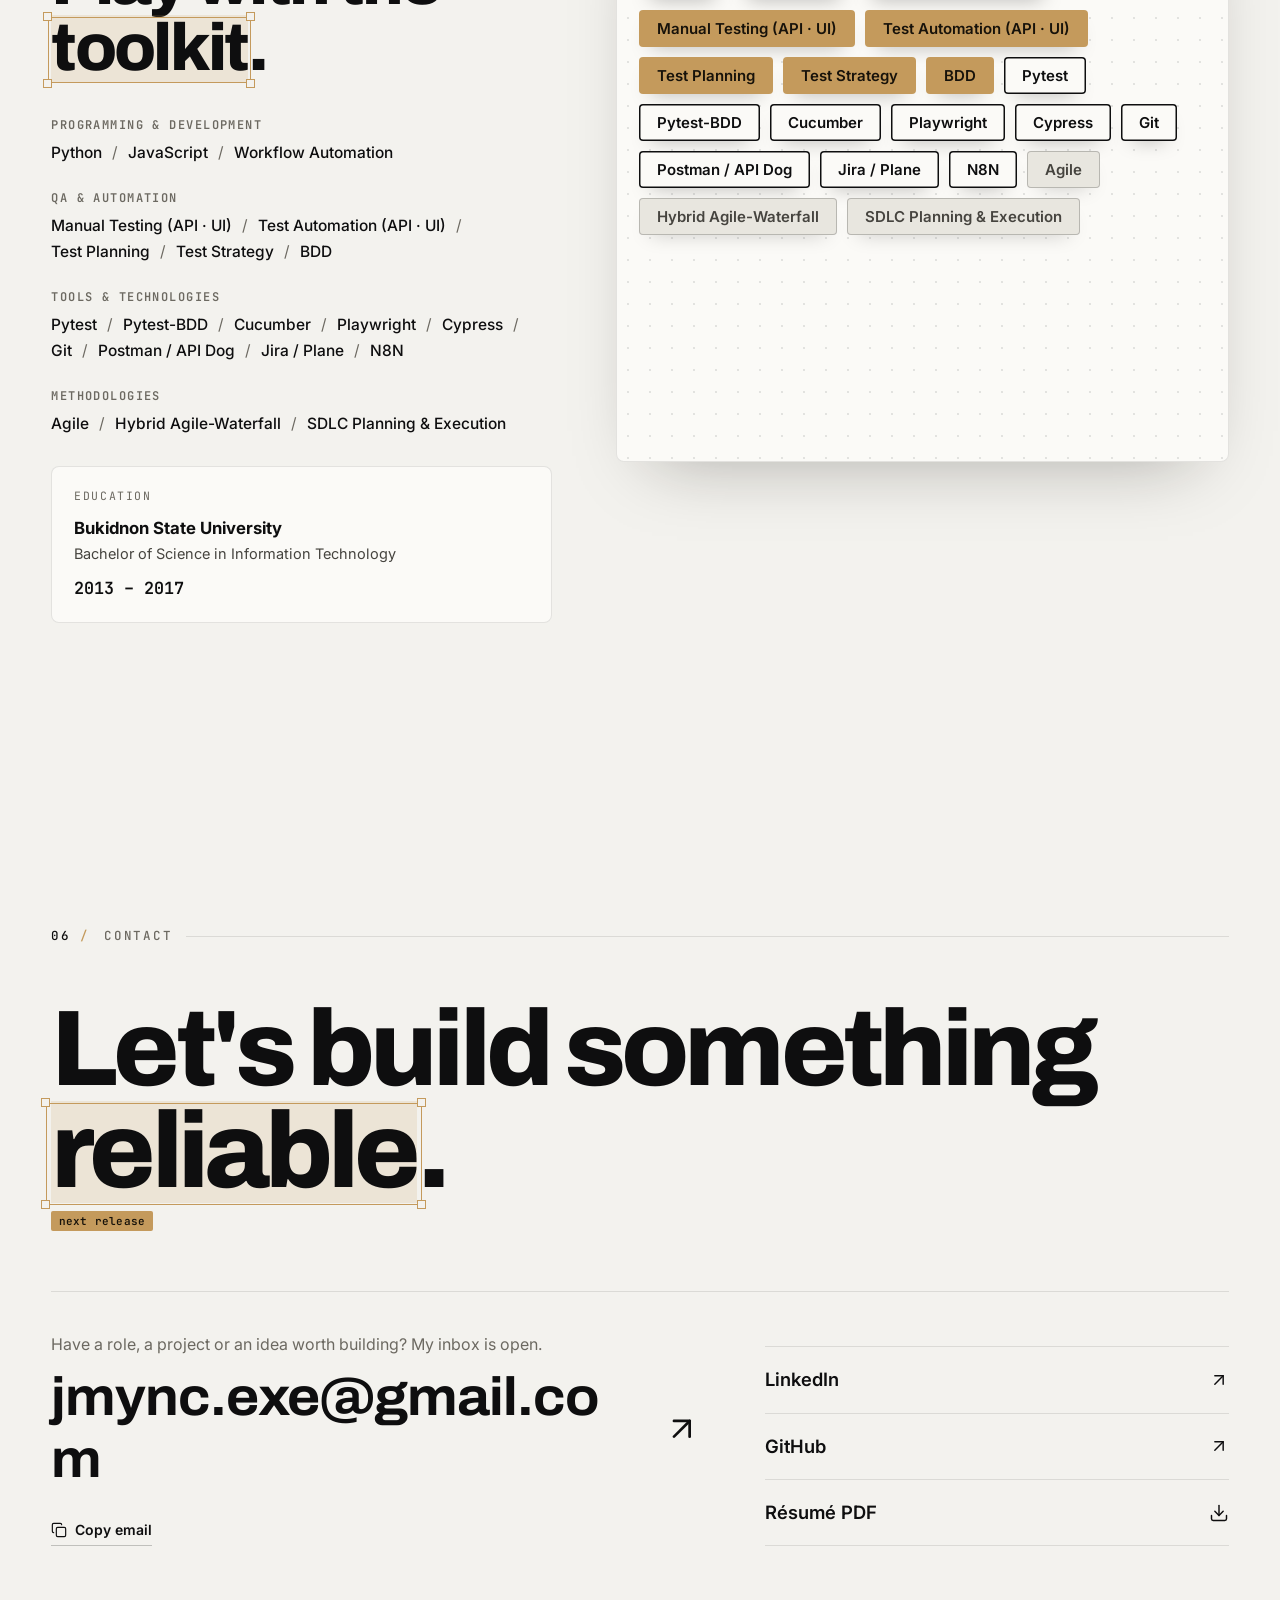
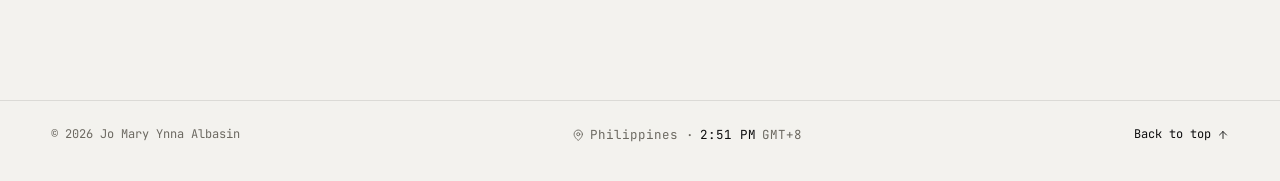
==== commit 33240e29: "Redesign the portfolio and add a Projects section with a video per project - New interactive site: d" ====
--- a/index.html
+++ b/index.html
@@ -4,484 +4,627 @@
   <meta charset="UTF-8" />
   <meta name="viewport" content="width=device-width, initial-scale=1.0" />
   <title>Jo Mary Ynna Albasin — Resume</title>
+  <meta name="description" content="Jo Mary Ynna Albasin — AI product engineer from the Philippines, building software with quality at its core." />
+  <meta name="theme-color" content="#f3f2ee" />
+  <meta name="color-scheme" content="light dark" />
+  <meta property="og:type" content="website" />
+  <meta property="og:title" content="Jo Mary Ynna Albasin — AI Product Engineer" />
+  <meta property="og:description" content="Building software with quality at its core — development, automation and AI." />
+  <meta property="og:image" content="IMG_9667.jpg" />
+  <link rel="icon" href="data:image/svg+xml,%3Csvg xmlns='http://www.w3.org/2000/svg' viewBox='0 0 64 64'%3E%3Crect width='64' height='64' rx='16' fill='%230e0e0f'/%3E%3Ctext x='50%25' y='55%25' text-anchor='middle' dominant-baseline='middle' font-family='Arial,sans-serif' font-weight='900' font-size='26' fill='%23f3f2ee'%3EJM%3C/text%3E%3C/svg%3E" />
   <link rel="preconnect" href="https://fonts.googleapis.com" />
   <link rel="preconnect" href="https://fonts.gstatic.com" crossorigin />
-  <link href="https://fonts.googleapis.com/css2?family=Inter:wght@300;400;500;600;700;800&family=JetBrains+Mono:wght@400;500&display=swap" rel="stylesheet" />
+  <link href="https://fonts.googleapis.com/css2?family=Archivo:wdth,wght@62..125,100..900&family=Inter:wght@400;500;600;700&family=JetBrains+Mono:wght@400;500;600&display=swap" rel="stylesheet" />
   <link rel="stylesheet" href="styles.css" />
+  <script>
+    /* Apply the saved (or system) theme before first paint, and hide animated
+       elements until script.js takes over. If it never loads, show everything. */
+    (function () {
+      var d = document.documentElement, t = null;
+      try { t = localStorage.getItem('theme'); } catch (e) {}
+      if (t !== 'light' && t !== 'dark') {
+        t = window.matchMedia && window.matchMedia('(prefers-color-scheme: dark)').matches ? 'dark' : 'light';
+      }
+      d.setAttribute('data-theme', t);
+      d.classList.add('js');
+      setTimeout(function () {
+        if (!window.__siteReady) d.classList.remove('js');
+      }, 2500);
+    })();
+  </script>
+  <script src="script.js" defer></script>
 </head>
 <body>
-  <main class="page">
-    <!-- Sidebar -->
-    <aside class="sidebar">
-      <div class="profile">
-        <div class="avatar">
-          <img src="IMG_9667.jpg" alt="Jo Mary Ynna Albasin" id="profile-photo" />
-        </div>
-        <h1 class="name">Jo Mary Ynna Albasin</h1>
-        <p class="title">Quality Engineer</p>
-        <button class="print-btn" id="print-btn" type="button" aria-label="Print resume or save as PDF">
-          <svg xmlns="http://www.w3.org/2000/svg" viewBox="0 0 24 24" fill="none" stroke="currentColor" stroke-width="1.75" stroke-linecap="round" stroke-linejoin="round"><path d="M6 9V2h12v7"/><path d="M6 18H4a2 2 0 0 1-2-2v-5a2 2 0 0 1 2-2h16a2 2 0 0 1 2 2v5a2 2 0 0 1-2 2h-2"/><rect x="6" y="14" width="12" height="8" rx="1"/></svg>
-          <span>Print / Save as PDF</span>
+  <!-- Icon sprite -->
+  <svg class="sprite" aria-hidden="true" focusable="false">
+    <symbol id="i-arrow" viewBox="0 0 24 24"><path d="M7 17 17 7"/><path d="M7 7h10v10"/></symbol>
+    <symbol id="i-down" viewBox="0 0 24 24"><path d="M12 5v14"/><path d="m19 12-7 7-7-7"/></symbol>
+    <symbol id="i-up" viewBox="0 0 24 24"><path d="m5 12 7-7 7 7"/><path d="M12 19V5"/></symbol>
+    <symbol id="i-mail" viewBox="0 0 24 24"><rect width="20" height="16" x="2" y="4" rx="2"/><path d="m22 7-8.97 5.7a1.94 1.94 0 0 1-2.06 0L2 7"/></symbol>
+    <symbol id="i-linkedin" viewBox="0 0 24 24"><path d="M16 8a6 6 0 0 1 6 6v7h-4v-7a2 2 0 0 0-2-2 2 2 0 0 0-2 2v7h-4v-7a6 6 0 0 1 6-6z"/><rect width="4" height="12" x="2" y="9"/><circle cx="4" cy="4" r="2"/></symbol>
+    <symbol id="i-github" viewBox="0 0 24 24"><path d="M15 22v-4a4.8 4.8 0 0 0-1-3.5c3 0 6-2 6-5.5.08-1.25-.27-2.48-1-3.5.28-1.15.28-2.35 0-3.5 0 0-1 0-3 1.5-2.64-.5-5.36-.5-8 0C6 2 5 2 5 2c-.3 1.15-.3 2.35 0 3.5A5.403 5.403 0 0 0 4 9c0 3.5 3 5.5 6 5.5-.39.49-.68 1.05-.85 1.65-.17.6-.22 1.23-.15 1.85v4"/><path d="M9 18c-4.51 2-5-2-7-2"/></symbol>
+    <symbol id="i-pin" viewBox="0 0 24 24"><path d="M20 10c0 6-8 12-8 12s-8-6-8-12a8 8 0 0 1 16 0Z"/><circle cx="12" cy="10" r="3"/></symbol>
+    <symbol id="i-download" viewBox="0 0 24 24"><path d="M21 15v4a2 2 0 0 1-2 2H5a2 2 0 0 1-2-2v-4"/><path d="m7 10 5 5 5-5"/><path d="M12 15V3"/></symbol>
+    <symbol id="i-copy" viewBox="0 0 24 24"><rect width="14" height="14" x="8" y="8" rx="2"/><path d="M4 16c-1.1 0-2-.9-2-2V4c0-1.1.9-2 2-2h10c1.1 0 2 .9 2 2"/></symbol>
+    <symbol id="i-sun" viewBox="0 0 24 24"><circle cx="12" cy="12" r="4"/><path d="M12 2v2"/><path d="M12 20v2"/><path d="m4.93 4.93 1.41 1.41"/><path d="m17.66 17.66 1.41 1.41"/><path d="M2 12h2"/><path d="M20 12h2"/><path d="m6.34 17.66-1.41 1.41"/><path d="m19.07 4.93-1.41 1.41"/></symbol>
+    <symbol id="i-moon" viewBox="0 0 24 24"><path d="M12 3a6 6 0 0 0 9 9 9 9 0 1 1-9-9Z"/></symbol>
+    <symbol id="i-search" viewBox="0 0 24 24"><circle cx="11" cy="11" r="8"/><path d="m21 21-4.3-4.3"/></symbol>
+    <symbol id="i-terminal" viewBox="0 0 24 24"><path d="m4 17 6-6-6-6"/><path d="M12 19h8"/></symbol>
+    <symbol id="i-refresh" viewBox="0 0 24 24"><path d="M3 12a9 9 0 0 1 9-9 9.75 9.75 0 0 1 6.74 2.74L21 8"/><path d="M21 3v5h-5"/><path d="M21 12a9 9 0 0 1-9 9 9.75 9.75 0 0 1-6.74-2.74L3 16"/><path d="M8 16H3v5"/></symbol>
+    <symbol id="i-flip" viewBox="0 0 24 24"><path d="m3 16 4 4 4-4"/><path d="M7 20V4"/><path d="m21 8-4-4-4 4"/><path d="M17 4v16"/></symbol>
+    <symbol id="i-volume" viewBox="0 0 24 24"><path d="M11 4.702a.705.705 0 0 0-1.203-.498L6.413 7.587A1.4 1.4 0 0 1 5.416 8H3a1 1 0 0 0-1 1v6a1 1 0 0 0 1 1h2.416a1.4 1.4 0 0 1 .997.413l3.383 3.384A.705.705 0 0 0 11 19.298z"/><path d="M16 9a5 5 0 0 1 0 6"/><path d="M19.364 18.364a9 9 0 0 0 0-12.728"/></symbol>
+    <symbol id="i-volume-x" viewBox="0 0 24 24"><path d="M11 4.702a.705.705 0 0 0-1.203-.498L6.413 7.587A1.4 1.4 0 0 1 5.416 8H3a1 1 0 0 0-1 1v6a1 1 0 0 0 1 1h2.416a1.4 1.4 0 0 1 .997.413l3.383 3.384A.705.705 0 0 0 11 19.298z"/><path d="m22 9-6 6"/><path d="m16 9 6 6"/></symbol>
+    <symbol id="i-sparkle" viewBox="0 0 24 24"><path d="M9.937 15.5A2 2 0 0 0 8.5 14.063l-6.135-1.582a.5.5 0 0 1 0-.962L8.5 9.936A2 2 0 0 0 9.937 8.5l1.582-6.135a.5.5 0 0 1 .963 0L14.063 8.5A2 2 0 0 0 15.5 9.937l6.135 1.581a.5.5 0 0 1 0 .964L15.5 14.063a2 2 0 0 0-1.437 1.437l-1.582 6.135a.5.5 0 0 1-.963 0z"/><path d="M20 3v4"/><path d="M22 5h-4"/></symbol>
+    <symbol id="i-zap" viewBox="0 0 24 24"><path d="M4 14a1 1 0 0 1-.78-1.63l9.9-10.2a.5.5 0 0 1 .86.46l-1.92 6.02A1 1 0 0 0 13 10h7a1 1 0 0 1 .78 1.63l-9.9 10.2a.5.5 0 0 1-.86-.46l1.92-6.02A1 1 0 0 0 11 14z"/></symbol>
+  </svg>
+
+  <a class="skip-link" href="#main">Skip to content</a>
+
+  <!-- Intro loader (first visit per session) -->
+  <div class="loader" id="loader" aria-hidden="true">
+    <div class="loader-top">
+      <span>Jo Mary Ynna Albasin</span>
+      <span>Portfolio — <span id="loader-year">2026</span></span>
+    </div>
+    <div class="loader-bottom">
+      <span class="loader-word">Building<span class="loader-dots">...</span></span>
+      <span class="loader-count"><span id="loader-count">0</span>%</span>
+    </div>
+  </div>
+
+  <!-- Print-only résumé header -->
+  <header class="print-header" aria-hidden="true">
+    <div class="ph-id">
+      <img class="ph-photo" src="IMG_9667.jpg" alt="" />
+      <div>
+        <p class="ph-name">Jo Mary Ynna Albasin</p>
+        <p class="ph-title">AI Product Engineer</p>
+      </div>
+    </div>
+    <ul class="ph-contact">
+      <li><svg class="i"><use href="#i-pin"/></svg>Philippines</li>
+      <li><svg class="i"><use href="#i-mail"/></svg>jmync.exe@gmail.com</li>
+      <li><svg class="i"><use href="#i-linkedin"/></svg>linkedin.com/in/jm-albasin</li>
+      <li><svg class="i"><use href="#i-github"/></svg>github.com/jmync</li>
+    </ul>
+  </header>
+
+  <div class="grain" aria-hidden="true"></div>
+
+  <!-- Navigation -->
+  <header class="nav" id="nav">
+    <div class="nav-inner">
+      <a href="#top" class="brand" aria-label="Jo Mary Ynna Albasin — back to top">
+        <span class="brand-box" aria-hidden="true">JM</span>
+        <span class="brand-text" aria-hidden="true">albasin<span class="brand-cursor"></span></span>
+      </a>
+
+      <nav class="nav-links" id="nav-links" aria-label="Primary">
+        <a href="#about"><span class="nl-num">01</span>About</a>
+        <a href="#terminal"><span class="nl-num">02</span>Terminal</a>
+        <a href="#projects"><span class="nl-num">03</span>Projects</a>
+        <a href="#experience"><span class="nl-num">04</span>Experience</a>
+        <a href="#skills"><span class="nl-num">05</span>Skills</a>
+        <a href="#contact"><span class="nl-num">06</span>Contact</a>
+        <button class="btn btn-dark nav-menu-pdf" type="button" data-print>
+          <svg class="i"><use href="#i-download"/></svg> Save résumé as PDF
         </button>
-      </div>
-
-      <section class="side-section">
-        <h2 class="side-heading">Contact</h2>
-        <ul class="contact-list">
-          <li>
-            <span class="icon" aria-hidden="true">
-              <svg xmlns="http://www.w3.org/2000/svg" viewBox="0 0 24 24" fill="none" stroke="currentColor" stroke-width="1.75" stroke-linecap="round" stroke-linejoin="round"><path d="M20 10c0 6-8 12-8 12s-8-6-8-12a8 8 0 0 1 16 0Z"/><circle cx="12" cy="10" r="3"/></svg>
+      </nav>
+
+      <div class="nav-actions">
+        <button class="icon-btn theme-toggle" id="theme-toggle" type="button" aria-label="Switch to dark mode">
+          <svg class="i i-sun"><use href="#i-sun"/></svg>
+          <svg class="i i-moon"><use href="#i-moon"/></svg>
+        </button>
+        <button class="icon-btn nav-toggle" id="nav-toggle" type="button" aria-expanded="false" aria-controls="nav-links" aria-label="Open menu">
+          <span></span><span></span>
+        </button>
+      </div>
+    </div>
+  </header>
+
+  <main id="main">
+
+    <!-- ============ HERO (design-canvas) ============ -->
+    <section class="hero" id="top">
+      <div class="canvas-grid" aria-hidden="true"></div>
+      <div class="ruler ruler-x" aria-hidden="true"><span class="ruler-mark" id="ruler-mark-x"></span></div>
+      <div class="ruler ruler-y" aria-hidden="true"><span class="ruler-mark" id="ruler-mark-y"></span></div>
+      <div class="guide guide-h" id="guide-h" aria-hidden="true"></div>
+      <div class="guide guide-v" id="guide-v" aria-hidden="true"></div>
+      <span class="coords" id="coords" aria-hidden="true">x 0 · y 0</span>
+
+      <div class="container hero-grid">
+        <div class="hero-copy">
+          <p class="hero-kicker load-in" style="--i:0">
+            <span>Jo Mary Ynna Albasin</span><span class="hk-sep" aria-hidden="true">/</span><span>AI Product Engineer</span>
+          </p>
+
+          <h1 class="hero-title">
+            <span class="sr-only">Jo Mary Ynna Albasin, AI Product Engineer — building software with quality built in.</span>
+            <span class="ht" aria-hidden="true">
+              <span class="ht-line"><span class="ht-in" style="--i:1"><span class="w">Building</span> <span class="w">software</span></span></span>
+              <span class="ht-line"><span class="ht-in" style="--i:2"><span class="w">with</span> <span class="w sel">quality<i class="h h-tl"></i><i class="h h-tr"></i><i class="h h-bl"></i><i class="h h-br"></i><span class="sel-tag">core value</span></span> <span class="w">built</span> <span class="w">in.</span></span></span>
             </span>
-            <span>Philippines</span>
-          </li>
-          <li>
-            <span class="icon" aria-hidden="true">
-              <svg xmlns="http://www.w3.org/2000/svg" viewBox="0 0 24 24" fill="none" stroke="currentColor" stroke-width="1.75" stroke-linecap="round" stroke-linejoin="round"><rect width="20" height="16" x="2" y="4" rx="2"/><path d="m22 7-8.97 5.7a1.94 1.94 0 0 1-2.06 0L2 7"/></svg>
-            </span>
-            <a href="mailto:jmync.exe@gmail.com">jmync.exe@gmail.com</a>
-          </li>
-          <li>
-            <span class="icon" aria-hidden="true">
-              <svg xmlns="http://www.w3.org/2000/svg" viewBox="0 0 24 24" fill="none" stroke="currentColor" stroke-width="1.75" stroke-linecap="round" stroke-linejoin="round"><path d="M16 8a6 6 0 0 1 6 6v7h-4v-7a2 2 0 0 0-2-2 2 2 0 0 0-2 2v7h-4v-7a6 6 0 0 1 6-6z"/><rect width="4" height="12" x="2" y="9"/><circle cx="4" cy="4" r="2"/></svg>
-            </span>
-            <a href="https://www.linkedin.com/in/jm-albasin/" target="_blank" rel="noopener">linkedin.com/in/jm-albasin</a>
-          </li>
-          <li>
-            <span class="icon" aria-hidden="true">
-              <svg xmlns="http://www.w3.org/2000/svg" viewBox="0 0 24 24" fill="none" stroke="currentColor" stroke-width="1.75" stroke-linecap="round" stroke-linejoin="round"><path d="M15 22v-4a4.8 4.8 0 0 0-1-3.5c3 0 6-2 6-5.5.08-1.25-.27-2.48-1-3.5.28-1.15.28-2.35 0-3.5 0 0-1 0-3 1.5-2.64-.5-5.36-.5-8 0C6 2 5 2 5 2c-.3 1.15-.3 2.35 0 3.5A5.403 5.403 0 0 0 4 9c0 3.5 3 5.5 6 5.5-.39.49-.68 1.05-.85 1.65-.17.6-.22 1.23-.15 1.85v4"/><path d="M9 18c-4.51 2-5-2-7-2"/></svg>
-            </span>
-            <a href="https://github.com/jmync" target="_blank" rel="noopener">github.com/jmync</a>
-          </li>
-        </ul>
-      </section>
-
-      <section class="side-section">
-        <h2 class="side-heading">Education</h2>
-        <div class="education">
-          <p class="edu-school">Bukidnon State University</p>
-          <p class="edu-degree">Bachelor of Science in Information Technology</p>
-          <p class="edu-period">2013 – 2017</p>
-        </div>
-      </section>
-
-      <section class="side-section">
-        <h2 class="side-heading">Technical Skills</h2>
-
-        <div class="skill-group">
-          <h3 class="skill-group-title">Programming &amp; Development</h3>
-          <div class="chips">
-            <span class="chip">Python</span>
-            <span class="chip">JavaScript</span>
-            <span class="chip">AI-Assisted Development</span>
-            <span class="chip">Workflow Automation</span>
-          </div>
-        </div>
-
-        <div class="skill-group">
-          <h3 class="skill-group-title">QA &amp; Automation</h3>
-          <div class="chips">
-            <span class="chip">Manual Testing (API · UI)</span>
-            <span class="chip">Test Automation (API · UI)</span>
-            <span class="chip">Test Planning</span>
-            <span class="chip">Test Strategy</span>
-            <span class="chip">BDD</span>
-          </div>
-        </div>
-
-        <div class="skill-group">
-          <h3 class="skill-group-title">Tools &amp; Technologies</h3>
-          <div class="chips">
-            <span class="chip">Pytest</span>
-            <span class="chip">Pytest-BDD</span>
-            <span class="chip">Cucumber</span>
-            <span class="chip">Playwright</span>
-            <span class="chip">Git</span>
-            <span class="chip">Postman / API Dog</span>
-            <span class="chip">Jira / Plane</span>
-          </div>
-        </div>
-
-        <div class="skill-group">
-          <h3 class="skill-group-title">Methodologies</h3>
-          <div class="chips">
-            <span class="chip">Agile</span>
-            <span class="chip">Waterfall</span>
-            <span class="chip">Hybrid Agile-Waterfall</span>
-            <span class="chip">SDLC Planning &amp; Execution</span>
-          </div>
-        </div>
-      </section>
-
-    </aside>
-
-    <!-- Main content -->
-    <section class="content">
-      <section class="block">
-        <h2 class="section-heading">Professional Summary</h2>
-        <div class="summary-grid">
-          <div class="summary-text">
+          </h1>
+
+          <p class="hero-typed load-in" style="--i:4">
+            <span class="sr-only">I build AI-driven workflows, automation that scales, and products teams can trust.</span>
+            <span aria-hidden="true"><span class="prompt-sign">&gt;</span> I build <span class="typed" id="typed" data-words="AI-driven workflows.|automation that scales.|products teams can trust.|systems that just work.">AI-driven workflows.</span><span class="caret"></span></span>
+          </p>
+
+          <p class="hero-desc load-in" style="--i:5">Combining development, quality engineering, automation and AI tools to design and build reliable systems.</p>
+
+          <div class="hero-cta load-in" style="--i:6">
+            <a href="#contact" class="btn btn-dark magnetic"><span>Let's build together</span><svg class="i i-arr"><use href="#i-arrow"/></svg></a>
+            <a href="#terminal" class="text-link">Try the terminal<svg class="i i-arr"><use href="#i-arrow"/></svg></a>
+          </div>
+
+          <ul class="hero-links load-in" style="--i:7" aria-label="Profiles">
+            <li><a href="mailto:jmync.exe@gmail.com">Email</a></li>
+            <li><a href="https://www.linkedin.com/in/jm-albasin/" target="_blank" rel="noopener">LinkedIn</a></li>
+            <li><a href="https://github.com/jmync" target="_blank" rel="noopener">GitHub</a></li>
+            <li><button type="button" data-print>Résumé PDF</button></li>
+          </ul>
+        </div>
+
+        <div class="hero-visual load-in" style="--i:3">
+          <div class="frame" id="frame">
+            <span class="frame-tag" aria-hidden="true">jo-at-work.jpg</span>
+            <img class="hero-photo" id="profile-photo" src="assets/workspace.jpg" width="1600" height="1200" alt="Jo Mary Ynna Albasin at the desk at night, code on the monitor" fetchpriority="high" />
+            <i class="h h-tl" data-handle="tl" aria-hidden="true"></i>
+            <i class="h h-tr" data-handle="tr" aria-hidden="true"></i>
+            <i class="h h-bl" data-handle="bl" aria-hidden="true"></i>
+            <i class="h h-br" data-handle="br" aria-hidden="true"></i>
+            <i class="h h-t" aria-hidden="true"></i>
+            <i class="h h-b" aria-hidden="true"></i>
+            <i class="h h-l" aria-hidden="true"></i>
+            <i class="h h-r" aria-hidden="true"></i>
+            <span class="frame-dims" id="frame-dims" aria-hidden="true">410 × 644</span>
+          </div>
+          <p class="frame-hint" aria-hidden="true">Drag a corner handle</p>
+        </div>
+      </div>
+
+      <div class="statusbar">
+        <span class="sb-item sb-ai"><svg class="i" aria-hidden="true"><use href="#i-sparkle"/></svg>Currently building with AI</span>
+        <span class="sb-item sb-hide-sm"><span id="sb-years">9+</span> years shipping software</span>
+        <span class="sb-item"><svg class="i" aria-hidden="true"><use href="#i-pin"/></svg>Philippines · <time id="sb-time">--:--</time></span>
+        <a href="#about" class="sb-item sb-scroll">Scroll<svg class="i" aria-hidden="true"><use href="#i-down"/></svg></a>
+      </div>
+    </section>
+
+    <!-- ============ ABOUT ============ -->
+    <section class="section about" id="about">
+      <div class="container">
+        <h2 class="label"><span>01</span> About</h2>
+
+        <p class="statement" id="statement">I'm an AI product engineer — someone who combines development, quality engineering, automation and AI tools to design and build reliable systems.</p>
+
+        <div class="about-grid">
+          <div class="summary-text reveal">
+            <h2 class="print-title" aria-hidden="true">Professional Summary</h2>
             <p>
-              I started my career as a web developer, which gave me a solid foundation in software development and how systems are built. After that, I moved into quality assurance and spent several years working in manual testing, automation, and quality engineering.
+              I started my career as a web developer, which gave me a solid foundation in software development and how systems are built. After that, I moved into quality assurance and spent several years working in manual testing, automation, and QA engineering.
             </p>
             <p>
-              I've worn a lot of hats over the years — managing delivery, designing systems, building automation, and leading QA. I worked closely with both developers and business teams, creating test strategies, designing automation frameworks, improving workflows, and guiding team processes. This multi-hat experience taught me how to connect technical and business needs, collaborate across teams, and adapt quickly to whatever a project needed most.
+              I've worn a lot of hats over the years — managing delivery, designing systems, building automation, and leading QA. I worked closely with both developers and business teams, creating test strategies, designing automation frameworks, improving workflows, and guiding team processes.
             </p>
-            <p>
-              As my experience grew, I became more involved in workflow automation and AI-assisted solutions. I worked on automating processes across different systems and building AI-integrated workflows using n8n.
-            </p>
-            <p>
-              Now, my mindset has shifted. I see myself more as an AI-augmented developer — someone who combines development, quality engineering, automation, and AI tools to design and build reliable systems. My experience taught me how to look at systems as a whole: what needs to be built, how it should work, and how to make sure it delivers a good experience for users.            </p>
-          </div>
-
-          <aside class="summary-aside">
-            <h3 class="aside-title">Career Journey</h3>
-            <ol class="journey">
-              <li>
-                <span class="journey-year">2017</span>
-                <span class="journey-role">Junior Web Developer</span>
-              </li>
-              <li>
-                <span class="journey-year">2018 – 2022</span>
-                <span class="journey-role">Software QA Analyst</span>
-              </li>
-              <li>
-                <span class="journey-year">2022 – 2025</span>
-                <span class="journey-role">Test Automation Engineer</span>
-              </li>
-              <li>
-                <span class="journey-year">2025 – Present</span>
-                <span class="journey-role">Lead Quality Engineer</span>
-              </li>
-              <li>
-                <span class="journey-year">2026</span>
-                <span class="journey-role">AI Automation Engineer</span>
-              </li>
-              <li class="current">
-                <span class="journey-year">2026 – Present</span>
-                <span class="journey-role">
-                  AI-Augmented Developer
-                  <span class="now-badge">Now</span>
-                </span>
-              </li>
-            </ol>
-          </aside>
-        </div>
-      </section>
-
-      <section class="block">
-        <h2 class="section-heading">Experience</h2>
-        <div class="experience-list">
-
-        <article class="job">
-          <div class="job-head">
-            <div>
-              <h3 class="job-role">AI-Augmented Developer</h3>
-            </div>
-            <span class="job-period">Mar 2026 – Present</span>
-          </div>
-          <ul class="job-points">
-            <li>Build AI-assisted software solutions and workflow automations.</li>
-            <li>Help improve internal platforms and engineering workflows.</li>
-            <li>Use AI-assisted development approaches to speed up implementation and delivery.</li>
+          </div>
+
+          <dl class="stats">
+            <div class="stat reveal" style="--d:0">
+              <dt>Years building software</dt>
+              <dd><span class="stat-num" data-since="2017-01">9</span><span class="stat-plus">+</span></dd>
+            </div>
+            <div class="stat reveal" style="--d:1">
+              <dt>Roles across dev, QA &amp; AI</dt>
+              <dd><span class="stat-num" data-count="6">6</span></dd>
+            </div>
+            <div class="stat reveal" style="--d:2">
+              <dt>Tools &amp; skills in the kit</dt>
+              <dd><span class="stat-num" id="stat-skills" data-count="20">20</span></dd>
+            </div>
+          </dl>
+        </div>
+
+      </div>
+    </section>
+
+    <!-- ============ TERMINAL ============ -->
+    <section class="section term-section" id="terminal">
+      <div class="container term-grid">
+        <div class="term-intro">
+          <h2 class="label"><span>02</span> Terminal</h2>
+          <p class="big-line reveal">Don't just scroll. <span class="sel">Ask.<i class="h h-tl"></i><i class="h h-tr"></i><i class="h h-bl"></i><i class="h h-br"></i></span></p>
+          <p class="muted">A tiny shell that knows my work. Type <kbd>help</kbd>, or tap a command.</p>
+          <div class="term-chips" id="term-chips">
+            <button type="button" data-cmd="help">help</button>
+            <button type="button" data-cmd="whoami">whoami</button>
+            <button type="button" data-cmd="experience">experience</button>
+            <button type="button" data-cmd="skills">skills</button>
+            <button type="button" data-cmd="run tests">run tests</button>
+            <button type="button" data-cmd="build">build</button>
+            <button type="button" data-cmd="contact">contact</button>
+            <button type="button" data-cmd="sudo hire jo">sudo hire jo</button>
+          </div>
+        </div>
+
+        <div class="terminal" id="term">
+          <div class="term-bar">
+            <svg class="i term-icon" aria-hidden="true"><use href="#i-terminal"/></svg>
+            <span class="term-title">visitor@albasin — zsh</span>
+            <span class="term-status" id="term-status">ready</span>
+          </div>
+          <div class="term-body" id="term-body" role="log" aria-live="polite" aria-label="Terminal output">
+            <p class="t-line t-dim">Last login: today on ttys001</p>
+            <p class="t-line">Welcome! I'm Jo — I build software with quality built in.</p>
+            <p class="t-line">Type <span class="t-cmd">help</span> to see what this shell can do.</p>
+          </div>
+          <form class="term-input" id="term-form" autocomplete="off">
+            <label class="t-prompt" for="term-input">visitor@albasin:~$</label>
+            <input id="term-input" type="text" spellcheck="false" autocapitalize="off" autocorrect="off" aria-label="Terminal command" placeholder="type a command…" />
+          </form>
+        </div>
+      </div>
+    </section>
+
+    <!-- ============ PROJECTS ============ -->
+    <!-- One video per project, made from code (Resume/showreel: node showreel/render.js --part buk|specs|nkma). -->
+    <section class="section work" id="projects">
+      <div class="container">
+        <h2 class="label"><span>03</span> Projects</h2>
+        <p class="big-line reveal">Three products, built end to <span class="sel">end<i class="h h-tl"></i><i class="h h-tr"></i><i class="h h-bl"></i><i class="h h-br"></i></span>.</p>
+        <p class="muted work-intro reveal">Each one designed, built and tested with AI in the loop. Click a video for sound.</p>
+
+        <ol class="work-list">
+          <li class="work-item reveal">
+            <div class="work-copy">
+              <p class="work-num">01</p>
+              <h3 class="work-name">BUKVEN</h3>
+              <p class="work-sub">Explore Bukidnon · Tourism platform</p>
+              <p class="work-desc">Bukidnon’s places, trails, events, music and the Kaamulan festival in one mobile app, with Huni, an AI guide that plans trips from the app’s own places. Newest: car rentals, parking, places around the province, and disaster and safety alerts that work offline. Behind it: admin, business, event and music portals, a public website and the API.</p>
+              <dl class="work-meta">
+                <div><dt>Built</dt><dd>Mobile app · Admin &amp; partner portals · Public website · API</dd></div>
+                <div><dt>Stack</dt><dd>Expo / React Native · NestJS · Prisma · PostgreSQL · MapLibre</dd></div>
+              </dl>
+            </div>
+            <figure class="work-media">
+              <span class="work-tag">bukven.mp4 · 1:05</span>
+              <div class="work-frame" data-cursor="Sound">
+                <video class="work-video" src="assets/projects/bukven.mp4" poster="assets/projects/bukven.jpg" muted loop playsinline preload="metadata" aria-label="BUKVEN project video"></video>
+                <button class="work-sound" type="button" aria-pressed="false" aria-label="Turn sound on"><svg class="i"><use href="#i-volume-x"/></svg><span>Sound</span></button>
+              </div>
+            </figure>
+          </li>
+
+          <li class="work-item reveal">
+            <div class="work-copy">
+              <p class="work-num">02</p>
+              <h3 class="work-name">SpecsAI Studio</h3>
+              <p class="work-sub">AI product-development workspace</p>
+              <p class="work-desc">A team of eight AI agents takes a product from discovery and requirements to a blueprint, a build plan, agent-written code with code review, QA and UAT on real devices, and release.</p>
+              <dl class="work-meta">
+                <div><dt>Built</dt><dd>Workspace · Agent team · SpecsAI Runner (web, phone emulation, native Android) · Design Studio</dd></div>
+                <div><dt>Stack</dt><dd>Next.js 16 · React 19 · Go · MongoDB · Playwright · Claude + Codex</dd></div>
+              </dl>
+            </div>
+            <figure class="work-media">
+              <span class="work-tag">specsai-studio.mp4 · 0:36</span>
+              <div class="work-frame" data-cursor="Sound">
+                <video class="work-video" src="assets/projects/specsai.mp4" poster="assets/projects/specsai.jpg" muted loop playsinline preload="metadata" aria-label="SpecsAI Studio project video"></video>
+                <button class="work-sound" type="button" aria-pressed="false" aria-label="Turn sound on"><svg class="i"><use href="#i-volume-x"/></svg><span>Sound</span></button>
+              </div>
+            </figure>
+          </li>
+
+          <li class="work-item reveal">
+            <div class="work-copy">
+              <p class="work-num">03</p>
+              <h3 class="work-name">NKMACB</h3>
+              <p class="work-sub">NKMA Chorus Battle · Live competition platform</p>
+              <p class="work-desc">A website and live host dashboards for a Smule singing competition, used for 2 months of live competitions. The site opens behind a seal and follows the battle live; the host runs the reveals and the final crowning from one screen.</p>
+              <dl class="work-meta">
+                <div><dt>Scale</dt><dd>36 teams · 5 stages · 5 judges · 100-point rubric</dd></div>
+                <div><dt>Stack</dt><dd>React · Vite · Express · NocoDB · Playwright · Render</dd></div>
+              </dl>
+            </div>
+            <figure class="work-media">
+              <span class="work-tag">nkmacb.mp4 · 0:25</span>
+              <div class="work-frame" data-cursor="Sound">
+                <video class="work-video" src="assets/projects/nkmacb.mp4" poster="assets/projects/nkmacb.jpg" muted loop playsinline preload="metadata" aria-label="NKMACB project video"></video>
+                <button class="work-sound" type="button" aria-pressed="false" aria-label="Turn sound on"><svg class="i"><use href="#i-volume-x"/></svg><span>Sound</span></button>
+              </div>
+            </figure>
+          </li>
+        </ol>
+      </div>
+    </section>
+
+    <!-- ============ EXPERIENCE ============ -->
+    <section class="exp" id="experience">
+      <div class="container">
+        <div class="exp-head">
+          <div>
+            <h2 class="label label-band"><span>04</span> Experience</h2>
+            <p class="big-line reveal">Where I've <span class="sel">built<i class="h h-tl"></i><i class="h h-tr"></i><i class="h h-bl"></i><i class="h h-br"></i></span> &amp; shipped.</p>
+          </div>
+          <div class="exp-tools">
+            <p class="exp-meta"><span id="exp-years">9+</span> years · <span id="exp-count">6</span> roles</p>
+            <button class="exp-all" id="exp-all" type="button" aria-pressed="false">Expand all</button>
+          </div>
+        </div>
+        <h2 class="print-title" aria-hidden="true">Experience</h2>
+
+        <ol class="exp-list" id="exp-list">
+          <li class="exp-row job reveal is-open">
+            <h3 class="exp-h">
+              <button class="exp-trigger" type="button" id="exp-b1" aria-expanded="true" aria-controls="exp-p1">
+                <span class="exp-num">01</span>
+                <span class="job-role">AI Product Engineer</span>
+                <span class="job-period live">Mar 2026 – Present</span>
+                <span class="exp-icon" aria-hidden="true"></span>
+              </button>
+            </h3>
+            <div class="exp-panel" id="exp-p1" role="region" aria-labelledby="exp-b1">
+              <div class="exp-panel-inner">
+                <ul class="job-points">
+                  <li>Build AI-assisted software solutions and workflow automations.</li>
+                  <li>Help improve internal platforms and engineering workflows.</li>
+                  <li>Use AI-assisted development approaches to speed up implementation and delivery.</li>
+                </ul>
+              </div>
+            </div>
+          </li>
+
+          <li class="exp-row job reveal" style="--d:1">
+            <h3 class="exp-h">
+              <button class="exp-trigger" type="button" id="exp-b2" aria-expanded="false" aria-controls="exp-p2">
+                <span class="exp-num">02</span>
+                <span class="job-role">AI Automation Engineer</span>
+                <span class="job-company"><span class="co">Project Moonshot IT Solutions</span></span>
+                <span class="job-period">Jan 2026 – Mar 2026</span>
+                <span class="exp-icon" aria-hidden="true"></span>
+              </button>
+            </h3>
+            <div class="exp-panel" id="exp-p2" role="region" aria-labelledby="exp-b2">
+              <div class="exp-panel-inner">
+                <ul class="job-points">
+                  <li>Built AI-driven workflow automation solutions.</li>
+                  <li>Built workflow automations on n8n.</li>
+                  <li>Integrated AI into automated processes to improve efficiency and workflows.</li>
+                </ul>
+              </div>
+            </div>
+          </li>
+
+          <li class="exp-row job reveal" style="--d:2">
+            <h3 class="exp-h">
+              <button class="exp-trigger" type="button" id="exp-b3" aria-expanded="false" aria-controls="exp-p3">
+                <span class="exp-num">03</span>
+                <span class="job-role">Lead QA Engineer</span>
+                <span class="job-company"><span class="co">Project Moonshot IT Solutions</span></span>
+                <span class="job-period live">Jul 2022 – Present</span>
+                <span class="exp-icon" aria-hidden="true"></span>
+              </button>
+            </h3>
+            <div class="exp-panel" id="exp-p3" role="region" aria-labelledby="exp-b3">
+              <div class="exp-panel-inner">
+                <ul class="job-points">
+                  <li>Led quality engineering efforts across projects.</li>
+                  <li>Designed and built scalable BDD-based API automation frameworks.</li>
+                  <li>Helped improve testing processes, strategies, and workflows.</li>
+                  <li>Worked closely with teams to ensure software quality and delivery.</li>
+                  <li>Contributed to designing hybrid Agile-Waterfall delivery approaches for project execution.</li>
+                </ul>
+              </div>
+            </div>
+          </li>
+
+          <li class="exp-row job reveal" style="--d:3">
+            <h3 class="exp-h">
+              <button class="exp-trigger" type="button" id="exp-b4" aria-expanded="false" aria-controls="exp-p4">
+                <span class="exp-num">04</span>
+                <span class="job-role">Software Quality Assurance Analyst</span>
+                <span class="job-company"><span class="co">Agila Innovations Inc.</span><span class="sep"> · </span><span class="loc">Cagayan de Oro City, Philippines</span></span>
+                <span class="job-period">Mar 2018 – 2022</span>
+                <span class="exp-icon" aria-hidden="true"></span>
+              </button>
+            </h3>
+            <div class="exp-panel" id="exp-p4" role="region" aria-labelledby="exp-b4">
+              <div class="exp-panel-inner">
+                <ul class="job-points">
+                  <li>Created and executed manual test cases and test plans.</li>
+                  <li>Worked with teams to identify bugs and improve system quality.</li>
+                  <li>Assisted in validating business requirements and software functionality.</li>
+                </ul>
+              </div>
+            </div>
+          </li>
+
+          <li class="exp-row job reveal" style="--d:4">
+            <h3 class="exp-h">
+              <button class="exp-trigger" type="button" id="exp-b5" aria-expanded="false" aria-controls="exp-p5">
+                <span class="exp-num">05</span>
+                <span class="job-role">Junior Web Developer</span>
+                <span class="job-company"><span class="co">Bai Web and Mobile Lab</span><span class="sep"> · </span><span class="loc">Cagayan de Oro City, Philippines</span></span>
+                <span class="job-period">Jul 2017 – Dec 2017</span>
+                <span class="exp-icon" aria-hidden="true"></span>
+              </button>
+            </h3>
+            <div class="exp-panel" id="exp-p5" role="region" aria-labelledby="exp-b5">
+              <div class="exp-panel-inner">
+                <ul class="job-points">
+                  <li>Developed applications using the Frappe Framework.</li>
+                  <li>Worked with Python and JavaScript to build ERPNext features and customizations.</li>
+                  <li>Assisted in backend and frontend development tasks.</li>
+                </ul>
+              </div>
+            </div>
+          </li>
+
+          <li class="exp-row job reveal" style="--d:5">
+            <h3 class="exp-h">
+              <button class="exp-trigger" type="button" id="exp-b6" aria-expanded="false" aria-controls="exp-p6">
+                <span class="exp-num">06</span>
+                <span class="job-role">Internship Trainee</span>
+                <span class="job-company"><span class="co">NEC Telecom Software Philippines, Inc.</span><span class="sep"> · </span><span class="loc">Cebu, Philippines</span></span>
+                <span class="job-period">Jan 2017 – Mar 2017</span>
+                <span class="exp-icon" aria-hidden="true"></span>
+              </button>
+            </h3>
+            <div class="exp-panel" id="exp-p6" role="region" aria-labelledby="exp-b6">
+              <div class="exp-panel-inner">
+                <ul class="job-points">
+                  <li>Gained exposure to software testing and software design practices.</li>
+                  <li>Assisted in development and validation-related tasks during internship training.</li>
+                </ul>
+              </div>
+            </div>
+          </li>
+        </ol>
+      </div>
+    </section>
+
+    <!-- ============ SKILLS ============ -->
+    <section class="section skills" id="skills">
+      <div class="container skills-grid">
+        <div class="skills-info">
+          <h2 class="label"><span>05</span> Skills</h2>
+          <p class="big-line reveal">Play with the <span class="sel">toolkit<i class="h h-tl"></i><i class="h h-tr"></i><i class="h h-bl"></i><i class="h h-br"></i></span>.</p>
+          <h2 class="print-title" aria-hidden="true">Technical Skills</h2>
+
+          <div class="skill-groups">
+            <div class="skill-group reveal" data-group="0">
+              <h3 class="skill-group-title">Programming &amp; Development</h3>
+              <div class="chips">
+                <span class="chip">Python</span>
+                <span class="chip">JavaScript</span>
+                <span class="chip">Workflow Automation</span>
+              </div>
+            </div>
+            <div class="skill-group reveal" data-group="1" style="--d:1">
+              <h3 class="skill-group-title">QA &amp; Automation</h3>
+              <div class="chips">
+                <span class="chip">Manual Testing (API · UI)</span>
+                <span class="chip">Test Automation (API · UI)</span>
+                <span class="chip">Test Planning</span>
+                <span class="chip">Test Strategy</span>
+                <span class="chip">BDD</span>
+              </div>
+            </div>
+            <div class="skill-group reveal" data-group="2" style="--d:2">
+              <h3 class="skill-group-title">Tools &amp; Technologies</h3>
+              <div class="chips">
+                <span class="chip">Pytest</span>
+                <span class="chip">Pytest-BDD</span>
+                <span class="chip">Cucumber</span>
+                <span class="chip">Playwright</span>
+                <span class="chip">Cypress</span>
+                <span class="chip">Git</span>
+                <span class="chip">Postman / API Dog</span>
+                <span class="chip">Jira / Plane</span>
+                <span class="chip">N8N</span>
+              </div>
+            </div>
+            <div class="skill-group reveal" data-group="3" style="--d:3">
+              <h3 class="skill-group-title">Methodologies</h3>
+              <div class="chips">
+                <span class="chip">Agile</span>
+                <span class="chip">Hybrid Agile-Waterfall</span>
+                <span class="chip">SDLC Planning &amp; Execution</span>
+              </div>
+            </div>
+          </div>
+
+          <div class="education-card reveal">
+            <h2 class="print-title" aria-hidden="true">Education</h2>
+            <p class="edu-label">Education</p>
+            <div class="education">
+              <p class="edu-school">Bukidnon State University</p>
+              <p class="edu-degree">Bachelor of Science in Information Technology</p>
+            </div>
+            <p class="edu-period">2013 – 2017</p>
+          </div>
+        </div>
+
+        <div class="playground reveal" id="playground">
+          <div class="pg-bar">
+            <span class="pg-hint">Drag / throw / stack</span>
+            <div class="pg-actions">
+              <button type="button" class="pg-btn" id="pg-flip" aria-label="Flip gravity"><svg class="i"><use href="#i-flip"/></svg><span>Flip</span></button>
+              <button type="button" class="pg-btn" id="pg-shake" aria-label="Shake the skills"><svg class="i"><use href="#i-zap"/></svg><span>Shake</span></button>
+              <button type="button" class="pg-btn" id="pg-reset" aria-label="Reset the playground"><svg class="i"><use href="#i-refresh"/></svg><span>Reset</span></button>
+            </div>
+          </div>
+          <div class="pg-stage" id="pg-stage" aria-hidden="true"></div>
+        </div>
+      </div>
+    </section>
+
+    <!-- ============ CONTACT ============ -->
+    <section class="section contact" id="contact">
+      <div class="container">
+        <h2 class="label"><span>06</span> Contact</h2>
+        <p class="contact-title reveal">Let's build something <span class="sel">reliable<i class="h h-tl"></i><i class="h h-tr"></i><i class="h h-bl"></i><i class="h h-br"></i><span class="sel-tag">next release</span></span>.</p>
+
+        <div class="contact-row">
+          <div class="mail-wrap">
+            <p class="muted">Have a role, a project or an idea worth building? My inbox is open.</p>
+            <a class="mail-big" href="mailto:jmync.exe@gmail.com" data-cursor="Write">jmync.exe@gmail.com<svg class="i i-arr"><use href="#i-arrow"/></svg></a>
+            <button class="text-btn copy-btn" type="button" data-copy="jmync.exe@gmail.com" data-cursor="Copy">
+              <svg class="i"><use href="#i-copy"/></svg><span>Copy email</span>
+            </button>
+          </div>
+          <ul class="contact-links">
+            <li><a href="https://www.linkedin.com/in/jm-albasin/" target="_blank" rel="noopener"><span>LinkedIn</span><svg class="i i-arr"><use href="#i-arrow"/></svg></a></li>
+            <li><a href="https://github.com/jmync" target="_blank" rel="noopener"><span>GitHub</span><svg class="i i-arr"><use href="#i-arrow"/></svg></a></li>
+            <li><button type="button" data-print><span>Résumé PDF</span><svg class="i"><use href="#i-download"/></svg></button></li>
           </ul>
-        </article>
-
-        <article class="job">
-          <div class="job-head">
-            <div>
-              <h3 class="job-role">AI Automation Engineer</h3>
-              <p class="job-company">Project Moonshot IT Solutions</p>
-            </div>
-            <span class="job-period">Jan 2026 – Mar 2026</span>
-          </div>
-          <ul class="job-points">
-            <li>Built AI-driven workflow automation solutions.</li>
-            <li>Built workflow automations on n8n.</li>
-            <li>Integrated AI into automated processes to improve efficiency and workflows.</li>
-          </ul>
-        </article>
-
-        <article class="job">
-          <div class="job-head">
-            <div>
-              <h3 class="job-role">Lead Quality Engineer</h3>
-              <p class="job-company">Project Moonshot IT Solutions</p>
-            </div>
-            <span class="job-period">May 2025 – Present</span>
-          </div>
-          <ul class="job-points">
-            <li>Led quality engineering efforts across projects.</li>
-            <li>Designed and built scalable BDD-based API automation frameworks.</li>
-            <li>Helped improve testing processes, strategies, and workflows.</li>
-            <li>Worked closely with teams to ensure software quality and delivery.</li>
-            <li>Contributed to designing hybrid Agile-Waterfall delivery approaches for project execution.</li>
-          </ul>
-        </article>
-
-        <article class="job">
-          <div class="job-head">
-            <div>
-              <h3 class="job-role">Test Automation Engineer</h3>
-              <p class="job-company">Project Moonshot IT Solutions</p>
-            </div>
-            <span class="job-period">Jul 2022 – May 2025</span>
-          </div>
-          <ul class="job-points">
-            <li>Worked as both a manual tester and automation engineer.</li>
-            <li>Designed test plans, test strategies, and automation solutions.</li>
-            <li>Built automated tests for APIs and user interface workflows.</li>
-          </ul>
-        </article>
-
-        <article class="job">
-          <div class="job-head">
-            <div>
-              <h3 class="job-role">Software Quality Assurance Analyst</h3>
-              <p class="job-company">Agila Innovations Inc. · Cagayan de Oro City, Philippines</p>
-            </div>
-            <span class="job-period">Mar 2018 – 2022</span>
-          </div>
-          <ul class="job-points">
-            <li>Created and executed manual test cases and test plans.</li>
-            <li>Worked with teams to identify bugs and improve system quality.</li>
-            <li>Assisted in validating business requirements and software functionality.</li>
-          </ul>
-        </article>
-
-        <article class="job">
-          <div class="job-head">
-            <div>
-              <h3 class="job-role">Junior Web Developer</h3>
-              <p class="job-company">Bai Web and Mobile Lab · Cagayan de Oro City, Philippines</p>
-            </div>
-            <span class="job-period">Jul 2017 – Dec 2017</span>
-          </div>
-          <ul class="job-points">
-            <li>Developed applications using the Frappe Framework.</li>
-            <li>Worked with Python and JavaScript to build ERPNext features and customizations.</li>
-            <li>Assisted in backend and frontend development tasks.</li>
-          </ul>
-        </article>
-
-        <article class="job">
-          <div class="job-head">
-            <div>
-              <h3 class="job-role">Internship Trainee</h3>
-              <p class="job-company">NEC Telecom Software Philippines, Inc. · Cebu, Philippines</p>
-            </div>
-            <span class="job-period">Jan 2017 – Mar 2017</span>
-          </div>
-          <ul class="job-points">
-            <li>Gained exposure to software testing and software design practices.</li>
-            <li>Assisted in development and validation-related tasks during internship training.</li>
-          </ul>
-        </article>
-
-        </div>
-      </section>
-
-      <section class="block">
-        <h2 class="section-heading">Projects</h2>
-        <div class="project-grid">
-          <div class="project">
-            <div class="project-header">
-              <span class="project-icon" aria-hidden="true">
-                <svg xmlns="http://www.w3.org/2000/svg" viewBox="0 0 24 24" fill="none" stroke="currentColor" stroke-width="1.75" stroke-linecap="round" stroke-linejoin="round"><line x1="3" x2="21" y1="22" y2="22"/><line x1="6" x2="6" y1="18" y2="11"/><line x1="10" x2="10" y1="18" y2="11"/><line x1="14" x2="14" y1="18" y2="11"/><line x1="18" x2="18" y1="18" y2="11"/><polygon points="12 2 20 7 4 7"/></svg>
-              </span>
-              <h3 class="project-title">Core Banking System</h3>
-            </div>
-            <p>Led quality engineering efforts, including manual testing, automation strategy, API automation, and UI testing.</p>
-          </div>
-
-          <div class="project">
-            <div class="project-header">
-              <span class="project-icon" aria-hidden="true">
-                <svg xmlns="http://www.w3.org/2000/svg" viewBox="0 0 24 24" fill="none" stroke="currentColor" stroke-width="1.75" stroke-linecap="round" stroke-linejoin="round"><path d="M4 10a7.31 7.31 0 0 0 10 10Z"/><path d="m9 15 3-3"/><path d="M17 13a6 6 0 0 0-6-6"/><path d="M21 13A10 10 0 0 0 11 3"/></svg>
-              </span>
-              <h3 class="project-title">NTC Edge</h3>
-            </div>
-            <p>Contributed to quality engineering and testing efforts for telecom edge platform features and integrations.</p>
-          </div>
-
-          <div class="project">
-            <div class="project-header">
-              <span class="project-icon" aria-hidden="true">
-                <svg xmlns="http://www.w3.org/2000/svg" viewBox="0 0 24 24" fill="none" stroke="currentColor" stroke-width="1.75" stroke-linecap="round" stroke-linejoin="round"><path d="M7 16.3c2.2 0 4-1.83 4-4.05 0-1.16-.57-2.26-1.71-3.19S7.29 6.75 7 5.3c-.29 1.45-1.14 2.84-2.29 3.76S3 11.1 3 12.25c0 2.22 1.8 4.05 4 4.05z"/><path d="M12.56 6.6A10.97 10.97 0 0 0 14 3.02c.5 2.5 2 4.9 4 6.5s3 3.5 3 5.5a6.98 6.98 0 0 1-11.91 4.97"/></svg>
-              </span>
-              <h3 class="project-title">Kyogojo Water Systems</h3>
-            </div>
-            <p>Worked on quality and automation efforts for water utility management workflows and operations tracking.</p>
-          </div>
-
-          <div class="project">
-            <div class="project-header">
-              <span class="project-icon" aria-hidden="true">
-                <svg xmlns="http://www.w3.org/2000/svg" viewBox="0 0 24 24" fill="none" stroke="currentColor" stroke-width="1.75" stroke-linecap="round" stroke-linejoin="round"><path d="M12 7v14"/><path d="M3 18a1 1 0 0 1-1-1V4a1 1 0 0 1 1-1h5a4 4 0 0 1 4 4 4 4 0 0 1 4-4h5a1 1 0 0 1 1 1v13a1 1 0 0 1-1 1h-6a3 3 0 0 0-3 3 3 3 0 0 0-3-3z"/></svg>
-              </span>
-              <h3 class="project-title">ABCCA Online Learning</h3>
-            </div>
-            <p>Contributed to testing and quality engineering for an online learning platform and its course delivery workflows.</p>
-          </div>
-
-          <div class="project">
-            <div class="project-header">
-              <span class="project-icon" aria-hidden="true">
-                <svg xmlns="http://www.w3.org/2000/svg" viewBox="0 0 24 24" fill="none" stroke="currentColor" stroke-width="1.75" stroke-linecap="round" stroke-linejoin="round"><path d="M3 2v7c0 1.1.9 2 2 2h4a2 2 0 0 0 2-2V2"/><path d="M7 2v20"/><path d="M21 15V2a5 5 0 0 0-5 5v6c0 1.1.9 2 2 2h3Zm0 0v7"/></svg>
-              </span>
-              <h3 class="project-title">StreetBy Food Delivery</h3>
-            </div>
-            <p>Worked on QA for a food delivery application covering ordering, dispatch, and customer flows.</p>
-          </div>
-
-          <div class="project">
-            <div class="project-header">
-              <span class="project-icon" aria-hidden="true">
-                <svg xmlns="http://www.w3.org/2000/svg" viewBox="0 0 24 24" fill="none" stroke="currentColor" stroke-width="1.75" stroke-linecap="round" stroke-linejoin="round"><rect width="8" height="8" x="3" y="3" rx="2"/><path d="M7 11v4a2 2 0 0 0 2 2h4"/><rect width="8" height="8" x="13" y="13" rx="2"/></svg>
-              </span>
-              <h3 class="project-title">Workflow Automation for SIEM</h3>
-            </div>
-            <p>Built workflow automation for SIEM operations with AI-assisted analysis to streamline detection, triage, and response.</p>
-          </div>
-        </div>
-      </section>
-
-      <section class="block">
-        <h2 class="section-heading">Personal Projects</h2>
-        <p class="section-intro">Projects I've built on my own with AI-assisted development. Some solve real needs for people and communities; others are tools I built for my own work.</p>
-        <div class="project-grid">
-
-          <div class="project">
-            <div class="project-header">
-              <span class="project-icon" aria-hidden="true">
-                <svg xmlns="http://www.w3.org/2000/svg" viewBox="0 0 24 24" fill="none" stroke="currentColor" stroke-width="1.75" stroke-linecap="round" stroke-linejoin="round"><path d="M14.106 5.553a2 2 0 0 0 1.788 0l3.659-1.83A1 1 0 0 1 21 4.619v12.764a1 1 0 0 1-.553.894l-4.553 2.277a2 2 0 0 1-1.788 0l-4.212-2.106a2 2 0 0 0-1.788 0l-3.659 1.83A1 1 0 0 1 3 19.381V6.618a1 1 0 0 1 .553-.894l4.553-2.277a2 2 0 0 1 1.788 0z"/><path d="M15 5.764v15"/><path d="M9 3.236v15"/></svg>
-              </span>
-              <h3 class="project-title">ExploreBukidnon</h3>
-            </div>
-            <p>Tourism platform centralizing destinations, attractions, and visitor experiences across Bukidnon.</p>
-          </div>
-
-          <div class="project">
-            <div class="project-header">
-              <span class="project-icon" aria-hidden="true">
-                <svg xmlns="http://www.w3.org/2000/svg" viewBox="0 0 24 24" fill="none" stroke="currentColor" stroke-width="1.75" stroke-linecap="round" stroke-linejoin="round"><path d="M18 21a8 8 0 0 0-16 0"/><circle cx="10" cy="8" r="5"/><path d="M22 20c0-3.37-2-6.5-4-8a5 5 0 0 0-.45-8.3"/></svg>
-              </span>
-              <h3 class="project-title">KaBarangay</h3>
-            </div>
-            <p>Barangay management platform with finance management, document workflows, and smart incident reporting.</p>
-          </div>
-
-          <div class="project">
-            <div class="project-header">
-              <span class="project-icon" aria-hidden="true">
-                <svg xmlns="http://www.w3.org/2000/svg" viewBox="0 0 24 24" fill="none" stroke="currentColor" stroke-width="1.75" stroke-linecap="round" stroke-linejoin="round"><path d="M9.937 15.5A2 2 0 0 0 8.5 14.063l-6.135-1.582a.5.5 0 0 1 0-.962L8.5 9.936A2 2 0 0 0 9.937 8.5l1.582-6.135a.5.5 0 0 1 .963 0L14.063 8.5A2 2 0 0 0 15.5 9.937l6.135 1.581a.5.5 0 0 1 0 .964L15.5 14.063a2 2 0 0 0-1.437 1.437l-1.582 6.135a.5.5 0 0 1-.963 0z"/><path d="M20 3v4"/><path d="M22 5h-4"/><path d="M4 17v2"/><path d="M5 18H3"/></svg>
-              </span>
-              <h3 class="project-title">AI-Driven Development Tool</h3>
-            </div>
-            <p>AI-assisted development tool for project planning, specifications, testing, and workflow automation.</p>
-          </div>
-
-          <div class="project">
-            <div class="project-header">
-              <span class="project-icon" aria-hidden="true">
-                <svg xmlns="http://www.w3.org/2000/svg" viewBox="0 0 24 24" fill="none" stroke="currentColor" stroke-width="1.75" stroke-linecap="round" stroke-linejoin="round"><path d="M20 13c0 5-3.5 7.5-7.66 8.95a1 1 0 0 1-.67-.01C7.5 20.5 4 18 4 13V6a1 1 0 0 1 1-1c2 0 4.5-1.2 6.24-2.72a1.17 1.17 0 0 1 1.52 0C14.51 3.81 17 5 19 5a1 1 0 0 1 1 1z"/><path d="m9 12 2 2 4-4"/></svg>
-              </span>
-              <h3 class="project-title">Testing &amp; QA Tools</h3>
-            </div>
-            <p>Internal testing and automation tools built to streamline QA workflows and productivity.</p>
-          </div>
-
-          <div class="project">
-            <div class="project-header">
-              <span class="project-icon" aria-hidden="true">
-                <svg xmlns="http://www.w3.org/2000/svg" viewBox="0 0 24 24" fill="none" stroke="currentColor" stroke-width="1.75" stroke-linecap="round" stroke-linejoin="round"><path d="m8 2 1.88 1.88"/><path d="M14.12 3.88 16 2"/><path d="M9 7.13v-1a3.003 3.003 0 1 1 6 0v1"/><path d="M12 20c-3.3 0-6-2.7-6-6v-3a4 4 0 0 1 4-4h4a4 4 0 0 1 4 4v3c0 3.3-2.7 6-6 6"/><path d="M12 20v-9"/><path d="M6.53 9C4.6 8.8 3 7.1 3 5"/><path d="M6 13H2"/><path d="M3 21c0-2.1 1.7-3.9 3.8-4"/><path d="M20.97 5c0 2.1-1.6 3.8-3.5 4"/><path d="M22 13h-4"/><path d="M17.2 17c2.1.1 3.8 1.9 3.8 4"/></svg>
-              </span>
-              <h3 class="project-title">UAT / Bug Reporting Tool</h3>
-            </div>
-            <p>Platform for user acceptance testing, issue tracking, and reporting.</p>
-          </div>
-
-          <div class="project">
-            <div class="project-header">
-              <span class="project-icon" aria-hidden="true">
-                <svg xmlns="http://www.w3.org/2000/svg" viewBox="0 0 24 24" fill="none" stroke="currentColor" stroke-width="1.75" stroke-linecap="round" stroke-linejoin="round"><path d="M10 9h4"/><path d="M12 7v5"/><path d="M14 22v-4a2 2 0 0 0-4 0v4"/><path d="M18 22V5.618a1 1 0 0 0-.553-.894l-4.553-2.277a2 2 0 0 0-1.788 0L6.553 4.724A1 1 0 0 0 6 5.618V22"/><path d="m18 7 3.447 1.724a1 1 0 0 1 .553.894V20a2 2 0 0 1-2 2H4a2 2 0 0 1-2-2V9.618a1 1 0 0 1 .553-.894L6 7"/></svg>
-              </span>
-              <h3 class="project-title">GCBC Faith Connect</h3>
-            </div>
-            <p>Church engagement and community application supporting member connection, events, and ministry workflows.</p>
-          </div>
-
-          <div class="project">
-            <div class="project-header">
-              <span class="project-icon" aria-hidden="true">
-                <svg xmlns="http://www.w3.org/2000/svg" viewBox="0 0 24 24" fill="none" stroke="currentColor" stroke-width="1.75" stroke-linecap="round" stroke-linejoin="round"><path d="M21.42 10.922a1 1 0 0 0-.019-1.838L12.83 5.18a2 2 0 0 0-1.66 0L2.6 9.08a1 1 0 0 0 0 1.832l8.57 3.908a2 2 0 0 0 1.66 0z"/><path d="M22 10v6"/><path d="M6 12.5V16a6 3 0 0 0 12 0v-3.5"/></svg>
-              </span>
-              <h3 class="project-title">Ascendia.dev</h3>
-            </div>
-            <p>Gamified online learning platform for programming and technical skill-building with progression and challenges.</p>
-          </div>
-        </div>
-      </section>
+        </div>
+      </div>
     </section>
   </main>
 
-    <div class="photo-lightbox" id="photo-lightbox" role="dialog" aria-modal="true" aria-label="Profile photo full view" hidden>
-      <button class="photo-lightbox-close" id="photo-lightbox-close" aria-label="Close full photo">&times;</button>
-      <img class="photo-lightbox-img" id="photo-lightbox-img" src="" alt="Jo Mary Ynna Albasin — full photo" />
+  <footer class="footer">
+    <div class="container footer-inner">
+      <p>© <span id="year">2026</span> Jo Mary Ynna Albasin</p>
+      <p class="footer-time"><svg class="i"><use href="#i-pin"/></svg>Philippines · <time id="local-time">--:--</time> <span class="muted">GMT+8</span></p>
+      <a href="#top" class="footer-top">Back to top <svg class="i"><use href="#i-up"/></svg></a>
     </div>
-    <script>
-      (function () {
-        var photo = document.getElementById('profile-photo');
-        var lightbox = document.getElementById('photo-lightbox');
-        var lightboxImg = document.getElementById('photo-lightbox-img');
-        var closeBtn = document.getElementById('photo-lightbox-close');
-        if (!photo || !lightbox) return;
-
-        function open() {
-          lightboxImg.src = photo.src;
-          lightbox.hidden = false;
-          document.body.classList.add('lightbox-open');
-        }
-        function close() {
-          lightbox.hidden = true;
-          document.body.classList.remove('lightbox-open');
-        }
-
-        photo.addEventListener('click', open);
-        closeBtn.addEventListener('click', close);
-        lightbox.addEventListener('click', function (e) {
-          if (e.target === lightbox) close();
-        });
-        document.addEventListener('keydown', function (e) {
-          if (e.key === 'Escape' && !lightbox.hidden) close();
-        });
-      })();
-
-      (function () {
-        var btn = document.getElementById('print-btn');
-        if (!btn) return;
-
-        function isInAppBrowser() {
-          var ua = navigator.userAgent || '';
-          return /FBAN|FBAV|Instagram|Line|Twitter|TikTok|Snapchat|Pinterest|LinkedInApp/i.test(ua);
-        }
-
-        btn.addEventListener('click', function () {
-          if (typeof window.print !== 'function') {
-            alert('Print is not supported in this browser. Please open this page in your default browser and try again.');
-            return;
-          }
-          if (isInAppBrowser()) {
-            alert('To save as PDF, please open this page in your default browser (Safari / Chrome) using the in-app menu, then tap Print again.');
-          }
-          setTimeout(function () {
-            try {
-              window.print();
-            } catch (err) {
-              alert('Your browser blocked the print dialog. Use the browser menu → Print, or Share → Save to PDF.');
-            }
-          }, 60);
-        });
-      })();
-    </script>
+  </footer>
+
+  <!-- Back-to-top with scroll progress ring -->
+  <a href="#top" class="to-top" id="to-top" aria-label="Back to top">
+    <svg class="to-top-ring" viewBox="0 0 48 48" aria-hidden="true">
+      <circle cx="24" cy="24" r="22" class="ring-bg" />
+      <circle cx="24" cy="24" r="22" class="ring-fg" id="ring-fg" />
+    </svg>
+    <svg class="i to-top-arrow" aria-hidden="true"><use href="#i-up"/></svg>
+  </a>
+
+  <!-- Command palette -->
+  <div class="palette" id="palette" hidden>
+    <div class="palette-box" role="dialog" aria-modal="true" aria-label="Command menu">
+      <div class="palette-search">
+        <svg class="i" aria-hidden="true"><use href="#i-search"/></svg>
+        <input id="palette-input" type="text" placeholder="Jump to a section, switch theme, copy email…" autocomplete="off" spellcheck="false"
+               role="combobox" aria-expanded="true" aria-controls="palette-list" aria-autocomplete="list" aria-label="Search commands" />
+        <kbd>esc</kbd>
+      </div>
+      <ul class="palette-list" id="palette-list" role="listbox" aria-label="Commands"></ul>
+      <div class="palette-foot"><span><kbd>↑</kbd><kbd>↓</kbd> navigate</span><span><kbd>↵</kbd> select</span></div>
+    </div>
+  </div>
+
+  <div class="toast" id="toast" role="status" aria-live="polite"></div>
+
+  <div class="cursor" id="cursor" aria-hidden="true"><span class="cursor-label" id="cursor-label"></span></div>
+  <div class="cursor-dot" id="cursor-dot" aria-hidden="true"></div>
+
+  <div class="photo-lightbox" id="photo-lightbox" role="dialog" aria-modal="true" aria-label="Profile photo full view" hidden>
+    <button class="photo-lightbox-close" id="photo-lightbox-close" type="button" aria-label="Close full photo">&times;</button>
+    <img class="photo-lightbox-img" id="photo-lightbox-img" src="" alt="Jo Mary Ynna Albasin — full photo" />
+  </div>
 </body>
 </html>
--- a/styles.css
+++ b/styles.css
@@ -1,1288 +1,2403 @@
-/* ---------- Base ---------- */
+/* =========================================================
+   Theme tokens — light (default) and dark
+   ========================================================= */
+:root,
+:root[data-theme="light"] {
+  color-scheme: light;
+
+  --bg: #f3f2ee;
+  --bg-2: #e8e6df;
+  --card: #fbfaf7;
+  --surface: rgba(14, 14, 15, 0.04);
+  --line: rgba(14, 14, 15, 0.1);
+  --line-strong: rgba(14, 14, 15, 0.22);
+  --nav-glass: rgba(243, 242, 238, 0.74);
+
+  --ink: #0e0e0f;
+  --ink-soft: #46443f;
+  --ink-mute: #6c6961;
+  --inv-bg: #0e0e0f;
+  --inv-ink: #f3f2ee;
+
+  --accent: #c49a5c;
+  --accent-ink: #8a6526;
+  --accent-soft: rgba(196, 154, 92, 0.16);
+  --ok: #1f9d55;
+  --ok-rgb: 31, 157, 85;
+
+  --band-bg: #0e0e0f;
+  --band-ink: #f3f2ee;
+  --band-soft: #b4b0a7;
+  --band-mute: #85827a;
+  --band-line: rgba(243, 242, 238, 0.13);
+  --band-card: #171718;
+
+  --shadow: 0 30px 70px -36px rgba(20, 18, 12, 0.35);
+  --pill-shadow: 0 10px 22px -14px rgba(20, 18, 12, 0.4);
+  --portrait-shadow: drop-shadow(0 26px 40px rgba(20, 18, 12, 0.2));
+  --grain-opacity: 0.06;
+}
+
+:root[data-theme="dark"] {
+  color-scheme: dark;
+
+  --bg: #0c0c0d;
+  --bg-2: #18181a;
+  --card: #141416;
+  --surface: rgba(255, 255, 255, 0.05);
+  --line: rgba(255, 255, 255, 0.1);
+  --line-strong: rgba(255, 255, 255, 0.24);
+  --nav-glass: rgba(12, 12, 13, 0.7);
+
+  --ink: #f1efea;
+  --ink-soft: #bbb8b0;
+  --ink-mute: #8b8880;
+  --inv-bg: #f1efea;
+  --inv-ink: #0c0c0d;
+
+  --accent: #d4b07a;
+  --accent-ink: #e2c590;
+  --accent-soft: rgba(212, 176, 122, 0.16);
+  --ok: #5fd08f;
+  --ok-rgb: 95, 208, 143;
+
+  --band-bg: #151517;
+  --band-ink: #f1efea;
+  --band-soft: #b4b0a7;
+  --band-mute: #85827a;
+  --band-line: rgba(255, 255, 255, 0.1);
+  --band-card: #1c1c1f;
+
+  --shadow: 0 30px 70px -36px rgba(0, 0, 0, 0.8);
+  --pill-shadow: 0 10px 22px -14px rgba(0, 0, 0, 0.8);
+  --portrait-shadow: drop-shadow(0 26px 50px rgba(0, 0, 0, 0.55));
+  --grain-opacity: 0.045;
+}
+
 :root {
-  --bg: #0c0d11;
-  --bg-grid: #111218;
-  --panel: #15171f;
-  --panel-2: #1a1d27;
-  --panel-hi: #232733;
-  --line: rgba(180, 175, 165, 0.10);
-  --line-strong: rgba(180, 175, 165, 0.20);
-
-  --ink: #ebe7df;
-  --ink-soft: #bdb8ad;
-  --ink-mute: #7d7a72;
-
-  --accent: #c9a875;
-  --accent-2: #a98855;
-  --accent-glow: rgba(201, 168, 117, 0.28);
-
-  --chip-bg: rgba(201, 168, 117, 0.07);
-  --chip-border: rgba(201, 168, 117, 0.22);
-  --chip-ink: #e0cba2;
-
-  --shadow-sm: 0 4px 14px -6px rgba(0, 0, 0, 0.6);
-  --shadow-md: 0 18px 40px -16px rgba(0, 0, 0, 0.7);
-}
-
-* {
+  --f-display: 'Archivo', 'Inter', system-ui, sans-serif;
+  --f-body: 'Inter', system-ui, -apple-system, "Segoe UI", Roboto, sans-serif;
+  --f-mono: 'JetBrains Mono', ui-monospace, "Cascadia Code", Consolas, monospace;
+
+  --pad: clamp(16px, 4vw, 56px);
+  --nav-h: 76px;
+  --ease: cubic-bezier(0.16, 1, 0.3, 1);
+  --ease-io: cubic-bezier(0.76, 0, 0.24, 1);
+  --ease-spring: cubic-bezier(0.34, 1.56, 0.64, 1);
+}
+
+/* Theme switch: circular reveal (driven from script.js) */
+::view-transition-old(root),
+::view-transition-new(root) {
+  animation: none;
+  mix-blend-mode: normal;
+}
+
+::view-transition-old(root) { z-index: 1; }
+::view-transition-new(root) { z-index: 2; }
+
+/* =========================================================
+   Base
+   ========================================================= */
+*,
+*::before,
+*::after {
   box-sizing: border-box;
 }
 
-html, body {
+html {
+  background: var(--bg);
+  scroll-behavior: smooth;
+  scroll-padding-top: calc(var(--nav-h) + 8px);
+  -webkit-text-size-adjust: 100%;
+}
+
+body {
   margin: 0;
-  padding: 0;
-  background: var(--bg);
   color: var(--ink);
-  font-family: 'Inter', system-ui, -apple-system, "Segoe UI", Roboto, sans-serif;
-  font-size: 14px;
-  line-height: 1.55;
+  font-family: var(--f-body);
+  font-size: 16px;
+  line-height: 1.6;
   -webkit-font-smoothing: antialiased;
   -moz-osx-font-smoothing: grayscale;
+  overflow-x: clip;
+}
+
+body.no-scroll { overflow: hidden; }
+
+a { color: inherit; text-decoration: none; }
+p { margin: 0 0 0.8em; }
+ul, ol { margin: 0; padding: 0; list-style: none; }
+img { max-width: 100%; }
+button { font: inherit; color: inherit; }
+
+::selection {
+  background: var(--accent);
+  color: #17120a;
+}
+
+a:focus-visible,
+button:focus-visible,
+input:focus-visible,
+[tabindex]:focus-visible {
+  outline: 2px solid var(--accent);
+  outline-offset: 3px;
+}
+
+.sprite {
+  position: absolute;
+  width: 0;
+  height: 0;
+  overflow: hidden;
+}
+
+.i {
+  width: 1em;
+  height: 1em;
+  fill: none;
+  stroke: currentColor;
+  stroke-width: 1.75;
+  stroke-linecap: round;
+  stroke-linejoin: round;
+  flex-shrink: 0;
+}
+
+.container {
+  width: min(calc(100% - 2 * var(--pad)), 1320px);
+  margin-inline: auto;
+}
+
+.sr-only {
+  position: absolute;
+  width: 1px;
+  height: 1px;
+  padding: 0;
+  margin: -1px;
+  overflow: hidden;
+  clip: rect(0, 0, 0, 0);
+  white-space: nowrap;
+  border: 0;
+}
+
+.skip-link {
+  position: fixed;
+  top: 12px;
+  left: 12px;
+  z-index: 4000;
+  padding: 10px 16px;
+  border-radius: 4px;
+  background: var(--inv-bg);
+  color: var(--inv-ink);
+  font-weight: 600;
+  translate: 0 -200%;
+  transition: translate 0.3s var(--ease);
+}
+
+.skip-link:focus { translate: 0 0; }
+
+.print-header,
+.print-title { display: none; }
+
+.muted { color: var(--ink-mute); }
+
+kbd {
+  display: inline-block;
+  padding: 2px 7px;
+  border-radius: 3px;
+  border: 1px solid var(--line-strong);
+  background: var(--card);
+  font-family: var(--f-mono);
+  font-size: 0.82em;
+  line-height: 1.4;
+  color: var(--ink);
+}
+
+.outline {
+  color: transparent;
+  -webkit-text-stroke: max(1px, 0.022em) var(--ink);
+}
+
+.grain {
+  position: fixed;
+  inset: 0;
+  z-index: -1;
+  pointer-events: none;
+  opacity: var(--grain-opacity);
+  background-image: url("data:image/svg+xml;utf8,<svg xmlns='http://www.w3.org/2000/svg' width='180' height='180'><filter id='n'><feTurbulence type='fractalNoise' baseFrequency='0.85' numOctaves='3' stitchTiles='stitch'/><feColorMatrix values='0 0 0 0 0.5  0 0 0 0 0.5  0 0 0 0 0.5  0 0 0 0.8 0'/></filter><rect width='100%25' height='100%25' filter='url(%23n)'/></svg>");
+}
+
+/* =========================================================
+   Intro loader
+   ========================================================= */
+.loader {
+  position: fixed;
+  inset: 0;
+  z-index: 3000;
+  display: flex;
+  flex-direction: column;
+  justify-content: space-between;
+  padding: 28px var(--pad);
+  background: var(--inv-bg);
+  color: var(--inv-ink);
+  clip-path: inset(0 0 0 0);
+  transition: clip-path 1s var(--ease-io);
+}
+
+.loader.done { clip-path: inset(0 0 100% 0); }
+
+html:not(.js) .loader,
+.loader.gone { display: none; }
+
+.loader-top {
+  display: flex;
+  justify-content: space-between;
+  gap: 16px;
+  font-family: var(--f-mono);
+  font-size: 12px;
+  letter-spacing: 0.14em;
+  text-transform: uppercase;
+  opacity: 0.65;
+}
+
+.loader-bottom {
+  display: flex;
+  align-items: flex-end;
+  justify-content: space-between;
+  gap: 24px;
+}
+
+.loader-word {
+  font-family: var(--f-mono);
+  font-size: clamp(0.95rem, 1.8vw, 1.3rem);
+  padding-bottom: 0.6em;
+}
+
+.loader-dots { animation: blink 1s steps(1) infinite; }
+
+.loader-count {
+  font-family: var(--f-display);
+  font-stretch: 125%;
+  font-weight: 800;
+  font-size: clamp(5rem, 19vw, 17rem);
+  line-height: 0.78;
+  letter-spacing: -0.04em;
+  font-variant-numeric: tabular-nums;
+}
+
+/* =========================================================
+   Buttons
+   ========================================================= */
+.btn {
+  --tx: 0px;
+  --ty: 0px;
+  position: relative;
+  display: inline-flex;
+  align-items: center;
+  justify-content: center;
+  gap: 12px;
+  padding: 14px 20px;
+  border-radius: 4px;
+  border: 1px solid transparent;
+  font-family: var(--f-body);
+  font-size: 14px;
+  font-weight: 600;
+  line-height: 1;
+  white-space: nowrap;
+  cursor: pointer;
+  overflow: hidden;
+  isolation: isolate;
+  transform: translate3d(var(--tx), var(--ty), 0);
+  transition:
+    transform 0.4s var(--ease),
+    background-color 0.25s ease,
+    color 0.3s ease,
+    border-color 0.25s ease,
+    box-shadow 0.3s ease;
+}
+
+.btn .i {
+  width: 16px;
+  height: 16px;
+  transition: transform 0.5s var(--ease);
+}
+
+.btn:hover .i-arr { transform: rotate(45deg); }
+
+.btn-dark {
+  background: var(--inv-bg);
+  color: var(--inv-ink);
+}
+
+.btn-dark::before {
+  content: "";
+  position: absolute;
+  inset: 0;
+  z-index: -1;
+  background: var(--accent);
+  transform: translateY(102%);
+  transition: transform 0.55s var(--ease);
+}
+
+.btn-dark:hover { color: #17120a; }
+.btn-dark:hover::before { transform: none; }
+
+/* Underlined text button (no box) */
+.text-btn {
+  display: inline-flex;
+  align-items: center;
+  gap: 8px;
+  padding: 4px 0;
+  border: 0;
+  border-bottom: 1px solid var(--line-strong);
+  background: none;
+  font-size: 14px;
+  font-weight: 600;
+  cursor: pointer;
+  transition:
+    border-color 0.25s ease,
+    color 0.25s ease;
+}
+
+.text-btn .i { width: 16px; height: 16px; }
+.text-btn:hover { border-bottom-color: var(--ink); }
+
+.icon-btn {
+  height: 40px;
+  min-width: 40px;
+  display: inline-grid;
+  place-items: center;
+  padding: 0 12px;
+  border-radius: 4px;
+  border: 1px solid var(--line);
+  background: transparent;
+  color: var(--ink);
+  cursor: pointer;
+  transition:
+    border-color 0.25s ease,
+    background-color 0.25s ease,
+    color 0.25s ease;
+}
+
+.icon-btn:hover { border-color: var(--ink); }
+
+/* =========================================================
+   Navigation
+   ========================================================= */
+.nav {
+  position: fixed;
+  top: 0;
+  left: 0;
+  right: 0;
+  z-index: 50;
+  height: var(--nav-h);
+  display: flex;
+  align-items: center;
+  padding: 0 var(--pad);
+  border-bottom: 1px solid transparent;
+  transition:
+    transform 0.55s var(--ease),
+    background-color 0.3s ease,
+    border-color 0.3s ease;
+}
+
+.nav.scrolled {
+  background: var(--nav-glass);
+  border-bottom-color: var(--line);
+  backdrop-filter: blur(14px) saturate(140%);
+  -webkit-backdrop-filter: blur(14px) saturate(140%);
+}
+
+.nav.hide { transform: translateY(-100%); }
+
+.nav-inner {
+  width: 100%;
+  display: grid;
+  grid-template-columns: 1fr auto 1fr;
+  align-items: center;
+  gap: 20px;
+}
+
+.brand {
+  justify-self: start;
+  display: inline-flex;
+  align-items: center;
+  gap: 10px;
+}
+
+.brand-box {
+  width: 32px;
+  height: 32px;
+  display: grid;
+  place-items: center;
+  border-radius: 4px;
+  background: var(--inv-bg);
+  color: var(--inv-ink);
+  font-family: var(--f-mono);
+  font-size: 12px;
+  font-weight: 700;
+  transition: transform 0.5s var(--ease-spring);
+}
+
+.brand:hover .brand-box { transform: rotate(-8deg); }
+
+.brand-text {
+  display: inline-flex;
+  align-items: center;
+  font-family: var(--f-mono);
+  font-size: 14px;
+  font-weight: 600;
+}
+
+.brand-cursor {
+  width: 7px;
+  height: 14px;
+  margin-left: 3px;
+  background: var(--accent);
+  animation: blink 1s steps(1) infinite;
+}
+
+.nl-num {
+  margin-right: 6px;
+  font-family: var(--f-mono);
+  font-size: 10.5px;
+  font-weight: 500;
+  color: var(--ink-mute);
+}
+
+.status-dot {
+  width: 8px;
+  height: 8px;
+  border-radius: 50%;
+  background: var(--ok);
+  animation: pulse 2s infinite;
+}
+
+@keyframes pulse {
+  0% { box-shadow: 0 0 0 0 rgba(var(--ok-rgb), 0.55); }
+  70% { box-shadow: 0 0 0 8px rgba(var(--ok-rgb), 0); }
+  100% { box-shadow: 0 0 0 0 rgba(var(--ok-rgb), 0); }
+}
+
+.nav-links {
+  display: flex;
+  align-items: center;
+  gap: clamp(18px, 2.4vw, 36px);
+}
+
+.nav-links a {
+  position: relative;
+  padding: 6px 0;
+  font-size: 14px;
+  font-weight: 500;
+  white-space: nowrap;
+}
+
+.nav-links a::after {
+  content: "";
+  position: absolute;
+  left: 0;
+  bottom: 0;
+  width: 100%;
+  height: 1.5px;
+  background: currentColor;
+  transform: scaleX(0);
+  transform-origin: right;
+  transition: transform 0.45s var(--ease);
+}
+
+.nav-links a:hover::after,
+.nav-links a.active::after {
+  transform: scaleX(1);
+  transform-origin: left;
+}
+
+.count {
+  margin-left: 2px;
+  font-family: var(--f-mono);
+  font-size: 10px;
+  font-weight: 500;
+  color: var(--ink-mute);
+}
+
+.nav-menu-pdf { display: none; }
+
+.nav-actions {
+  justify-self: end;
+  display: flex;
+  align-items: center;
+  gap: 8px;
+}
+
+.kbd-label {
+  font-family: var(--f-mono);
+  font-size: 11.5px;
+  font-weight: 500;
+  letter-spacing: 0.03em;
+}
+
+.theme-toggle {
+  position: relative;
+  width: 40px;
+  padding: 0;
+  overflow: hidden;
+}
+
+.theme-toggle .i {
+  position: absolute;
+  inset: 0;
+  margin: auto;
+  width: 18px;
+  height: 18px;
+  transition:
+    transform 0.7s var(--ease-spring),
+    opacity 0.35s ease;
+}
+
+.i-moon {
+  opacity: 0;
+  transform: rotate(-90deg) scale(0.4);
+}
+
+:root[data-theme="dark"] .i-sun {
+  opacity: 0;
+  transform: rotate(90deg) scale(0.4);
+}
+
+:root[data-theme="dark"] .i-moon {
+  opacity: 1;
+  transform: none;
+}
+
+.theme-toggle:hover .i-sun { transform: rotate(45deg); }
+:root[data-theme="dark"] .theme-toggle:hover .i-moon { transform: rotate(-20deg); }
+
+.nav-cta { padding: 11px 18px; }
+
+.nav-toggle {
+  display: none;
+  width: 40px;
+  padding: 0 11px;
+}
+
+/* =========================================================
+   Reveal helpers (only hide things when JS is running)
+   ========================================================= */
+.js .reveal {
+  --rd: calc(var(--d, 0) * 100ms);
+  opacity: 0;
+  translate: 0 36px;
+  transition:
+    opacity 1s var(--ease) var(--rd),
+    translate 1.1s var(--ease) var(--rd);
+}
+
+.js .reveal.in {
+  opacity: 1;
+  translate: none;
+}
+
+/* Letter-split headings (hero name, contact title) */
+[data-letters] .l {
+  display: inline-block;
+  overflow: hidden;
+  padding: 0.07em 0.01em 0.05em;
+  margin: -0.07em -0.01em -0.05em;
+  vertical-align: top;
+  transform-origin: 50% 100%;
+  transition:
+    font-weight 0.35s ease,
+    color 0.35s ease,
+    transform 0.5s var(--ease);
+}
+
+[data-letters] .li { display: inline-block; }
+[data-letters] .sp { display: inline-block; width: 0.26em; }
+
+.js [data-letters] .li {
+  transform: translateY(112%);
+  transition: transform 1.1s var(--ease);
+  transition-delay: calc(var(--li, 0) * 38ms + var(--ld, 0ms));
+}
+
+.contact-title.in [data-letters] .li {
+  transform: none;
+}
+
+/* =========================================================
+   Hero — design canvas
+   ========================================================= */
+.hero {
+  position: relative;
   min-height: 100vh;
-}
-
-body {
-  background:
-    radial-gradient(1200px 600px at 8% -10%, rgba(201, 168, 117, 0.06), transparent 60%),
-    radial-gradient(900px 500px at 100% 0%, rgba(169, 136, 85, 0.05), transparent 60%),
-    radial-gradient(800px 600px at 50% 110%, rgba(120, 100, 70, 0.04), transparent 60%),
-    var(--bg);
-  background-attachment: fixed;
-}
-
-a {
-  color: inherit;
-  text-decoration: none;
-  border-bottom: 1px dotted rgba(148, 163, 184, 0.4);
-  transition: color 0.15s ease, border-color 0.15s ease;
-}
-
-a:hover {
-  color: var(--accent);
-  border-bottom-color: var(--accent);
-}
-
-p {
-  margin: 0 0 0.7em;
-}
-
-ul {
-  margin: 0;
+  min-height: 100svh;
+  display: flex;
+  flex-direction: column;
+  padding-top: calc(var(--nav-h) + 44px);
+  overflow: hidden;
+  overflow: clip;
+}
+
+.canvas-grid {
+  position: absolute;
+  inset: 0;
+  pointer-events: none;
+  background-image: radial-gradient(var(--line-strong) 1px, transparent 1.3px);
+  background-size: 24px 24px;
+  -webkit-mask-image: linear-gradient(to bottom, transparent, #000 16%, #000 84%, transparent);
+  mask-image: linear-gradient(to bottom, transparent, #000 16%, #000 84%, transparent);
+  opacity: 0.65;
+}
+
+/* Rulers + crosshair guides (desktop, driven by script.js) */
+.ruler {
+  position: absolute;
+  z-index: 4;
+  pointer-events: none;
+  background-repeat: repeat-x;
+}
+
+.ruler-x {
+  top: var(--nav-h);
+  left: 20px;
+  right: 0;
+  height: 20px;
+  border-bottom: 1px solid var(--line);
+  background-image:
+    linear-gradient(to right, var(--line-strong) 1px, transparent 1px),
+    linear-gradient(to right, var(--line-strong) 1px, transparent 1px);
+  background-size: 100px 100%, 10px 6px;
+  background-position: 0 0, 0 100%;
+  background-repeat: repeat-x;
+}
+
+.ruler-y {
+  top: calc(var(--nav-h) + 20px);
+  left: 0;
+  bottom: 0;
+  width: 20px;
+  border-right: 1px solid var(--line);
+  background-image:
+    linear-gradient(to bottom, var(--line-strong) 1px, transparent 1px),
+    linear-gradient(to bottom, var(--line-strong) 1px, transparent 1px);
+  background-size: 100% 100px, 6px 10px;
+  background-position: 0 0, 100% 0;
+  background-repeat: repeat-y;
+}
+
+.ruler-mark {
+  position: absolute;
+  background: var(--accent);
+  opacity: 0;
+  transition: opacity 0.3s ease;
+}
+
+.ruler-x .ruler-mark { top: 0; bottom: 0; left: 0; width: 2px; }
+.ruler-y .ruler-mark { left: 0; right: 0; top: 0; height: 2px; }
+
+.guide {
+  position: absolute;
+  z-index: 1;
+  pointer-events: none;
+  opacity: 0;
+  transition: opacity 0.3s ease;
+}
+
+.guide-h { left: 0; right: 0; top: 0; border-top: 1px dashed var(--accent); }
+.guide-v { top: 0; bottom: 0; left: 0; border-left: 1px dashed var(--accent); }
+
+.coords {
+  position: absolute;
+  z-index: 6;
+  left: 0;
+  top: 0;
+  padding: 3px 7px;
+  border-radius: 2px;
+  background: var(--accent);
+  color: #17120a;
+  font-family: var(--f-mono);
+  font-size: 10.5px;
+  font-weight: 600;
+  line-height: 1.3;
+  white-space: nowrap;
+  pointer-events: none;
+  opacity: 0;
+  transition: opacity 0.3s ease;
+}
+
+.hero.tracking .ruler-mark { opacity: 1; }
+.hero.tracking .guide { opacity: 0.5; }
+.hero.tracking .coords { opacity: 1; }
+
+.hero-grid {
+  position: relative;
+  z-index: 2;
+  flex: 1;
+  display: grid;
+  grid-template-columns: minmax(0, 1.25fr) minmax(0, 0.75fr);
+  align-items: center;
+  gap: clamp(32px, 5vw, 80px);
+  padding-bottom: 40px;
+}
+
+.hero-kicker {
+  display: flex;
+  flex-wrap: wrap;
+  align-items: center;
+  gap: 10px;
+  margin: 0 0 26px;
+  font-family: var(--f-mono);
+  font-size: 12.5px;
+  font-weight: 500;
+  line-height: 1.3;
+  letter-spacing: 0.12em;
+  text-transform: uppercase;
+  color: var(--ink-mute);
+}
+
+.hero-kicker span:first-child { color: var(--ink); }
+.hk-sep { color: var(--accent); }
+
+.hero-title {
+  margin: 0 0 44px;
+  font-family: var(--f-display);
+  font-stretch: 100%;
+  font-weight: 800;
+  font-size: clamp(2.6rem, 4.9vw, 5.2rem);
+  line-height: 0.98;
+  letter-spacing: -0.045em;
+}
+
+.ht { display: block; }
+
+.ht-line {
+  display: block;
+  overflow: hidden;
+  padding: 0.08em 0.12em 0.1em 0;
+  margin: -0.08em 0 -0.1em;
+}
+
+.hero.settled .ht-line { overflow: visible; }
+
+.ht-in { display: inline-block; }
+
+.js .ht-in {
+  transform: translateY(115%);
+  transition: transform 1.1s var(--ease);
+  transition-delay: calc(var(--i, 0) * 110ms + 120ms);
+}
+
+.loaded .ht-in { transform: none; }
+
+.ht .w {
+  position: relative;
+  display: inline-block;
+}
+
+/* Design-tool hover outline on each word */
+.ht .w::after {
+  content: "";
+  position: absolute;
+  inset: 0.02em -0.05em -0.02em;
+  border: 1px solid var(--accent);
+  opacity: 0;
+  pointer-events: none;
+  transition: opacity 0.2s ease;
+}
+
+.ht .w:hover::after { opacity: 1; }
+
+/* The selected word uses the shared .sel component; keep its box above the hover outline */
+.ht .w.sel::after {
+  opacity: 1;
+  border-width: 1.5px;
+}
+
+.hero-typed {
+  min-height: 1.5em;
+  margin: 0 0 14px;
+  font-family: var(--f-mono);
+  font-size: 15px;
+  font-weight: 500;
+  line-height: 1.5;
+  color: var(--ink-mute);
+}
+
+.prompt-sign { color: var(--accent); }
+.typed { color: var(--ink); }
+
+.caret {
+  display: inline-block;
+  width: 8px;
+  height: 1.1em;
+  margin-left: 3px;
+  vertical-align: -0.18em;
+  background: var(--accent);
+  animation: blink 1s steps(1) infinite;
+}
+
+@keyframes blink { 50% { opacity: 0; } }
+
+.hero-desc {
+  max-width: 46ch;
+  margin: 0 0 30px;
+  font-size: 1.0625rem;
+  line-height: 1.65;
+  color: var(--ink-soft);
+}
+
+.hero-cta {
+  display: flex;
+  flex-wrap: wrap;
+  align-items: center;
+  gap: 14px 30px;
+  margin-bottom: 30px;
+}
+
+.text-link {
+  display: inline-flex;
+  align-items: center;
+  gap: 8px;
+  padding: 4px 0;
+  border-bottom: 1px solid var(--line-strong);
+  font-size: 15px;
+  font-weight: 600;
+  transition:
+    border-color 0.25s ease,
+    gap 0.4s var(--ease);
+}
+
+.text-link .i {
+  width: 16px;
+  height: 16px;
+  transition: transform 0.5s var(--ease);
+}
+
+.text-link:hover {
+  gap: 12px;
+  border-bottom-color: var(--ink);
+}
+
+.text-link:hover .i-arr { transform: rotate(45deg); }
+
+.hero-links {
+  display: flex;
+  flex-wrap: wrap;
+  font-family: var(--f-mono);
+  font-size: 13px;
+}
+
+.hero-links li:not(:last-child)::after {
+  content: "/";
+  margin: 0 12px;
+  color: var(--ink-mute);
+}
+
+.hero-links a,
+.hero-links button {
   padding: 0;
-  list-style: none;
-}
-
-::selection {
-  background: rgba(201, 168, 117, 0.3);
-  color: #fff;
-}
-
-/* ---------- Page layout ---------- */
-.page {
-  display: grid;
-  grid-template-columns: 360px 1fr;
-  min-height: 100vh;
+  border: 0;
+  background: none;
+  font: inherit;
+  color: var(--ink-soft);
+  cursor: pointer;
+  background-image: linear-gradient(currentColor, currentColor);
+  background-size: 0% 1px;
+  background-position: 0 100%;
+  background-repeat: no-repeat;
+  transition:
+    background-size 0.4s var(--ease),
+    color 0.2s ease;
+}
+
+.hero-links a:hover,
+.hero-links button:hover {
+  color: var(--ink);
+  background-size: 100% 1px;
+}
+
+/* Load-in for hero blocks */
+.js .load-in {
+  opacity: 0;
+  translate: 0 24px;
+  transition:
+    opacity 0.9s var(--ease),
+    translate 1s var(--ease);
+  transition-delay: calc(var(--i, 0) * 90ms + 250ms);
+}
+
+.loaded .load-in {
+  opacity: 1;
+  translate: none;
+}
+
+/* ---------- Portrait as a selected layer ---------- */
+.hero-visual {
+  display: flex;
+  flex-direction: column;
+  align-items: center;
+}
+
+.frame {
+  --s: 1;
+  position: relative;
   width: 100%;
-}
-
-/* ---------- Sidebar ---------- */
-.sidebar {
-  background:
-    linear-gradient(180deg, rgba(201, 168, 117, 0.05) 0%, transparent 30%),
-    linear-gradient(180deg, var(--panel) 0%, var(--panel-2) 100%);
-  border-right: 1px solid var(--line);
-  padding: 48px 32px 40px;
-  position: sticky;
-  top: 0;
-  align-self: start;
-  height: 100vh;
-  overflow-y: auto;
-  scrollbar-width: thin;
-  scrollbar-color: rgba(148, 163, 184, 0.25) transparent;
-}
-
-.sidebar::-webkit-scrollbar {
-  width: 6px;
-}
-.sidebar::-webkit-scrollbar-track {
-  background: transparent;
-}
-.sidebar::-webkit-scrollbar-thumb {
-  background: rgba(148, 163, 184, 0.25);
-  border-radius: 3px;
-}
-
-.profile {
-  text-align: center;
-  margin-bottom: 0;
-  padding-bottom: 24px;
-  border-bottom: 1px solid var(--line);
-}
-
-.profile + .side-section {
-  margin-top: 24px;
-}
-
-.avatar {
-  width: 132px;
-  height: 132px;
-  border-radius: 50%;
-  margin: 0 auto 18px;
-  overflow: hidden;
-  background: linear-gradient(135deg, var(--accent) 0%, var(--accent-2) 100%);
-  box-shadow:
-    0 0 0 3px rgba(201, 168, 117, 0.35),
-    0 0 0 6px rgba(201, 168, 117, 0.10),
-    0 14px 36px -10px var(--accent-glow);
-  position: relative;
-}
-
-.avatar img {
+  max-width: 620px;
+  aspect-ratio: 4 / 3;
+  transform: scale(var(--s));
+  transition: transform 0.8s var(--ease-spring);
+}
+
+.frame.dragging { transition: none; }
+
+.frame::before {
+  content: "";
+  position: absolute;
+  inset: 0;
+  z-index: 2;
+  border: 1.5px solid var(--accent);
+  pointer-events: none;
+}
+
+.hero-photo {
+  display: block;
   width: 100%;
   height: 100%;
   object-fit: cover;
-  object-position: center 5%;
+  cursor: zoom-in;
+  filter: brightness(1.12) contrast(1.05);
+}
+
+.portrait {
   display: block;
+  width: 100%;
+  height: 100%;
   cursor: zoom-in;
-  transition: transform 0.25s ease;
-}
-
-.avatar img:hover {
-  transform: scale(1.04);
-}
-}
-
-.name {
-  font-size: 24px;
+  -webkit-mask-image: url("assets/portrait-mask.png");
+  mask-image: url("assets/portrait-mask.png");
+  -webkit-mask-size: 100% 100%;
+  mask-size: 100% 100%;
+  -webkit-mask-repeat: no-repeat;
+  mask-repeat: no-repeat;
+}
+
+.frame .h {
+  position: absolute;
+  z-index: 3;
+  width: 10px;
+  height: 10px;
+  background: var(--bg);
+  border: 1.5px solid var(--accent);
+}
+
+.frame .h-tl { left: -5px; top: -5px; }
+.frame .h-tr { right: -5px; top: -5px; }
+.frame .h-bl { left: -5px; bottom: -5px; }
+.frame .h-br { right: -5px; bottom: -5px; }
+.frame .h-t { left: calc(50% - 5px); top: -5px; }
+.frame .h-b { left: calc(50% - 5px); bottom: -5px; }
+.frame .h-l { top: calc(50% - 5px); left: -5px; }
+.frame .h-r { top: calc(50% - 5px); right: -5px; }
+
+.frame [data-handle] {
+  touch-action: none;
+  transition: transform 0.3s var(--ease-spring), background-color 0.2s ease;
+}
+
+.frame [data-handle]::after {
+  content: "";
+  position: absolute;
+  inset: -10px;
+}
+
+.frame [data-handle]:hover {
+  background: var(--accent);
+  transform: scale(1.3);
+}
+
+.frame .h-tl,
+.frame .h-br { cursor: nwse-resize; }
+
+.frame .h-tr,
+.frame .h-bl { cursor: nesw-resize; }
+
+.frame-tag,
+.frame-dims {
+  position: absolute;
+  z-index: 3;
+  padding: 3px 8px;
+  border-radius: 2px;
+  background: var(--accent);
+  color: #17120a;
+  font-family: var(--f-mono);
+  font-size: 11px;
+  font-weight: 600;
+  line-height: 1.3;
+  white-space: nowrap;
+}
+
+.frame-tag {
+  left: -1px;
+  bottom: calc(100% + 7px);
+}
+
+.frame-dims {
+  left: 50%;
+  top: calc(100% + 10px);
+  translate: -50% 0;
+  font-variant-numeric: tabular-nums;
+}
+
+.frame-hint {
+  margin: 48px 0 0;
+  font-family: var(--f-mono);
+  font-size: 11.5px;
+  letter-spacing: 0.06em;
+  color: var(--ink-mute);
+}
+
+@media (hover: none) {
+  .frame-hint { display: none; }
+}
+
+/* ---------- Editor-style status bar ---------- */
+.statusbar {
+  position: relative;
+  z-index: 3;
+  display: flex;
+  flex-wrap: wrap;
+  align-items: center;
+  justify-content: space-between;
+  gap: 8px 24px;
+  padding: 12px var(--pad) 14px;
+  border-top: 1px solid var(--line);
+  background: var(--nav-glass);
+  backdrop-filter: blur(8px);
+  -webkit-backdrop-filter: blur(8px);
+  font-family: var(--f-mono);
+  font-size: 12px;
+  line-height: 1.4;
+  color: var(--ink-mute);
+}
+
+.sb-item {
+  display: inline-flex;
+  align-items: center;
+  gap: 8px;
+  white-space: nowrap;
+}
+
+.sb-item .i { width: 14px; height: 14px; }
+.sb-ai { color: var(--ink); }
+.sb-ai .i { color: var(--accent); }
+.statusbar time,
+#sb-years { color: var(--ink); }
+
+.sb-scroll { color: var(--ink); }
+.sb-scroll .i { animation: nudge 1.6s var(--ease) infinite; }
+
+@keyframes nudge { 50% { transform: translateY(3px); } }
+
+@keyframes spin { to { transform: rotate(360deg); } }
+
+/* =========================================================
+   Sections
+   ========================================================= */
+.section {
+  position: relative;
+  padding-block: clamp(90px, 12vw, 160px);
+}
+
+.label {
+  display: flex;
+  align-items: center;
+  gap: 14px;
+  margin: 0 0 clamp(32px, 5vw, 56px);
+  font-family: var(--f-mono);
+  font-size: 12.5px;
+  font-weight: 500;
+  line-height: 1;
+  letter-spacing: 0.14em;
+  text-transform: uppercase;
+  color: var(--ink-mute);
+}
+
+.label span { color: var(--ink); }
+.label span::after { content: " /"; color: var(--accent); }
+
+.label::after {
+  content: "";
+  flex: 1;
+  height: 1px;
+  background: var(--line);
+}
+
+.big-line {
+  margin: 0 0 24px;
+  font-family: var(--f-display);
+  font-stretch: 100%;
   font-weight: 800;
+  font-size: clamp(2.3rem, 5.2vw, 4.8rem);
+  line-height: 1;
+  letter-spacing: -0.04em;
+}
+
+/* "Selected layer" highlight — the one emphasis style used across the site */
+.sel {
+  position: relative;
+  display: inline-block;
+  background: var(--accent-soft);
+}
+
+.sel::after {
+  content: "";
+  position: absolute;
+  inset: 0.02em -0.05em -0.02em;
+  border: 1.5px solid var(--accent);
+  pointer-events: none;
+}
+
+.sel .h {
+  position: absolute;
+  z-index: 1;
+  width: 9px;
+  height: 9px;
+  background: var(--bg);
+  border: 1.5px solid var(--accent);
+}
+
+.exp .sel .h { background: var(--band-bg); }
+
+.sel .h-tl { left: calc(-0.05em - 4.5px); top: calc(0.02em - 4.5px); }
+.sel .h-tr { right: calc(-0.05em - 4.5px); top: calc(0.02em - 4.5px); }
+.sel .h-bl { left: calc(-0.05em - 4.5px); bottom: calc(-0.02em - 4.5px); }
+.sel .h-br { right: calc(-0.05em - 4.5px); bottom: calc(-0.02em - 4.5px); }
+
+.sel-tag {
+  position: absolute;
+  left: -0.05em;
+  top: calc(100% - 0.02em + 8px);
+  padding: 3px 8px;
+  border-radius: 2px;
+  background: var(--accent);
+  color: #17120a;
+  font-family: var(--f-mono);
+  font-size: 11px;
+  font-weight: 600;
+  line-height: 1.3;
+  letter-spacing: 0.02em;
+  white-space: nowrap;
+}
+
+/* ---------- About ---------- */
+.statement {
+  max-width: 19em;
+  margin: 0 0 clamp(56px, 8vw, 100px);
+  font-family: var(--f-display);
+  font-stretch: 100%;
+  font-weight: 600;
+  font-size: clamp(1.8rem, 4vw, 3.6rem);
+  line-height: 1.1;
+  letter-spacing: -0.025em;
+}
+
+.statement .w {
+  opacity: 0.15;
+  transition: opacity 0.3s linear;
+}
+
+.statement .w.lit { opacity: 1; }
+
+.about-grid {
+  display: grid;
+  grid-template-columns: minmax(0, 1.2fr) minmax(0, 1fr);
+  gap: clamp(32px, 6vw, 96px);
+  align-items: start;
+}
+
+.summary-text p {
+  max-width: 60ch;
+  margin: 0 0 1.1em;
+  font-size: 1.0625rem;
+  line-height: 1.75;
+  color: var(--ink-soft);
+}
+
+.summary-text p:last-child { margin-bottom: 0; }
+
+.stats { margin: 0; }
+
+.stat {
+  display: flex;
+  flex-direction: row-reverse;
+  align-items: baseline;
+  justify-content: space-between;
+  gap: 16px;
+  padding: 18px 0;
+  border-top: 1px solid var(--line);
+  cursor: default;
+}
+
+.stat:last-child { border-bottom: 1px solid var(--line); }
+
+.stat dt {
+  font-size: 14px;
+  color: var(--ink-mute);
+  text-align: right;
+}
+
+.stat dd {
+  margin: 0;
+  font-family: var(--f-display);
+  font-stretch: 100%;
+  font-weight: 800;
+  font-size: clamp(2.6rem, 5vw, 4.4rem);
+  line-height: 0.9;
+  letter-spacing: -0.045em;
+  font-variant-numeric: tabular-nums;
+  transition: color 0.3s ease;
+}
+
+.stat:hover dd { color: var(--accent-ink); }
+.stat-plus { color: var(--accent); }
+
+/* ---------- Terminal ---------- */
+.term-grid {
+  display: grid;
+  grid-template-columns: minmax(0, 0.9fr) minmax(0, 1.1fr);
+  gap: clamp(32px, 6vw, 80px);
+  align-items: center;
+}
+
+.term-intro .muted {
+  max-width: 40ch;
+  margin-bottom: 24px;
+  font-size: 1.05rem;
+}
+
+.term-chips {
+  display: flex;
+  flex-wrap: wrap;
+  gap: 8px;
+}
+
+.term-chips button {
+  padding: 7px 11px;
+  border-radius: 4px;
+  border: 1px solid var(--line-strong);
+  background: transparent;
+  font-family: var(--f-mono);
+  font-size: 13px;
+  font-weight: 500;
+  cursor: pointer;
+  transition:
+    background-color 0.25s ease,
+    color 0.25s ease,
+    border-color 0.25s ease;
+}
+
+.term-chips button::before {
+  content: "$ ";
+  color: var(--ink-mute);
+}
+
+.term-chips button:hover {
+  background: var(--inv-bg);
+  color: var(--inv-ink);
+  border-color: var(--inv-bg);
+}
+
+.term-chips button:hover::before { color: var(--accent); }
+
+.terminal {
+  --t-bg: #0f1012;
+  --t-ink: #d9d6cf;
+  --t-mute: #7b7972;
+  --t-green: #6ad69a;
+  --t-gold: #e2c590;
+  --t-blue: #8fb8d6;
+  --t-red: #f08a7a;
+  overflow: hidden;
+  border-radius: 8px;
+  background: var(--t-bg);
+  color: var(--t-ink);
+  border: 1px solid rgba(255, 255, 255, 0.08);
+  box-shadow: 0 40px 80px -40px rgba(0, 0, 0, 0.6);
+  font-family: var(--f-mono);
+  font-size: 13.5px;
+  line-height: 1.65;
+  transition: box-shadow 0.3s ease;
+}
+
+.terminal:focus-within {
+  box-shadow:
+    0 40px 80px -40px rgba(0, 0, 0, 0.6),
+    0 0 0 2px var(--accent);
+}
+
+.term-bar {
+  display: flex;
+  align-items: center;
+  gap: 12px;
+  padding: 12px 16px;
+  background: rgba(255, 255, 255, 0.03);
+  border-bottom: 1px solid rgba(255, 255, 255, 0.07);
+}
+
+.dots { display: flex; gap: 6px; }
+
+.dots i {
+  width: 11px;
+  height: 11px;
+  border-radius: 50%;
+  background: #3a3d48;
+}
+
+.dots i:nth-child(1) { background: #e0806f; }
+.dots i:nth-child(2) { background: #e6c46e; }
+.dots i:nth-child(3) { background: #7fcf9a; }
+
+.term-icon {
+  width: 16px;
+  height: 16px;
+  color: var(--t-gold);
+}
+
+.term-title {
+  flex: 1;
+  text-align: left;
+  font-size: 12px;
+  color: var(--t-mute);
+}
+
+.term-status {
+  font-size: 11px;
+  color: var(--t-green);
+}
+
+.term-status.busy { color: var(--t-gold); }
+
+.term-body {
+  height: 360px;
+  overflow-y: auto;
+  padding: 16px 18px 6px;
+  scrollbar-width: thin;
+  scrollbar-color: rgba(255, 255, 255, 0.15) transparent;
+}
+
+.t-line {
+  margin: 0;
+  white-space: pre-wrap;
+  word-break: break-word;
+}
+
+.t-dim { color: var(--t-mute); }
+.t-cmd, .t-gold { color: var(--t-gold); }
+.t-ok { color: var(--t-green); }
+.t-err { color: var(--t-red); }
+.t-key { color: var(--t-blue); }
+.t-echo { color: var(--t-ink); margin-top: 8px; }
+.t-echo .t-p { color: var(--t-green); }
+
+.term-body a {
+  color: var(--t-gold);
+  text-decoration: underline;
+  text-underline-offset: 3px;
+}
+
+.term-body button.t-link {
+  padding: 0;
+  border: 0;
+  background: none;
+  color: var(--t-gold);
+  font: inherit;
+  text-decoration: underline;
+  text-underline-offset: 3px;
+  cursor: pointer;
+}
+
+.term-input {
+  display: flex;
+  align-items: center;
+  gap: 10px;
+  padding: 10px 18px 16px;
+}
+
+.t-prompt {
+  color: var(--t-green);
+  white-space: nowrap;
+}
+
+.term-input input {
+  flex: 1;
+  min-width: 0;
+  padding: 0;
+  border: 0;
+  outline: 0;
+  background: transparent;
+  color: var(--t-ink);
+  font: inherit;
+  caret-color: var(--t-gold);
+}
+
+.term-input input::placeholder { color: #57554f; }
+
+/* ---------- Experience (editorial list + accordion) ---------- */
+.exp {
+  position: relative;
+  padding-block: clamp(90px, 12vw, 150px);
+  background: var(--band-bg);
+  color: var(--band-ink);
+}
+
+.exp-head {
+  display: flex;
+  align-items: flex-end;
+  justify-content: space-between;
+  gap: 24px;
+  margin-bottom: clamp(36px, 5vw, 64px);
+}
+
+.exp-head > div:first-child { flex: 1; }
+
+.label-band { color: var(--band-mute); }
+.label-band span { color: var(--band-ink); }
+.label-band::after { background: var(--band-line); }
+
+.exp-title {
+  margin: 0;
+  font-family: var(--f-display);
+  font-stretch: 112%;
+  font-weight: 800;
+  font-size: clamp(2.2rem, 5vw, 4.4rem);
+  line-height: 0.98;
+  letter-spacing: -0.025em;
+  text-transform: uppercase;
+}
+
+.exp .outline { -webkit-text-stroke-color: var(--band-ink); }
+
+.exp-tools {
+  display: flex;
+  flex-direction: column;
+  align-items: flex-end;
+  gap: 14px;
+}
+
+.exp-meta {
+  margin: 0;
+  font-family: var(--f-mono);
+  font-size: 12.5px;
+  letter-spacing: 0.08em;
+  text-transform: uppercase;
+  white-space: nowrap;
+  color: var(--band-mute);
+}
+
+.exp-meta span { color: var(--band-ink); }
+
+.exp-all {
+  display: inline-flex;
+  align-items: center;
+  gap: 10px;
+  padding: 4px 0;
+  border: 0;
+  border-bottom: 1px solid var(--band-line);
+  background: none;
+  color: var(--band-ink);
+  font-family: var(--f-mono);
+  font-size: 12.5px;
+  cursor: pointer;
+  transition: border-color 0.25s ease;
+}
+
+.exp-all::before {
+  content: "+";
+  font-size: 16px;
+  line-height: 1;
+  transition: transform 0.45s var(--ease);
+}
+
+.exp-all[aria-pressed="true"]::before { transform: rotate(45deg); }
+.exp-all:hover { border-bottom-color: var(--band-ink); }
+
+.exp-list { border-top: 1px solid var(--band-line); }
+.exp-row { border-bottom: 1px solid var(--band-line); }
+
+.exp-h {
+  margin: 0;
+  font: inherit;
+}
+
+.exp-trigger {
+  position: relative;
+  isolation: isolate;
+  width: 100%;
+  display: grid;
+  grid-template-columns: 56px minmax(0, 1.3fr) minmax(0, 1fr) 180px 36px;
+  grid-template-areas: "num role company period icon";
+  align-items: center;
+  gap: 8px 24px;
+  padding: clamp(22px, 2.4vw, 30px) 14px;
+  border: 0;
+  background: none;
+  color: inherit;
+  text-align: left;
+  cursor: pointer;
+  overflow: hidden;
+  transition: color 0.35s ease;
+}
+
+.exp-trigger::before {
+  content: "";
+  position: absolute;
+  inset: 0;
+  z-index: -1;
+  background: var(--band-ink);
+  transform: scaleY(0);
+  transform-origin: 50% 100%;
+  transition: transform 0.55s var(--ease);
+}
+
+.exp-trigger:hover,
+.exp-trigger:focus-visible { color: var(--band-bg); }
+
+.exp-trigger:hover::before,
+.exp-trigger:focus-visible::before { transform: scaleY(1); }
+
+.exp-trigger:focus-visible { outline-offset: -3px; }
+
+.exp-num {
+  grid-area: num;
+  font-family: var(--f-mono);
+  font-size: 13px;
+  opacity: 0.55;
+}
+
+.exp-trigger .job-role {
+  grid-area: role;
+  font-family: var(--f-display);
+  font-stretch: 108%;
+  font-weight: 700;
+  font-size: clamp(1.3rem, 2.4vw, 2.2rem);
+  line-height: 1.08;
+  letter-spacing: -0.02em;
+  transition:
+    transform 0.55s var(--ease),
+    color 0.35s ease;
+}
+
+.exp-trigger:hover .job-role { transform: translateX(10px); }
+.exp-row.is-open .job-role { color: var(--accent); }
+.exp-row.is-open .exp-trigger:hover .job-role,
+.exp-row.is-open .exp-trigger:focus-visible .job-role { color: inherit; }
+
+.job-company {
+  grid-area: company;
+  font-size: 15px;
+  font-weight: 500;
+  line-height: 1.35;
+  opacity: 0.85;
+}
+
+.job-company .co { display: block; }
+.job-company .sep { display: none; }
+
+.job-company .loc {
+  display: block;
+  margin-top: 3px;
+  font-size: 13px;
+  font-weight: 400;
+  opacity: 0.7;
+}
+
+.job-period {
+  grid-area: period;
+  justify-self: end;
+  display: inline-flex;
+  align-items: center;
+  gap: 8px;
+  font-family: var(--f-mono);
+  font-size: 12.5px;
+  white-space: nowrap;
+  opacity: 0.8;
+}
+
+/* Current roles: gold date instead of a status dot */
+.job-period.live {
+  color: var(--accent);
+  opacity: 1;
+}
+
+.exp-icon {
+  grid-area: icon;
+  justify-self: end;
+  position: relative;
+  width: 36px;
+  height: 36px;
+  border: 1px solid currentColor;
+  border-radius: 4px;
+  opacity: 0.5;
+  transition: opacity 0.3s ease;
+}
+
+.exp-icon::before,
+.exp-icon::after {
+  content: "";
+  position: absolute;
+  left: 50%;
+  top: 50%;
+  width: 12px;
+  height: 1.5px;
+  margin: -0.75px 0 0 -6px;
+  background: currentColor;
+}
+
+.exp-icon::after {
+  transform: rotate(90deg);
+  transition: transform 0.5s var(--ease);
+}
+
+.exp-trigger:hover .exp-icon,
+.exp-row.is-open .exp-icon { opacity: 1; }
+
+.exp-row.is-open .exp-icon::after { transform: rotate(0deg); }
+
+/* Smooth height animation for the details */
+.exp-panel {
+  display: grid;
+  grid-template-rows: 0fr;
+  transition: grid-template-rows 0.6s var(--ease);
+}
+
+.exp-row.is-open .exp-panel,
+html:not(.js) .exp-panel { grid-template-rows: 1fr; }
+
+.exp-panel-inner {
+  min-height: 0;
+  overflow: hidden;
+  visibility: hidden;
+  transition: visibility 0s linear 0.6s;
+}
+
+.exp-row.is-open .exp-panel-inner,
+html:not(.js) .exp-panel-inner {
+  visibility: visible;
+  transition-delay: 0s;
+}
+
+.exp-panel .job-points {
+  display: grid;
+  grid-template-columns: repeat(2, minmax(0, 1fr));
+  gap: 12px 48px;
+  margin: 0;
+  padding: 2px 14px 34px calc(14px + 56px + 24px);
+}
+
+.job-points li {
+  position: relative;
+  padding-left: 20px;
+  font-size: 15px;
+  line-height: 1.6;
+  color: var(--band-soft);
+}
+
+.job-points li::before {
+  content: "";
+  position: absolute;
+  left: 0;
+  top: 0.8em;
+  width: 9px;
+  height: 1.5px;
+  background: var(--accent);
+}
+
+.js .exp-row .job-points li {
+  opacity: 0;
+  translate: 0 12px;
+  transition:
+    opacity 0.5s var(--ease),
+    translate 0.6s var(--ease);
+}
+
+.js .exp-row.is-open .job-points li {
+  opacity: 1;
+  translate: none;
+}
+
+.js .exp-row.is-open .job-points li:nth-child(1) { transition-delay: 0.12s; }
+.js .exp-row.is-open .job-points li:nth-child(2) { transition-delay: 0.18s; }
+.js .exp-row.is-open .job-points li:nth-child(3) { transition-delay: 0.24s; }
+.js .exp-row.is-open .job-points li:nth-child(4) { transition-delay: 0.3s; }
+.js .exp-row.is-open .job-points li:nth-child(5) { transition-delay: 0.36s; }
+
+/* ---------- Skills ---------- */
+.skills-grid {
+  display: grid;
+  grid-template-columns: minmax(0, 0.9fr) minmax(0, 1.1fr);
+  gap: clamp(32px, 5vw, 72px);
+  align-items: start;
+}
+
+.skill-groups {
+  display: grid;
+  gap: 24px;
+  margin: 36px 0 28px;
+}
+
+.skill-group-title {
+  display: flex;
+  align-items: center;
+  gap: 10px;
   margin: 0 0 8px;
-  line-height: 1.15;
-  letter-spacing: -0.015em;
-  color: #fff;
-}
-
-.title {
+  font-family: var(--f-mono);
   font-size: 12px;
   font-weight: 600;
-  color: var(--accent);
-  margin: 0 0 6px;
+  line-height: 1.2;
+  letter-spacing: 0.12em;
   text-transform: uppercase;
-  letter-spacing: 0.12em;
-}
-
-.subtitle {
-  font-size: 12px;
   color: var(--ink-mute);
-  margin: 0;
-}
-
-.side-section {
-  margin-bottom: 32px;
-}
-
-.side-heading {
-  font-size: 11px;
-  font-weight: 700;
-  text-transform: uppercase;
-  letter-spacing: 0.18em;
-  color: var(--accent);
-  margin: 0 0 16px;
-  padding-bottom: 10px;
-  border-bottom: 1px solid var(--line);
-  display: flex;
-  align-items: center;
-  gap: 8px;
-}
-
-.side-heading::before {
-  content: "";
-  width: 6px;
-  height: 6px;
+}
+
+.sw {
+  width: 11px;
+  height: 11px;
   border-radius: 50%;
-  background: var(--accent);
-  box-shadow: 0 0 10px var(--accent);
-}
-
-.contact-list li {
-  display: flex;
-  align-items: flex-start;
-  gap: 10px;
-  font-size: 12.5px;
-  margin-bottom: 11px;
-  color: var(--ink-soft);
-  word-break: break-word;
-}
-
-.contact-list .icon {
   flex-shrink: 0;
-  width: 18px;
-  height: 18px;
-  display: inline-flex;
-  align-items: center;
-  justify-content: center;
-  color: var(--accent);
-  margin-top: 1px;
-}
-
-.contact-list .icon svg {
-  width: 16px;
-  height: 16px;
-  display: block;
-}
-
-.contact-list a {
-  border-bottom-color: rgba(148, 163, 184, 0.25);
-}
-
-.skill-group {
-  margin-bottom: 18px;
-}
-
-.skill-group-title {
-  font-size: 11px;
-  font-weight: 600;
-  text-transform: uppercase;
-  letter-spacing: 0.1em;
-  color: var(--ink-mute);
-  margin: 0 0 9px;
-}
+}
+
+.sw-0 { background: var(--inv-bg); }
+.sw-1 { background: var(--accent); }
+.sw-2 { background: var(--card); box-shadow: inset 0 0 0 1.5px var(--ink); }
+.sw-3 { background: var(--bg-2); box-shadow: inset 0 0 0 1px var(--line-strong); }
 
 .chips {
   display: flex;
   flex-wrap: wrap;
-  gap: 6px;
-}
-
-.chip {
-  display: inline-block;
-  padding: 4px 11px;
+  font-size: 15.5px;
+  font-weight: 500;
+  line-height: 1.7;
+}
+
+.chip { transition: color 0.2s ease; }
+.chip:hover { color: var(--accent-ink); }
+
+.chip:not(:last-child)::after {
+  content: "/";
+  margin: 0 10px;
+  font-weight: 400;
+  color: var(--ink-mute);
+}
+
+.education-card {
+  display: flex;
+  flex-wrap: wrap;
+  align-items: center;
+  justify-content: space-between;
+  gap: 10px 24px;
+  padding: 20px 22px;
+  border-radius: 8px;
+  border: 1px solid var(--line);
+  background: var(--card);
+}
+
+.edu-label {
+  width: 100%;
+  margin: 0;
+  font-family: var(--f-mono);
   font-size: 11.5px;
-  font-weight: 500;
-  border-radius: 999px;
-  background: var(--chip-bg);
-  border: 1px solid var(--chip-border);
-  color: var(--chip-ink);
+  letter-spacing: 0.14em;
+  text-transform: uppercase;
+  color: var(--ink-mute);
+}
+
+.edu-school {
+  margin: 0;
+  font-size: 1.05rem;
+  font-weight: 700;
+}
+
+.edu-degree {
+  margin: 0;
+  font-size: 14.5px;
+  color: var(--ink-soft);
+}
+
+.edu-period {
+  margin: 0;
+  font-family: var(--f-mono);
+  font-size: 1.05rem;
+  font-weight: 600;
   white-space: nowrap;
-  transition: background 0.15s ease, transform 0.15s ease;
-}
-
-.chip:hover {
-  background: rgba(201, 168, 117, 0.14);
-  transform: translateY(-1px);
-}
-
-.education .edu-school {
-  font-size: 14px;
-  font-weight: 600;
-  margin: 0 0 3px;
-  color: var(--ink);
-}
-
-.education .edu-degree {
-  font-size: 12.5px;
-  color: var(--ink-soft);
-  margin: 0 0 4px;
-}
-
-.education .edu-period {
-  font-size: 11.5px;
+}
+
+.playground {
+  position: sticky;
+  top: calc(var(--nav-h) + 16px);
+  overflow: hidden;
+  border-radius: 8px;
+  border: 1px solid var(--line);
+  background: var(--card);
+  box-shadow: var(--shadow);
+}
+
+html:not(.js) .playground { display: none; }
+
+.pg-bar {
+  display: flex;
+  align-items: center;
+  justify-content: space-between;
+  gap: 12px;
+  padding: 12px 14px 12px 18px;
+  border-bottom: 1px solid var(--line);
+  font-family: var(--f-mono);
+  font-size: 12px;
   color: var(--ink-mute);
-  font-family: 'JetBrains Mono', monospace;
-  margin: 0;
-}
-
-/* ---------- Main content ---------- */
-.content {
-  padding: 56px 64px 80px;
-  color: var(--ink);
-  width: 100%;
-}
-
-.block {
-  margin-bottom: 36px;
-}
-
-.experience-list {
-  column-count: 2;
-  column-gap: 32px;
-}
-
-.experience-list .job {
-  break-inside: avoid;
-  page-break-inside: avoid;
-}
-
-.block:last-child {
-  margin-bottom: 0;
-}
-
-.section-heading {
-  font-size: 13px;
-  font-weight: 700;
-  color: var(--ink);
-  margin: 0 0 24px;
-  padding-bottom: 14px;
-  border-bottom: 1px solid var(--line);
-  position: relative;
-  text-transform: uppercase;
-  letter-spacing: 0.2em;
-  display: flex;
-  align-items: center;
-  gap: 12px;
-}
-
-.section-heading::before {
-  content: "";
-  width: 28px;
-  height: 2px;
-  background: linear-gradient(90deg, var(--accent), var(--accent-2));
-  border-radius: 2px;
-}
-
-.section-heading::after {
-  content: "";
-  position: absolute;
-  bottom: -1px;
-  left: 0;
-  width: 80px;
-  height: 1px;
-  background: linear-gradient(90deg, var(--accent), transparent);
-}
-
-.block > p,
-.summary-text p {
-  color: var(--ink-soft);
-  font-size: 14px;
-  line-height: 1.75;
-}
-
-/* ---------- Summary two-column layout ---------- */
-.summary-grid {
-  display: grid;
-  grid-template-columns: minmax(0, 1.5fr) minmax(280px, 1fr);
-  gap: 40px;
-  align-items: start;
-}
-
-.summary-text p:last-child {
-  margin-bottom: 0;
-}
-
-.summary-aside {
-  position: relative;
-  padding: 22px 24px 24px;
-  background: linear-gradient(145deg, var(--panel) 0%, var(--panel-2) 100%);
-  border: 1px solid var(--line);
-  border-radius: 12px;
-  overflow: hidden;
-}
-
-.aside-title {
-  font-size: 11px;
-  font-weight: 700;
-  text-transform: uppercase;
-  letter-spacing: 0.18em;
-  color: var(--accent);
-  margin: 0 0 20px;
-  padding-bottom: 12px;
-  border-bottom: 1px solid var(--line);
-  display: flex;
+}
+
+.pg-hint {
+  display: inline-flex;
   align-items: center;
   gap: 8px;
 }
 
-.aside-title::before {
-  content: "";
-  width: 6px;
-  height: 6px;
-  border-radius: 50%;
-  background: var(--accent);
-  box-shadow: 0 0 8px var(--accent);
-}
-
-.journey {
-  list-style: none;
-  padding: 0;
-  margin: 0;
-  position: relative;
-}
-
-.journey::before {
-  content: "";
-  position: absolute;
-  left: 4px;
-  top: 6px;
-  bottom: 6px;
-  width: 1px;
-  background: linear-gradient(180deg, transparent 0%, var(--line-strong) 12%, var(--line-strong) 88%, transparent 100%);
-}
-
-.journey li {
-  position: relative;
-  padding: 0 0 16px 22px;
-  display: flex;
-  flex-direction: column;
-  gap: 4px;
-}
-
-.journey li:last-child {
-  padding-bottom: 0;
-}
-
-.journey li::before {
-  content: "";
-  position: absolute;
-  left: 1px;
-  top: 6px;
+.pg-live {
   width: 7px;
   height: 7px;
   border-radius: 50%;
-  background: var(--ink-mute);
-  transition: background 0.15s ease, transform 0.15s ease;
-}
-
-.journey li:hover::before {
-  background: var(--ink);
-  transform: scale(1.15);
-}
-
-.journey li.current {
-  padding-bottom: 0;
-}
-
-.journey li.current::before {
-  left: -1px;
-  top: 4px;
-  width: 11px;
-  height: 11px;
-  background: var(--accent);
-  box-shadow:
-    0 0 0 3px rgba(201, 168, 117, 0.18),
-    0 0 14px var(--accent-glow);
-}
-
-.journey-year {
-  font-family: 'JetBrains Mono', monospace;
-  font-size: 10px;
+  background: var(--ok);
+  animation: pulse 2s infinite;
+}
+
+.pg-actions { display: flex; gap: 6px; }
+
+.pg-btn {
+  display: inline-flex;
+  align-items: center;
+  gap: 6px;
+  padding: 7px 11px;
+  border-radius: 4px;
+  border: 1px solid var(--line);
+  background: transparent;
+  font-family: var(--f-mono);
+  font-size: 12px;
+  font-weight: 500;
+  cursor: pointer;
+  transition:
+    background-color 0.25s ease,
+    color 0.25s ease,
+    border-color 0.25s ease;
+}
+
+.pg-btn:hover {
+  background: var(--inv-bg);
+  color: var(--inv-ink);
+  border-color: var(--inv-bg);
+}
+
+.pg-btn .i { width: 14px; height: 14px; }
+
+.pg-stage {
+  position: relative;
+  height: 520px;
+  overflow: hidden;
+  touch-action: pan-y;
+  background-image: radial-gradient(var(--line) 1px, transparent 1px);
+  background-size: 22px 22px;
+}
+
+.pg-pill {
+  position: absolute;
+  left: 0;
+  top: 0;
+  display: inline-flex;
+  align-items: center;
+  padding: 11px 18px;
+  border-radius: 4px;
+  font-size: 15px;
+  font-weight: 600;
+  line-height: 1;
+  white-space: nowrap;
+  user-select: none;
+  -webkit-user-select: none;
+  cursor: grab;
+  will-change: transform;
+  box-shadow: 0 10px 20px -12px rgba(0, 0, 0, 0.35);
+}
+
+.pg-pill:active { cursor: grabbing; }
+.pg-pill.g0 { background: var(--inv-bg); color: var(--inv-ink); }
+.pg-pill.g1 { background: var(--accent); color: #17120a; }
+.pg-pill.g2 { background: var(--card); color: var(--ink); box-shadow: inset 0 0 0 1.5px var(--ink), 0 10px 20px -12px rgba(0, 0, 0, 0.35); }
+.pg-pill.g3 { background: var(--bg-2); color: var(--ink-soft); box-shadow: inset 0 0 0 1px var(--line-strong), 0 10px 20px -12px rgba(0, 0, 0, 0.25); }
+
+.pg-stage.static {
+  display: flex;
+  flex-wrap: wrap;
+  align-content: flex-start;
+  gap: 10px;
+  padding: 22px;
+}
+
+.pg-stage.static .pg-pill {
+  position: static;
+  transform: none !important;
+  cursor: default;
+}
+
+/* ---------- Contact ---------- */
+.contact-title {
+  max-width: 14em;
+  margin: 0 0 clamp(56px, 7vw, 88px);
+  font-family: var(--f-display);
+  font-stretch: 100%;
+  font-weight: 800;
+  font-size: clamp(3rem, 8.4vw, 8.4rem);
+  line-height: 0.95;
+  letter-spacing: -0.045em;
+}
+
+.contact-row {
+  display: grid;
+  grid-template-columns: minmax(0, 1.4fr) minmax(0, 1fr);
+  gap: clamp(32px, 5vw, 80px);
+  align-items: end;
+  padding-top: clamp(28px, 4vw, 40px);
+  border-top: 1px solid var(--line);
+}
+
+.mail-wrap .muted { margin: 0; }
+
+.mail-big {
+  display: inline-flex;
+  align-items: center;
+  gap: 0.3em;
+  margin: 10px 0 24px;
+  font-family: var(--f-display);
+  font-stretch: 105%;
+  font-weight: 700;
+  font-size: clamp(1.5rem, 4.2vw, 3.6rem);
+  line-height: 1.15;
+  letter-spacing: -0.02em;
+  overflow-wrap: anywhere;
+  background-image: linear-gradient(currentColor, currentColor);
+  background-size: 0% 3px;
+  background-position: 0 100%;
+  background-repeat: no-repeat;
+  transition: background-size 0.6s var(--ease);
+}
+
+.mail-big:hover { background-size: 100% 3px; }
+
+.mail-big .i {
+  width: 0.7em;
+  height: 0.7em;
+  transition: transform 0.5s var(--ease);
+}
+
+.mail-big:hover .i { transform: rotate(45deg); }
+
+.contact-links a,
+.contact-links button {
+  width: 100%;
+  display: flex;
+  align-items: center;
+  justify-content: space-between;
+  gap: 16px;
+  padding: 18px 0;
+  border: 0;
+  border-bottom: 1px solid var(--line);
+  background: none;
+  font-size: 1.15rem;
+  font-weight: 600;
+  text-align: left;
+  cursor: pointer;
+  transition:
+    padding 0.45s var(--ease),
+    color 0.3s ease;
+}
+
+.contact-links li:first-child a { border-top: 1px solid var(--line); }
+
+.contact-links a:hover,
+.contact-links button:hover {
+  padding-left: 14px;
+  color: var(--accent-ink);
+}
+
+.contact-links .i {
+  width: 20px;
+  height: 20px;
+  transition: transform 0.5s var(--ease);
+}
+
+.contact-links a:hover .i { transform: rotate(45deg); }
+.contact-links button:hover .i { transform: translateY(3px); }
+
+/* =========================================================
+   Footer, back-to-top, toast
+   ========================================================= */
+.footer {
+  padding: 24px 0 36px;
+  border-top: 1px solid var(--line);
+  font-family: var(--f-mono);
+  font-size: 12px;
   color: var(--ink-mute);
-  letter-spacing: 0.1em;
-  text-transform: uppercase;
+}
+
+.footer-inner {
+  display: flex;
+  flex-wrap: wrap;
+  align-items: center;
+  justify-content: space-between;
+  gap: 12px 24px;
+}
+
+.footer p { margin: 0; }
+
+.footer-time {
+  display: inline-flex;
+  align-items: center;
+  gap: 6px;
+  font-family: var(--f-mono);
+  font-size: 12.5px;
+}
+
+.footer-time time { color: var(--ink); }
+
+.footer-top {
+  display: inline-flex;
+  align-items: center;
+  gap: 6px;
+  color: var(--ink);
+}
+
+.footer-top .i { transition: transform 0.35s var(--ease); }
+.footer-top:hover .i { transform: translateY(-3px); }
+
+.to-top {
+  position: fixed;
+  right: 22px;
+  bottom: 22px;
+  z-index: 40;
+  width: 52px;
+  height: 52px;
+  display: grid;
+  place-items: center;
+  border-radius: 50%;
+  background: var(--card);
+  border: 1px solid var(--line);
+  box-shadow: var(--pill-shadow);
+  color: var(--ink);
+  opacity: 0;
+  translate: 0 16px;
+  pointer-events: none;
+  transition:
+    opacity 0.4s ease,
+    translate 0.5s var(--ease);
+}
+
+.to-top.show {
+  opacity: 1;
+  translate: none;
+  pointer-events: auto;
+}
+
+.to-top-ring {
+  position: absolute;
+  inset: 0;
+  width: 100%;
+  height: 100%;
+  transform: rotate(-90deg);
+}
+
+.ring-bg,
+.ring-fg {
+  fill: none;
+  stroke-width: 2;
+}
+
+.ring-bg { stroke: var(--line); }
+
+.ring-fg {
+  stroke: var(--ink);
+  stroke-linecap: round;
+  stroke-dasharray: 138.23;
+  stroke-dashoffset: 138.23;
+}
+
+.to-top-arrow {
+  position: relative;
+  width: 18px;
+  height: 18px;
+  transition: transform 0.3s var(--ease);
+}
+
+.to-top:hover .to-top-arrow { transform: translateY(-3px); }
+
+.toast {
+  position: fixed;
+  left: 50%;
+  bottom: 28px;
+  z-index: 2600;
+  padding: 12px 18px;
+  border-radius: 4px;
+  background: var(--inv-bg);
+  color: var(--inv-ink);
+  font-size: 14px;
   font-weight: 500;
-}
-
-.journey li.current .journey-year {
-  color: var(--accent);
-  font-weight: 600;
-}
-
-.journey-role {
-  font-size: 13.5px;
-  font-weight: 600;
+  box-shadow: var(--shadow);
+  translate: -50% 20px;
+  opacity: 0;
+  pointer-events: none;
+  transition:
+    opacity 0.3s ease,
+    translate 0.5s var(--ease-spring);
+}
+
+.toast.show {
+  opacity: 1;
+  translate: -50% 0;
+}
+
+.toast::before {
+  content: "✓";
+  margin-right: 8px;
+  font-weight: 700;
+  color: var(--ok);
+}
+
+/* =========================================================
+   Command palette
+   ========================================================= */
+.palette {
+  position: fixed;
+  inset: 0;
+  z-index: 2000;
+  display: flex;
+  align-items: flex-start;
+  justify-content: center;
+  padding: 12vh 16px 16px;
+  background: rgba(8, 8, 9, 0.42);
+  backdrop-filter: blur(6px);
+  -webkit-backdrop-filter: blur(6px);
+  animation: fade-in 0.2s ease;
+}
+
+.palette[hidden] { display: none; }
+
+.palette-box {
+  width: min(600px, 100%);
+  overflow: hidden;
+  border-radius: 8px;
+  border: 1px solid var(--line-strong);
+  background: var(--card);
   color: var(--ink);
-  line-height: 1.35;
+  box-shadow: 0 40px 100px -30px rgba(0, 0, 0, 0.6);
+  animation: pop-in 0.35s var(--ease);
+}
+
+.palette-search {
   display: flex;
   align-items: center;
-  gap: 8px;
-  flex-wrap: wrap;
-}
-
-.journey li.current .journey-role {
-  color: #fff;
-  font-weight: 700;
-}
-
-.now-badge {
-  display: inline-flex;
-  align-items: center;
-  font-family: 'JetBrains Mono', monospace;
-  font-size: 9px;
-  font-weight: 700;
+  gap: 12px;
+  padding: 16px 18px;
+  border-bottom: 1px solid var(--line);
+}
+
+.palette-search .i {
+  width: 18px;
+  height: 18px;
+  color: var(--ink-mute);
+}
+
+.palette-search input {
+  flex: 1;
+  min-width: 0;
+  border: 0;
+  outline: 0;
+  background: transparent;
+  color: var(--ink);
+  font-size: 16px;
+  font-weight: 500;
+}
+
+.palette-list {
+  max-height: min(52vh, 420px);
+  overflow-y: auto;
+  padding: 8px;
+}
+
+.palette-group {
+  padding: 10px 10px 6px;
+  font-family: var(--f-mono);
+  font-size: 11px;
   letter-spacing: 0.12em;
   text-transform: uppercase;
-  padding: 2px 7px;
-  background: var(--accent);
-  color: #1a1408;
+  color: var(--ink-mute);
+}
+
+.palette-item {
+  display: flex;
+  align-items: center;
+  gap: 12px;
+  padding: 11px 12px;
   border-radius: 4px;
-  line-height: 1.4;
-}
-
-/* ---------- Jobs ---------- */
-.timeline {
-  position: relative;
-}
-
-.job {
-  position: relative;
-  padding: 18px 22px 22px 32px;
-  margin-left: 4px;
-  margin-bottom: 14px;
-}
-
-.job::before {
-  content: "";
-  position: absolute;
-  left: -4.75px;
-  top: 23px;
-  width: 9px;
-  height: 9px;
+  font-size: 14.5px;
+  cursor: pointer;
+}
+
+.palette-item .i {
+  width: 17px;
+  height: 17px;
+  color: var(--ink-mute);
+}
+
+.palette-item .hint {
+  margin-left: auto;
+  font-family: var(--f-mono);
+  font-size: 11.5px;
+  color: var(--ink-mute);
+}
+
+.palette-item[aria-selected="true"] {
+  background: var(--inv-bg);
+  color: var(--inv-ink);
+}
+
+.palette-item[aria-selected="true"] .i,
+.palette-item[aria-selected="true"] .hint {
+  color: inherit;
+  opacity: 0.7;
+}
+
+.palette-empty {
+  padding: 18px 12px;
+  font-size: 14px;
+  color: var(--ink-mute);
+}
+
+.palette-foot {
+  display: flex;
+  gap: 18px;
+  padding: 10px 16px;
+  border-top: 1px solid var(--line);
+  font-family: var(--f-mono);
+  font-size: 11.5px;
+  color: var(--ink-mute);
+}
+
+.palette-foot kbd { margin-right: 4px; }
+
+@keyframes fade-in { from { opacity: 0; } }
+@keyframes pop-in { from { opacity: 0; transform: translateY(-12px) scale(0.98); } }
+
+/* =========================================================
+   Custom cursor (desktop only)
+   ========================================================= */
+.cursor,
+.cursor-dot {
+  position: fixed;
+  left: 0;
+  top: 0;
+  z-index: 2500;
   border-radius: 50%;
-  background: var(--bg);
-  border: 1.5px solid var(--accent);
-  transition: background 0.2s ease;
-  z-index: 2;
-}
-
-.job::after {
-  content: "";
-  position: absolute;
-  left: 0;
-  top: 33px;
-  bottom: 0;
-  width: 1.5px;
-  background: var(--line-strong);
-}
-
-.job:hover::before {
-  background: var(--accent);
-}
-
-.job:last-child {
-  margin-bottom: 0;
-}
-
-.job-head {
-  display: flex;
-  justify-content: space-between;
-  align-items: flex-start;
-  flex-wrap: wrap;
-  gap: 8px 18px;
-  margin-bottom: 10px;
-}
-
-.job-role {
-  font-size: 16px;
-  font-weight: 700;
-  color: #fff;
-  margin: 0 0 3px;
-  letter-spacing: -0.005em;
-}
-
-.job-company {
-  font-size: 13px;
-  color: var(--accent);
-  font-weight: 500;
-  margin: 0;
-}
-
-.job-period {
-  font-size: 11.5px;
-  font-family: 'JetBrains Mono', monospace;
-  color: var(--ink-soft);
-  background: var(--panel-hi);
-  padding: 4px 12px;
-  border-radius: 999px;
-  white-space: nowrap;
-  flex-shrink: 0;
-  border: 1px solid var(--line);
-}
-
-.job-points {
-  list-style: none;
-  padding: 0;
-  margin: 8px 0 0;
-}
-
-.job-points li {
-  position: relative;
-  padding-left: 18px;
-  margin-bottom: 5px;
-  font-size: 13.5px;
-  color: var(--ink-soft);
-  line-height: 1.6;
-}
-
-.job-points li::before {
-  content: "▸";
-  position: absolute;
-  left: 0;
-  color: var(--accent);
-  font-size: 12px;
-  top: 1px;
-}
-
-/* ---------- Projects ---------- */
-.section-intro {
-  margin: -8px 0 22px;
-  color: var(--ink-mute);
-  font-size: 13.5px;
-  line-height: 1.55;
-}
-
-.project-grid {
-  display: grid;
-  grid-template-columns: repeat(auto-fill, minmax(260px, 1fr));
-  gap: 16px;
-}
-
-.project {
-  position: relative;
-  padding: 18px 20px;
-  background: linear-gradient(145deg, var(--panel) 0%, var(--panel-2) 100%);
-  border: 1px solid var(--line);
-  border-radius: 12px;
-  transition: transform 0.2s ease, border-color 0.2s ease, box-shadow 0.2s ease;
-  overflow: hidden;
-}
-
-.project::after {
-  content: "";
-  position: absolute;
-  top: -50%;
-  right: -50%;
-  width: 200%;
-  height: 200%;
-  background: radial-gradient(circle, rgba(201, 168, 117, 0.06) 0%, transparent 50%);
+  pointer-events: none;
   opacity: 0;
-  transition: opacity 0.3s ease;
-  pointer-events: none;
-}
-
-.project:hover {
-  transform: translateY(-3px);
-  border-color: var(--chip-border);
-  box-shadow: var(--shadow-md);
-}
-
-.project:hover::after {
-  opacity: 1;
-}
-
-.project-header {
-  display: flex;
-  align-items: center;
-  gap: 12px;
-  margin-bottom: 10px;
-  position: relative;
-  z-index: 1;
-}
-
-.project-icon {
-  flex-shrink: 0;
+  will-change: transform;
+}
+
+.cursor {
   width: 34px;
   height: 34px;
-  display: inline-flex;
-  align-items: center;
-  justify-content: center;
-  background: rgba(201, 168, 117, 0.10);
-  border: 1px solid var(--chip-border);
-  border-radius: 8px;
-  color: var(--accent);
-  transition: background 0.2s ease, transform 0.2s ease;
-}
-
-.project-icon svg {
-  width: 16px;
-  height: 16px;
-  display: block;
-}
-
-.project:hover .project-icon {
-  background: rgba(201, 168, 117, 0.18);
-  transform: scale(1.05);
-}
-
-.project-title {
-  font-size: 14px;
-  font-weight: 700;
-  color: #fff;
-  margin: 0;
-  position: relative;
-  z-index: 1;
-  line-height: 1.3;
-}
-
-.project-tag {
-  margin-left: auto;
-  flex-shrink: 0;
-  font-family: 'JetBrains Mono', monospace;
-  font-size: 9px;
+  margin: -17px 0 0 -17px;
+  display: grid;
+  place-items: center;
+  border: 1.5px solid var(--ink);
+  transition:
+    width 0.4s var(--ease),
+    height 0.4s var(--ease),
+    margin 0.4s var(--ease),
+    background-color 0.3s ease,
+    border-color 0.3s ease,
+    opacity 0.3s ease,
+    scale 0.25s var(--ease);
+}
+
+.cursor.on { opacity: 0.45; }
+/* The cursor works the same everywhere as on the first page: the plain arrow, with the ring only
+   for hover and labels (View, Type, Write…). No idle ring or dot trailing the arrow. */
+.cursor:not(.has-label):not(.hover),
+.cursor-dot { opacity: 0 !important; }
+
+.cursor.hover {
+  width: 56px;
+  height: 56px;
+  margin: -28px 0 0 -28px;
+  border-color: var(--line-strong);
+  background: var(--surface);
+  opacity: 1;
+}
+
+.cursor.has-label {
+  width: 86px;
+  height: 86px;
+  margin: -43px 0 0 -43px;
+  border-color: var(--inv-bg);
+  background: var(--inv-bg);
+  opacity: 1;
+}
+
+.cursor-label {
+  font-family: var(--f-mono);
+  font-size: 11px;
   font-weight: 600;
-  letter-spacing: 0.12em;
+  letter-spacing: 0.08em;
   text-transform: uppercase;
-  padding: 2px 8px;
-  background: rgba(201, 168, 117, 0.10);
-  color: var(--accent);
-  border: 1px solid var(--chip-border);
-  border-radius: 999px;
-  line-height: 1.4;
-  align-self: flex-start;
-  position: relative;
-  z-index: 1;
-}
-
-.project p {
-  font-size: 12.5px;
-  color: var(--ink-soft);
-  margin: 0;
-  line-height: 1.55;
-  position: relative;
-  z-index: 1;
-}
-
-/* ---------- Print button ---------- */
-.print-btn {
-  display: inline-flex;
-  align-items: center;
-  justify-content: center;
-  gap: 8px;
-  margin-top: 18px;
-  padding: 9px 16px;
-  background: rgba(201, 168, 117, 0.08);
-  border: 1px solid var(--chip-border);
-  color: var(--accent);
-  font-size: 12px;
-  font-weight: 600;
-  font-family: inherit;
-  border-radius: 8px;
-  cursor: pointer;
-  letter-spacing: 0.02em;
-  transition: background 0.15s ease, border-color 0.15s ease, color 0.15s ease;
-}
-
-.print-btn svg {
-  width: 14px;
-  height: 14px;
-  display: block;
-}
-
-.print-btn:hover {
-  background: rgba(201, 168, 117, 0.16);
-  border-color: rgba(201, 168, 117, 0.45);
-  color: var(--chip-ink);
-}
-
-/* ---------- Responsive ---------- */
-@media (max-width: 1180px) {
-  .summary-grid {
-    grid-template-columns: 1fr;
-    gap: 24px;
-  }
-
-  .experience-list {
-    column-count: 1;
-  }
-}
-
-@media (max-width: 1100px) {
-  .content {
-    padding: 48px 40px 72px;
-  }
-}
-
-@media (max-width: 900px) {
-  .page {
-    grid-template-columns: 1fr;
-  }
-
-  .sidebar {
-    position: static;
-    height: auto;
-    border-right: none;
-    border-bottom: 1px solid var(--line);
-    padding: 36px 28px;
-  }
-
-  .content {
-    padding: 36px 28px 64px;
-  }
-
-  .job-head {
-    flex-direction: column;
-    align-items: flex-start;
-  }
-}
-
-@media (max-width: 520px) {
-  .content {
-    padding: 28px 20px 56px;
-  }
-
-  .sidebar {
-    padding: 28px 20px;
-  }
-
-  .name {
-    font-size: 22px;
-  }
-
-  .print-btn {
-    padding: 8px 14px;
-    font-size: 11.5px;
-  }
-}
-
-/* ---------- Print ---------- */
-@page {
-  size: A4 portrait;
-  margin: 8mm 9mm;
-}
-
-@media print {
-  @page {
-    size: A4 portrait;
-    margin: 8mm 9mm;
-  }
-
-  * {
-    -webkit-print-color-adjust: exact !important;
-    print-color-adjust: exact !important;
-    -webkit-font-smoothing: antialiased;
-    -moz-osx-font-smoothing: grayscale;
-    text-rendering: geometricPrecision;
-    font-feature-settings: "kern" 1, "liga" 1, "calt" 1;
-  }
-
-  html,
-  body {
-    background: white !important;
-    background-image: none !important;
-    background-attachment: scroll !important;
-    min-height: 0 !important;
-    height: auto !important;
-  }
-
-  body {
-    color: #1f2937;
-    font-size: 9pt;
-    line-height: 1.42;
-    font-family: 'Inter', system-ui, sans-serif;
-    margin: 0 !important;
-    padding: 0 !important;
-  }
-
-  body::before,
-  body::after { display: none !important; content: none !important; }
-
-  /* Hide web-only elements */
-  .print-btn { display: none !important; }
-  .summary-aside { display: none !important; }
-
-  /* Flatten layout: sidebar + content children flow into one grid on .page */
-  .sidebar,
-  .content {
-    display: contents;
-  }
-
-  .page {
-    display: grid;
-    grid-template-columns: 1fr 1fr;
-    grid-template-areas:
-      "profile    profile"
-      "contact    contact"
-      "summary    summary"
-      "skills     education"
-      "experience experience"
-      "projects   projects"
-      "personal   personal";
-    gap: 8px 16px;
-    background: white !important;
-    width: 100%;
-    max-width: 100%;
-    min-height: auto;
-    padding: 0;
-    color: #1f2937 !important;
-  }
-
-  .profile { grid-area: profile; }
-  .sidebar > .side-section:nth-of-type(1) { grid-area: contact; }
-  .sidebar > .side-section:nth-of-type(2) { grid-area: education; }
-  .sidebar > .side-section:nth-of-type(3) { grid-area: skills; }
-  .content > .block:nth-of-type(1) { grid-area: summary; }
-  .content > .block:nth-of-type(2) { grid-area: experience; }
-  .content > .block:nth-of-type(3) { grid-area: projects; }
-  .content > .block:nth-of-type(4) { grid-area: personal; }
-
-  /* Header: photo on left, identity vertically centered next to it */
-  .profile {
-    display: flex !important;
-    flex-direction: column;
-    justify-content: center;
-    align-items: flex-start;
-    position: relative;
-    min-height: 100px;
-    padding: 8px 0 16px 102px;
-    margin: 0 0 20px;
-    border: none;
-    border-bottom: 1.5px solid #c9a875;
-    background: white !important;
-    color: #1f2937 !important;
-    text-align: left;
-    overflow: visible !important;
-  }
-
-  .avatar {
-    position: absolute !important;
-    top: 6px;
-    left: 4px;
-    width: 80px !important;
-    height: 80px !important;
-    min-width: 80px;
-    min-height: 80px;
-    max-width: 80px;
-    max-height: 80px;
-    aspect-ratio: 1 / 1;
-    margin: 0;
-    border-radius: 50% !important;
-    box-shadow: 0 0 0 2px rgba(201, 168, 117, 0.5) !important;
-    overflow: hidden;
-    background: linear-gradient(135deg, #c9a875, #a98855) !important;
-  }
-
-  .avatar img {
-    width: 100%;
-    height: 100%;
-    object-fit: cover;
-    object-position: center 5%;
-    display: block;
-  }
-
-  .name {
-    display: block;
-    font-size: 18pt;
-    font-weight: 700;
-    line-height: 1.15;
-    margin: 0 0 5px;
-    color: #111827 !important;
-    letter-spacing: -0.01em;
-    text-align: left;
-  }
-
-  .name br { display: none; }
-
-  .title {
-    display: block;
-    font-size: 9pt;
-    margin: 0 0 3px;
-    color: #92732e !important;
-    text-align: left;
-    text-transform: uppercase;
-    letter-spacing: 0.12em;
-    font-weight: 600;
-  }
-
-  .subtitle {
-    display: block;
-    font-size: 8.5pt;
-    margin: 0;
-    color: #6b7280 !important;
-    text-align: left;
-  }
-
-  /* Contact: horizontal list, no heading */
-  .sidebar > .side-section:nth-of-type(1) {
-    margin: 0;
-    padding: 0 0 8px;
-    border-bottom: 1px solid #e5e7eb;
-  }
-
-  .sidebar > .side-section:nth-of-type(1) .side-heading {
-    display: none;
-  }
-
-  .contact-list {
-    display: flex !important;
-    flex-wrap: wrap;
-    gap: 4px 22px;
-    justify-content: flex-start;
-  }
-
-  .contact-list li {
-    font-size: 8.2pt;
-    color: #4b5563 !important;
-    margin: 0;
-    gap: 6px;
-    align-items: center;
-  }
-
-  .contact-list .icon {
-    width: 12px;
-    height: 12px;
-    color: #92732e !important;
-    margin-top: 0;
-  }
-
-  .contact-list .icon svg {
-    width: 11px;
-    height: 11px;
-  }
-
-  .contact-list a {
-    color: #4b5563 !important;
-    border-bottom: none;
-  }
-
-  /* Skills + Education at the foot */
-  .side-section { margin: 0; }
-
-  .side-heading {
-    font-size: 8.5pt;
-    letter-spacing: 0.12em;
-    color: #111827 !important;
-    border-bottom: 1px solid #c9a875;
-    padding: 0 0 4px;
-    margin: 0 0 8px;
-    text-transform: uppercase;
-    font-weight: 600;
-  }
-
-  .side-heading::before { display: none !important; }
-
-  .skill-group { margin-bottom: 6px; }
-  .skill-group-title {
-    font-size: 7.5pt;
-    color: #6b7280 !important;
-    margin: 0 0 3px;
-    text-transform: uppercase;
-    letter-spacing: 0.08em;
-    font-weight: 600;
-  }
-
-  .chips {
-    display: block !important;
-    gap: 0;
-    font-size: 8pt;
-    line-height: 1.45;
-    color: #374151;
-  }
-
-  .chip {
-    display: inline !important;
-    padding: 0 !important;
-    background: transparent !important;
-    border: none !important;
-    color: #374151 !important;
-    font-size: 8pt;
-    border-radius: 0;
-    white-space: normal;
-  }
-
-  .chip + .chip::before {
-    content: ", ";
-    color: #9ca3af;
-  }
-
-  .education .edu-school {
-    font-size: 9pt;
-    color: #111827 !important;
-    margin: 0 0 1px;
-    font-weight: 600;
-  }
-  .education .edu-degree {
-    font-size: 8.2pt;
-    color: #4b5563 !important;
-    margin: 0 0 1px;
-  }
-  .education .edu-period {
-    font-size: 8pt;
-    color: #6b7280 !important;
-    margin: 0;
-  }
-
-  /* Main blocks */
-  .block { margin: 0; }
-
-  .section-heading {
-    font-size: 10pt;
-    margin: 0 0 7px;
-    padding: 0 0 4px;
-    border-bottom: 1px solid #c9a875;
-    color: #111827 !important;
-    letter-spacing: 0.1em;
-    text-transform: uppercase;
-    font-weight: 600;
-    page-break-after: avoid;
-    display: block;
-  }
-
-  .section-heading::before { display: none !important; }
-  .section-heading::after { display: none !important; }
-
-  /* Summary */
-  .summary-grid {
-    display: block !important;
-  }
-
-  .summary-text p {
-    font-size: 9pt;
-    color: #374151 !important;
-    line-height: 1.5;
-    margin: 0 0 4px;
-  }
-
-  /* Experience: full width, balanced 2-column grid */
-  .experience-list {
-    display: grid !important;
-    grid-template-columns: 1fr 1fr;
-    grid-template-rows: repeat(4, auto);
-    grid-auto-flow: column;
-    gap: 4px 18px;
-    column-count: unset !important;
-    column-gap: 18px;
-  }
-
-  .job {
-    padding: 0 0 6px 14px;
-    margin: 0 0 7px;
-    border: none !important;
-    page-break-inside: avoid;
-    break-inside: avoid;
-  }
-
-  .job::before {
-    width: 6px;
-    height: 6px;
-    top: 6px;
-    left: 0;
-    background: #c9a875 !important;
-    border: none !important;
-    box-shadow: none !important;
-  }
-
-  .job::after { display: none !important; }
-
-  .job-head {
-    margin: 0 0 2px;
-    gap: 4px 12px;
-  }
-
-  .job-role {
-    font-size: 9.5pt;
-    color: #111827 !important;
-    font-weight: 600;
-    margin: 0 0 1px;
-  }
-
-  .job-company {
-    font-size: 8.4pt;
-    color: #92732e !important;
-    margin: 0;
-  }
-
-  .job-period {
-    background: transparent !important;
-    border: none !important;
-    color: #6b7280 !important;
-    font-size: 7.8pt;
-    padding: 0;
-  }
-
-  .job-points {
-    margin: 3px 0 0;
-  }
-
-  .job-points li {
-    font-size: 8.2pt;
-    color: #374151 !important;
-    margin: 0 0 1px;
-    padding-left: 10px;
-    line-height: 1.4;
-  }
-
-  .job-points li::before {
-    color: #c9a875 !important;
-    font-size: 8.5pt;
-    top: 0;
-  }
-
-  /* Projects: 3-col grid */
-  .section-intro {
-    font-size: 8.5pt;
-    color: #4b5563 !important;
-    line-height: 1.4;
-    margin: -2px 0 6px;
-    max-width: none;
-    page-break-after: avoid;
-  }
-
-  .project-grid {
-    grid-template-columns: repeat(3, 1fr) !important;
-    gap: 6px;
-  }
-
-  .project {
-    background: #fafbfc !important;
-    border: 1px solid #e5e7eb !important;
-    padding: 7px 9px;
-    page-break-inside: avoid;
-    break-inside: avoid;
-    border-radius: 6px;
-  }
-
-  .project::after { display: none !important; }
-
-  .project-header {
-    margin: 0 0 3px;
-    gap: 7px;
-  }
-
-  .project-icon {
-    width: 20px;
-    height: 20px;
-    background: rgba(201, 168, 117, 0.13) !important;
-    border: 1px solid rgba(201, 168, 117, 0.3) !important;
-    border-radius: 4px;
-  }
-
-  .project-icon svg { width: 10px; height: 10px; }
-
-  .project-title {
-    font-size: 8.2pt;
-    color: #111827 !important;
-    font-weight: 600;
-    margin: 0;
-  }
-
-  .project-tag {
-    font-size: 6.5pt;
-    padding: 1px 6px;
-    background: rgba(201, 168, 117, 0.13) !important;
-    color: #92732e !important;
-    border: 1px solid rgba(201, 168, 117, 0.35) !important;
-    letter-spacing: 0.1em;
-  }
-
-  .project p {
-    font-size: 7.4pt;
-    color: #4b5563 !important;
-    line-height: 1.38;
-    margin: 0;
-  }
-
-  a {
-    border-bottom: none;
-    color: inherit;
-  }
-
-  .photo-lightbox { display: none !important; }
-}
-
-/* ---------- Profile photo lightbox ---------- */
+  color: var(--inv-ink);
+  opacity: 0;
+  transition: opacity 0.2s ease;
+}
+
+.cursor.has-label .cursor-label { opacity: 1; }
+.cursor.down { scale: 0.82; }
+
+.cursor-dot {
+  width: 6px;
+  height: 6px;
+  margin: -3px 0 0 -3px;
+  background: var(--ink);
+  transition:
+    opacity 0.3s ease,
+    scale 0.3s var(--ease);
+}
+
+.cursor-dot.on { opacity: 1; }
+.cursor-dot.hide { scale: 0; }
+
+@media (hover: none), (pointer: coarse) {
+  .cursor,
+  .cursor-dot { display: none; }
+}
+
+/* =========================================================
+   Profile photo lightbox
+   ========================================================= */
 .photo-lightbox {
   position: fixed;
   inset: 0;
-  background: rgba(8, 12, 20, 0.88);
+  z-index: 2200;
   display: flex;
   align-items: center;
   justify-content: center;
-  z-index: 1000;
   padding: 32px;
+  background: rgba(6, 7, 10, 0.86);
+  backdrop-filter: blur(10px);
+  -webkit-backdrop-filter: blur(10px);
   cursor: zoom-out;
-  animation: lightbox-fade 0.18s ease-out;
-}
-
-.photo-lightbox[hidden] {
-  display: none;
-}
+  animation: fade-in 0.25s ease-out;
+}
+
+.photo-lightbox[hidden] { display: none; }
 
 .photo-lightbox-img {
   max-width: 92vw;
@@ -1290,40 +2405,760 @@
   width: auto;
   height: auto;
   object-fit: contain;
-  border-radius: 8px;
+  border-radius: 12px;
   box-shadow: 0 24px 60px -12px rgba(0, 0, 0, 0.6);
   cursor: default;
+  animation: pop-in 0.5s var(--ease);
 }
 
 .photo-lightbox-close {
   position: absolute;
   top: 18px;
   right: 22px;
-  width: 40px;
-  height: 40px;
+  width: 44px;
+  height: 44px;
+  display: flex;
+  align-items: center;
+  justify-content: center;
   border-radius: 50%;
   border: 1px solid rgba(255, 255, 255, 0.25);
-  background: rgba(15, 23, 42, 0.6);
-  color: #f8fafc;
+  background: rgba(15, 15, 16, 0.6);
+  color: #f8f8f8;
   font-size: 28px;
   line-height: 1;
   cursor: pointer;
-  display: flex;
-  align-items: center;
-  justify-content: center;
-  transition: background 0.15s ease, border-color 0.15s ease;
-}
-
-.photo-lightbox-close:hover {
-  background: rgba(201, 168, 117, 0.25);
-  border-color: rgba(201, 168, 117, 0.6);
-}
-
-body.lightbox-open {
+  transition: transform 0.35s var(--ease-spring);
+}
+
+.photo-lightbox-close:hover { transform: rotate(90deg); }
+
+/* =========================================================
+   Responsive
+   ========================================================= */
+@media (max-width: 1100px) {
+  .hero-grid { grid-template-columns: minmax(0, 1fr) minmax(0, 0.8fr); }
+}
+
+@media (max-width: 860px) {
+  .hero { padding-top: calc(var(--nav-h) + 28px); }
+
+  .ruler,
+  .guide,
+  .coords { display: none; }
+
+  .hero-grid {
+    grid-template-columns: minmax(0, 1fr);
+    gap: 64px;
+    padding-bottom: 56px;
+  }
+
+  .sb-hide-sm { display: none; }
+}
+
+@media (max-width: 960px) {
+  .nav-inner { grid-template-columns: 1fr auto; }
+
+  .nav-toggle {
+    display: inline-flex;
+    flex-direction: column;
+    align-items: center;
+    justify-content: center;
+    gap: 5px;
+  }
+
+  .nav-cta { display: none; }
+
+  .nav-toggle span {
+    display: block;
+    width: 16px;
+    height: 1.5px;
+    background: var(--ink);
+    transition: transform 0.4s var(--ease);
+  }
+
+  .nav.open {
+    transform: none;
+    background: transparent;
+    border-bottom-color: transparent;
+    backdrop-filter: none;
+    -webkit-backdrop-filter: none;
+  }
+
+  .nav.open .nav-toggle span:first-child { transform: translateY(3.25px) rotate(45deg); }
+  .nav.open .nav-toggle span:last-child { transform: translateY(-3.25px) rotate(-45deg); }
+
+  .nav-links {
+    position: fixed;
+    inset: 0;
+    z-index: -1;
+    flex-direction: column;
+    align-items: flex-start;
+    justify-content: center;
+    gap: 6px;
+    padding: 96px var(--pad) 48px;
+    background: var(--bg);
+    clip-path: inset(0 0 100% 0);
+    transition: clip-path 0.7s var(--ease-io);
+  }
+
+  .nav.open .nav-links { clip-path: inset(0 0 0 0); }
+
+  .nav-links a {
+    padding: 4px 0;
+    font-family: var(--f-display);
+    font-stretch: 115%;
+    font-size: clamp(2.2rem, 10vw, 3.4rem);
+    font-weight: 800;
+    line-height: 1.05;
+    text-transform: uppercase;
+    opacity: 0;
+    translate: 0 30px;
+    transition:
+      opacity 0.5s var(--ease),
+      translate 0.7s var(--ease);
+  }
+
+  .nav-links a::after { display: none; }
+  .nav-links a.active { color: var(--accent-ink); }
+  .nav-links .count { font-size: 12px; vertical-align: super; }
+
+  .nav.open .nav-links a,
+  .nav.open .nav-menu-pdf {
+    opacity: 1;
+    translate: none;
+  }
+
+  .nav.open .nav-links a:nth-of-type(1) { transition-delay: 0.2s; }
+  .nav.open .nav-links a:nth-of-type(2) { transition-delay: 0.25s; }
+  .nav.open .nav-links a:nth-of-type(3) { transition-delay: 0.3s; }
+  .nav.open .nav-links a:nth-of-type(4) { transition-delay: 0.35s; }
+  .nav.open .nav-links a:nth-of-type(5) { transition-delay: 0.4s; }
+
+  .nav-menu-pdf {
+    display: inline-flex;
+    margin-top: 28px;
+    opacity: 0;
+    translate: 0 30px;
+    transition:
+      opacity 0.5s var(--ease) 0.45s,
+      translate 0.7s var(--ease) 0.45s;
+  }
+
+  .term-grid,
+  .about-grid,
+  .skills-grid,
+  .contact-row { grid-template-columns: minmax(0, 1fr); }
+
+  .playground { position: relative; top: auto; }
+  .pg-stage { height: 440px; }
+
+}
+
+@media (hover: none) {
+  .kbd-btn { display: none; }
+}
+
+@media (max-width: 760px) {
+  .exp-head { flex-direction: column; align-items: flex-start; }
+  .exp-tools { align-items: flex-start; }
+
+  .exp-trigger {
+    grid-template-columns: 30px minmax(0, 1fr) 34px;
+    grid-template-areas:
+      "num role icon"
+      ". company ."
+      ". period .";
+    align-items: start;
+    gap: 6px 12px;
+    padding: 22px 4px;
+  }
+
+  .exp-num { padding-top: 0.45em; }
+  .job-period { justify-self: start; margin-top: 4px; }
+  .exp-icon { width: 32px; height: 32px; }
+
+  .exp-panel .job-points {
+    grid-template-columns: minmax(0, 1fr);
+    padding: 0 4px 26px calc(4px + 30px + 12px);
+  }
+
+  .term-body { height: 320px; }
+  .term-input { flex-wrap: wrap; row-gap: 4px; }
+}
+
+@media (max-width: 480px) {
+  .pg-btn span { display: none; }
+  .to-top { right: 14px; bottom: 14px; width: 46px; height: 46px; }
+}
+
+/* =========================================================
+   Reduced motion
+   ========================================================= */
+@media (prefers-reduced-motion: reduce) {
+  html { scroll-behavior: auto; }
+
+  *,
+  *::before,
+  *::after {
+    animation-duration: 0.01ms !important;
+    animation-iteration-count: 1 !important;
+    transition-duration: 0.01ms !important;
+    transition-delay: 0s !important;
+  }
+
+  .loader { display: none; }
+
+  .js .reveal,
+  .js .load-in,
+  .js .ht-in,
+  .js [data-letters] .li,
+  .js .exp-row.is-open .job-points li {
+    opacity: 1 !important;
+    translate: none !important;
+    transform: none !important;
+  }
+
+  .ht-line { overflow: visible; }
+  .statement .w { opacity: 1; }
+
+  .cursor,
+  .cursor-dot,
+  .guide,
+  .coords { display: none; }
+}
+
+/* =========================================================
+   Print — one-page A4 résumé (same output in either theme)
+   ========================================================= */
+@page {
+  size: A4 portrait;
+  margin: 8mm 9mm;
+}
+
+@media print {
+  * {
+    -webkit-print-color-adjust: exact !important;
+    print-color-adjust: exact !important;
+    text-rendering: geometricPrecision;
+  }
+
+  *,
+  *::before,
+  *::after {
+    animation: none !important;
+    transition: none !important;
+  }
+
+  :root,
+  :root[data-theme="dark"] { color-scheme: light !important; }
+
+  html,
+  body {
+    background: #fff !important;
+    overflow: visible !important;
+  }
+
+  body {
+    margin: 0 !important;
+    font-family: 'Inter', system-ui, sans-serif;
+    font-size: 9pt;
+    line-height: 1.42;
+    color: #1f2937;
+  }
+
+  /* Web-only UI */
+  .skip-link,
+  .loader,
+  .grain,
+  .nav,
+  .hero,
+  .bands,
+  .label,
+  .big-line,
+  .statement,
+  .stats,
+  .journey,
+  .term-section,
+  .exp-head,
+  .exp-foot,
+  .exp-num,
+  .playground,
+  .edu-label,
+  .sw,
+  .contact,
+  .footer,
+  .to-top,
+  .palette,
+  .toast,
+  .cursor,
+  .cursor-dot,
+  .photo-lightbox {
+    display: none !important;
+  }
+
+  .reveal {
+    opacity: 1 !important;
+    translate: none !important;
+    transform: none !important;
+  }
+
+  .container {
+    width: 100% !important;
+    max-width: none !important;
+    margin: 0 !important;
+  }
+
+  main {
+    display: flex;
+    flex-direction: column;
+    gap: 8px;
+  }
+
+  .about { order: 1; }
+  .skills { order: 2; }
+  .exp { order: 3; }
+
+  .section,
+  .exp {
+    height: auto !important;
+    padding: 0 !important;
+    background: none !important;
+    color: #1f2937 !important;
+  }
+
+  .exp-pin {
+    position: static !important;
+    display: block !important;
+    height: auto !important;
+    overflow: visible !important;
+  }
+
+  .exp-viewport {
+    overflow: visible !important;
+    padding: 0 !important;
+  }
+
+  .print-title {
+    display: block !important;
+    margin: 0 0 7px;
+    padding: 0 0 4px;
+    border-bottom: 1px solid #c9a875;
+    font-family: 'Inter', system-ui, sans-serif;
+    font-size: 10pt;
+    font-weight: 600;
+    letter-spacing: 0.1em;
+    text-transform: uppercase;
+    color: #111827 !important;
+    break-after: avoid;
+    page-break-after: avoid;
+  }
+
+  /* Header + contact row */
+  .print-header {
+    display: block !important;
+    margin-bottom: 8px;
+  }
+
+  .ph-id {
+    display: flex;
+    align-items: center;
+    gap: 18px;
+    min-height: 100px;
+    padding: 8px 0 16px 4px;
+    border-bottom: 1.5px solid #c9a875;
+  }
+
+  .ph-photo {
+    width: 80px;
+    height: 80px;
+    flex-shrink: 0;
+    border-radius: 50%;
+    object-fit: cover;
+    object-position: center 5%;
+    background: linear-gradient(135deg, #c9a875, #a98855);
+    box-shadow: 0 0 0 2px rgba(201, 168, 117, 0.5);
+  }
+
+  .ph-name {
+    margin: 0 0 5px;
+    font-size: 18pt;
+    font-weight: 700;
+    line-height: 1.15;
+    letter-spacing: -0.01em;
+    color: #111827;
+  }
+
+  .ph-title {
+    margin: 0 0 3px;
+    font-size: 9pt;
+    font-weight: 600;
+    letter-spacing: 0.12em;
+    text-transform: uppercase;
+    color: #92732e;
+  }
+
+  .ph-contact {
+    display: flex;
+    flex-wrap: wrap;
+    gap: 4px 22px;
+    padding: 8px 0;
+    border-bottom: 1px solid #e5e7eb;
+  }
+
+  .ph-contact li {
+    display: inline-flex;
+    align-items: center;
+    gap: 6px;
+    font-size: 8.2pt;
+    color: #4b5563;
+  }
+
+  .ph-contact .i {
+    width: 11px;
+    height: 11px;
+    color: #92732e;
+  }
+
+  /* Summary */
+  .about-grid { display: block !important; }
+
+  .summary-text p {
+    max-width: none;
+    margin: 0 0 4px;
+    font-size: 9pt;
+    line-height: 1.5;
+    color: #374151 !important;
+  }
+
+  /* Skills (left) + Education (right) */
+  .skills-grid {
+    display: grid !important;
+    grid-template-columns: 1fr 1fr;
+    gap: 0 16px;
+    align-items: start;
+  }
+
+  .skills-info,
+  .skill-groups { display: contents !important; }
+
+  .skills-info > .print-title {
+    grid-column: 1;
+    grid-row: 1;
+  }
+
+  .skill-group {
+    grid-column: 1;
+    margin-bottom: 6px;
+  }
+
+  .education-card {
+    display: block !important;
+    grid-column: 2;
+    grid-row: 1 / span 5;
+    padding: 0;
+    border: 0;
+    border-radius: 0;
+    background: none !important;
+  }
+
+  .skill-group-title {
+    display: block;
+    margin: 0 0 3px;
+    font-family: 'Inter', system-ui, sans-serif;
+    font-size: 7.5pt;
+    font-weight: 600;
+    letter-spacing: 0.08em;
+    color: #6b7280 !important;
+  }
+
+  .chips {
+    display: block !important;
+    font-size: 8pt;
+    font-weight: 400;
+    line-height: 1.45;
+    color: #374151;
+  }
+
+  .chip { color: #374151 !important; }
+  .chip:not(:last-child)::after { content: none; }
+
+  .chip + .chip::before {
+    content: ", ";
+    color: #9ca3af;
+  }
+
+  .edu-school {
+    margin: 0 0 1px;
+    font-size: 9pt;
+    font-weight: 600;
+    color: #111827;
+  }
+
+  .edu-degree {
+    margin: 0 0 1px;
+    font-size: 8.2pt;
+    color: #4b5563 !important;
+  }
+
+  .edu-period {
+    font-size: 8pt;
+    font-weight: 400;
+    color: #6b7280;
+  }
+
+  /* Experience: balanced 2-column grid */
+  .exp-head { display: none !important; }
+
+  .exp-list {
+    display: grid !important;
+    grid-template-columns: 1fr 1fr;
+    grid-template-rows: repeat(3, auto);
+    grid-auto-flow: column;
+    align-items: start;
+    gap: 4px 18px;
+    border: 0;
+  }
+
+  .exp-row {
+    position: relative;
+    display: grid !important;
+    grid-template-columns: minmax(0, 1fr);
+    grid-template-areas:
+      "role"
+      "company"
+      "period"
+      "points";
+    align-content: start;
+    margin: 0 0 7px;
+    padding: 0 0 6px 14px;
+    border: 0 !important;
+    break-inside: avoid;
+    page-break-inside: avoid;
+  }
+
+  .exp-row::before {
+    content: "";
+    position: absolute;
+    top: 6px;
+    left: 0;
+    width: 6px;
+    height: 6px;
+    border-radius: 50%;
+    background: #c9a875;
+  }
+
+  .exp-h,
+  .exp-trigger,
+  .exp-panel,
+  .exp-panel-inner { display: contents !important; }
+
+  .exp-panel-inner,
+  .job-points li {
+    visibility: visible !important;
+    opacity: 1 !important;
+    translate: none !important;
+  }
+
+  .exp-trigger::before,
+  .exp-num,
+  .exp-icon { display: none !important; }
+
+  .exp-trigger .job-role,
+  .exp-row.is-open .job-role {
+    grid-area: role;
+    margin: 0 0 1px;
+    font-family: 'Inter', system-ui, sans-serif;
+    font-stretch: 100%;
+    font-size: 9.5pt;
+    font-weight: 600;
+    line-height: 1.3;
+    letter-spacing: normal;
+    color: #111827 !important;
+    transform: none !important;
+  }
+
+  .job-company {
+    grid-area: company;
+    margin: 0;
+    font-size: 8.4pt;
+    font-weight: 400;
+    opacity: 1;
+    color: #92732e;
+  }
+
+  .job-company .co,
+  .job-company .sep,
+  .job-company .loc {
+    display: inline;
+    margin: 0;
+    font-size: inherit;
+    opacity: 1;
+  }
+
+  .job-period {
+    grid-area: period;
+    justify-self: start;
+    font-size: 7.8pt;
+    opacity: 1;
+    color: #6b7280;
+  }
+
+  .job-period.live { color: #6b7280; }
+
+  .exp-panel .job-points,
+  .job-points {
+    grid-area: points;
+    display: block;
+    margin: 3px 0 0;
+    padding: 0;
+  }
+
+  .job-points li {
+    margin: 0 0 1px;
+    padding-left: 10px;
+    font-size: 8.2pt;
+    line-height: 1.4;
+    color: #374151;
+  }
+
+  .job-points li::before {
+    content: "▸";
+    top: 0;
+    width: auto;
+    height: auto;
+    background: none;
+    font-size: 8.5pt;
+    line-height: inherit;
+    color: #c9a875;
+  }
+}
+
+/* =========================================================
+   Projects: one video per project
+   ========================================================= */
+.work-intro { max-width: 620px; margin: 0 0 clamp(48px, 6vw, 80px); }
+
+.work-list { list-style: none; margin: 0; padding: 0; border-top: 1px solid var(--line); }
+
+.work-item {
+  display: grid;
+  grid-template-columns: minmax(0, 5fr) minmax(0, 7fr);
+  gap: clamp(28px, 4.5vw, 72px);
+  align-items: center;
+  padding-block: clamp(48px, 6vw, 80px);
+  border-bottom: 1px solid var(--line);
+}
+
+.work-num {
+  margin: 0 0 14px;
+  font-family: var(--f-mono);
+  font-size: 12.5px;
+  font-weight: 600;
+  letter-spacing: 0.14em;
+  color: var(--accent);
+}
+
+.work-name {
+  margin: 0;
+  font-family: var(--f-display);
+  font-stretch: 100%;
+  font-weight: 800;
+  font-size: clamp(2rem, 3.6vw, 3.2rem);
+  line-height: 1;
+  letter-spacing: -0.04em;
+}
+
+.work-sub {
+  margin: 12px 0 22px;
+  font-family: var(--f-mono);
+  font-size: 12px;
+  letter-spacing: 0.1em;
+  text-transform: uppercase;
+  color: var(--ink-mute);
+}
+
+.work-desc { margin: 0 0 26px; color: var(--ink-soft); line-height: 1.65; }
+
+.work-meta { margin: 0; display: grid; gap: 12px; }
+.work-meta div { display: grid; grid-template-columns: 64px 1fr; gap: 14px; padding-top: 12px; border-top: 1px solid var(--line); }
+.work-meta dt {
+  padding-top: 3px;
+  font-family: var(--f-mono);
+  font-size: 11px;
+  letter-spacing: 0.12em;
+  text-transform: uppercase;
+  color: var(--ink-mute);
+}
+.work-meta dd { margin: 0; font-size: 14.5px; line-height: 1.5; color: var(--ink); }
+
+.work-media { position: relative; margin: 0; }
+
+/* the file name rides on the frame, like the hero's selected layer */
+.work-tag {
+  position: absolute;
+  left: 0;
+  top: -30px;
+  padding: 4px 8px;
+  border-radius: 2px;
+  background: var(--accent);
+  color: #17120a;
+  font-family: var(--f-mono);
+  font-size: 11.5px;
+  font-weight: 600;
+  line-height: 1.2;
+  white-space: nowrap;
+}
+
+.work-frame {
+  position: relative;
+  aspect-ratio: 16 / 9;
   overflow: hidden;
-}
-
-@keyframes lightbox-fade {
-  from { opacity: 0; }
-  to   { opacity: 1; }
-}
+  border-radius: 8px;
+  border: 1px solid var(--line);
+  background: #0c0c0d;
+  box-shadow: var(--shadow);
+  cursor: pointer;
+}
+
+.work-video { display: block; width: 100%; height: 100%; object-fit: cover; }
+
+.work-sound {
+  position: absolute;
+  right: 12px;
+  bottom: 12px;
+  display: inline-flex;
+  align-items: center;
+  gap: 8px;
+  padding: 8px 11px;
+  border: 1px solid rgba(255, 255, 255, 0.2);
+  border-radius: 4px;
+  background: rgba(12, 12, 13, 0.72);
+  color: #f1efea;
+  font-family: var(--f-mono);
+  font-size: 11px;
+  font-weight: 600;
+  letter-spacing: 0.1em;
+  text-transform: uppercase;
+  cursor: pointer;
+  -webkit-backdrop-filter: blur(6px);
+  backdrop-filter: blur(6px);
+  transition: background-color 0.2s ease, border-color 0.2s ease, color 0.2s ease;
+}
+.work-sound .i { width: 15px; height: 15px; }
+.work-sound:hover { background: rgba(12, 12, 13, 0.9); border-color: rgba(255, 255, 255, 0.4); }
+.work-sound[aria-pressed="true"] { border-color: #d4b07a; color: #d4b07a; }
+
+@media (max-width: 900px) {
+  .work-item { grid-template-columns: 1fr; }
+  .work-media { margin-top: 26px; }
+}
+
+@media (max-width: 600px) {
+  .work-sound { right: 8px; bottom: 8px; padding: 7px; }
+  .work-sound span { display: none; }
+}
+
+/* the one-page PDF leaves the videos out */
+@media print {
+  .work { display: none !important; }
+}
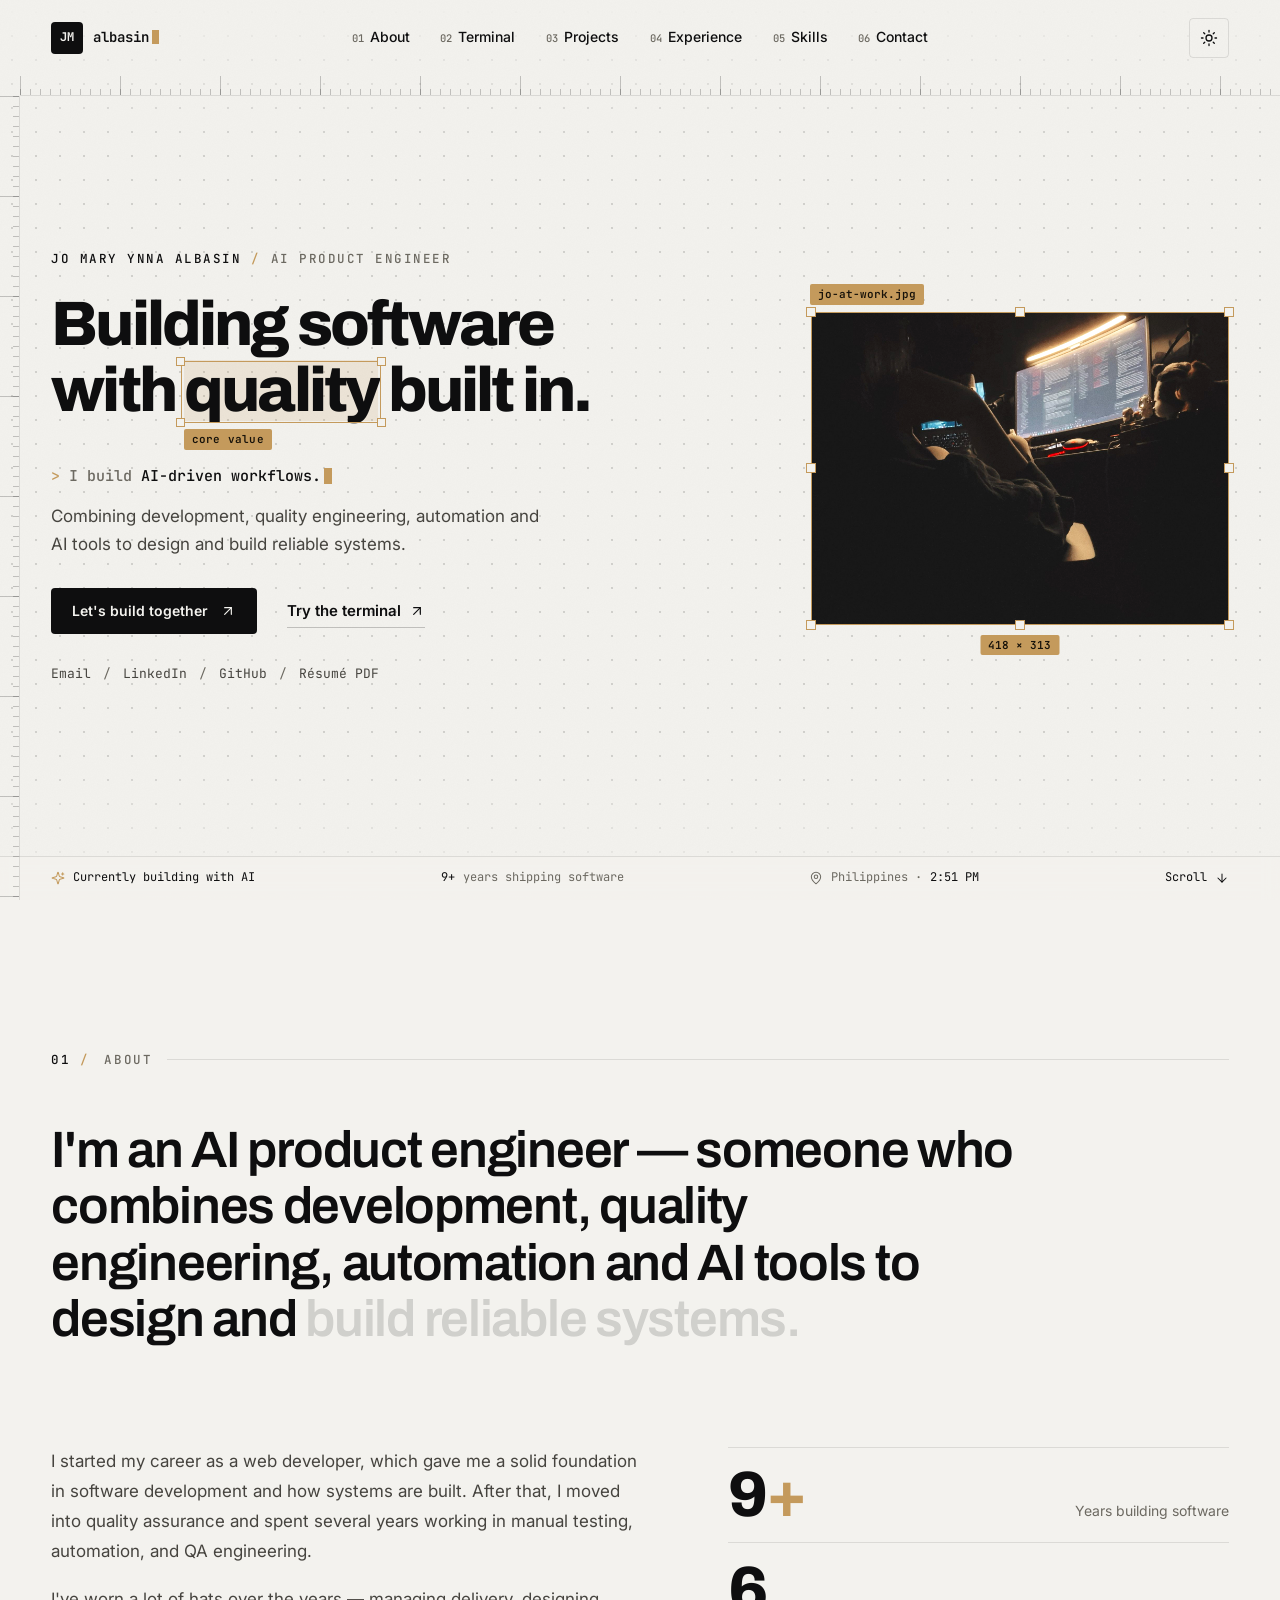
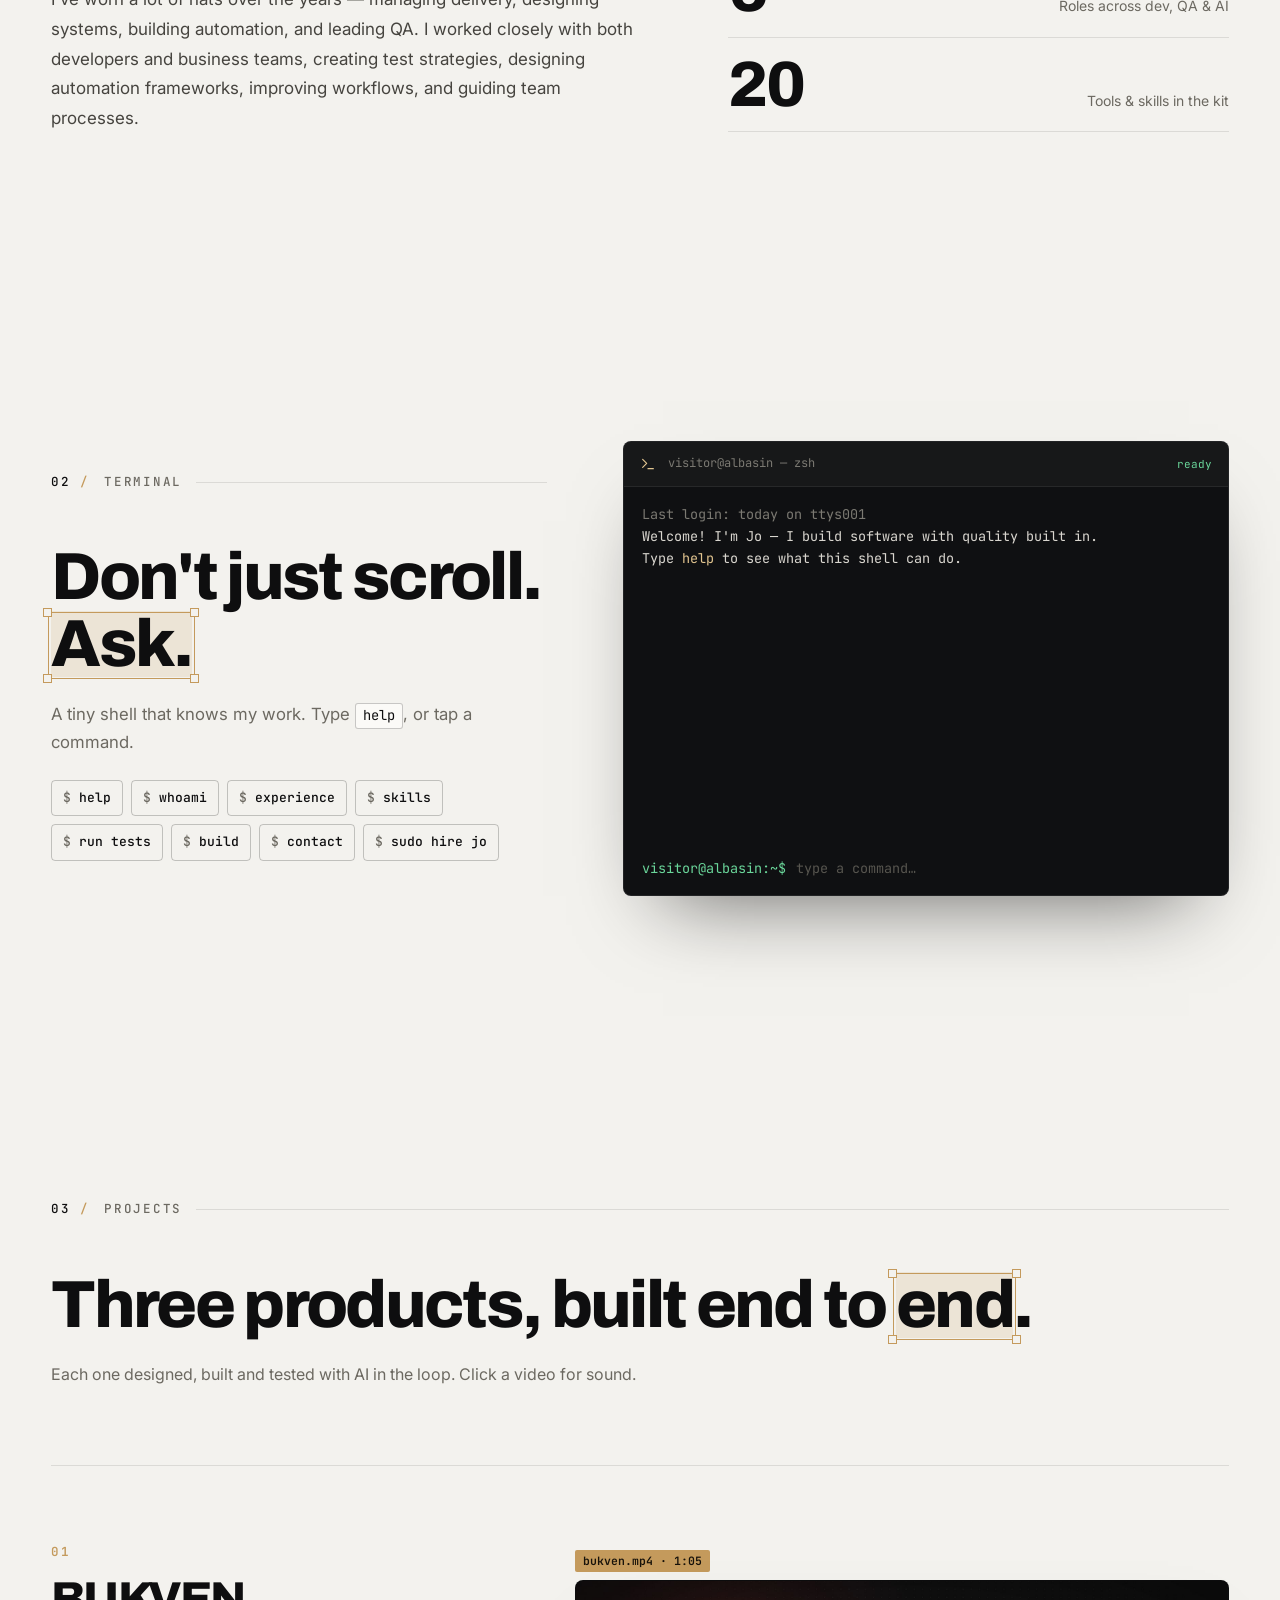
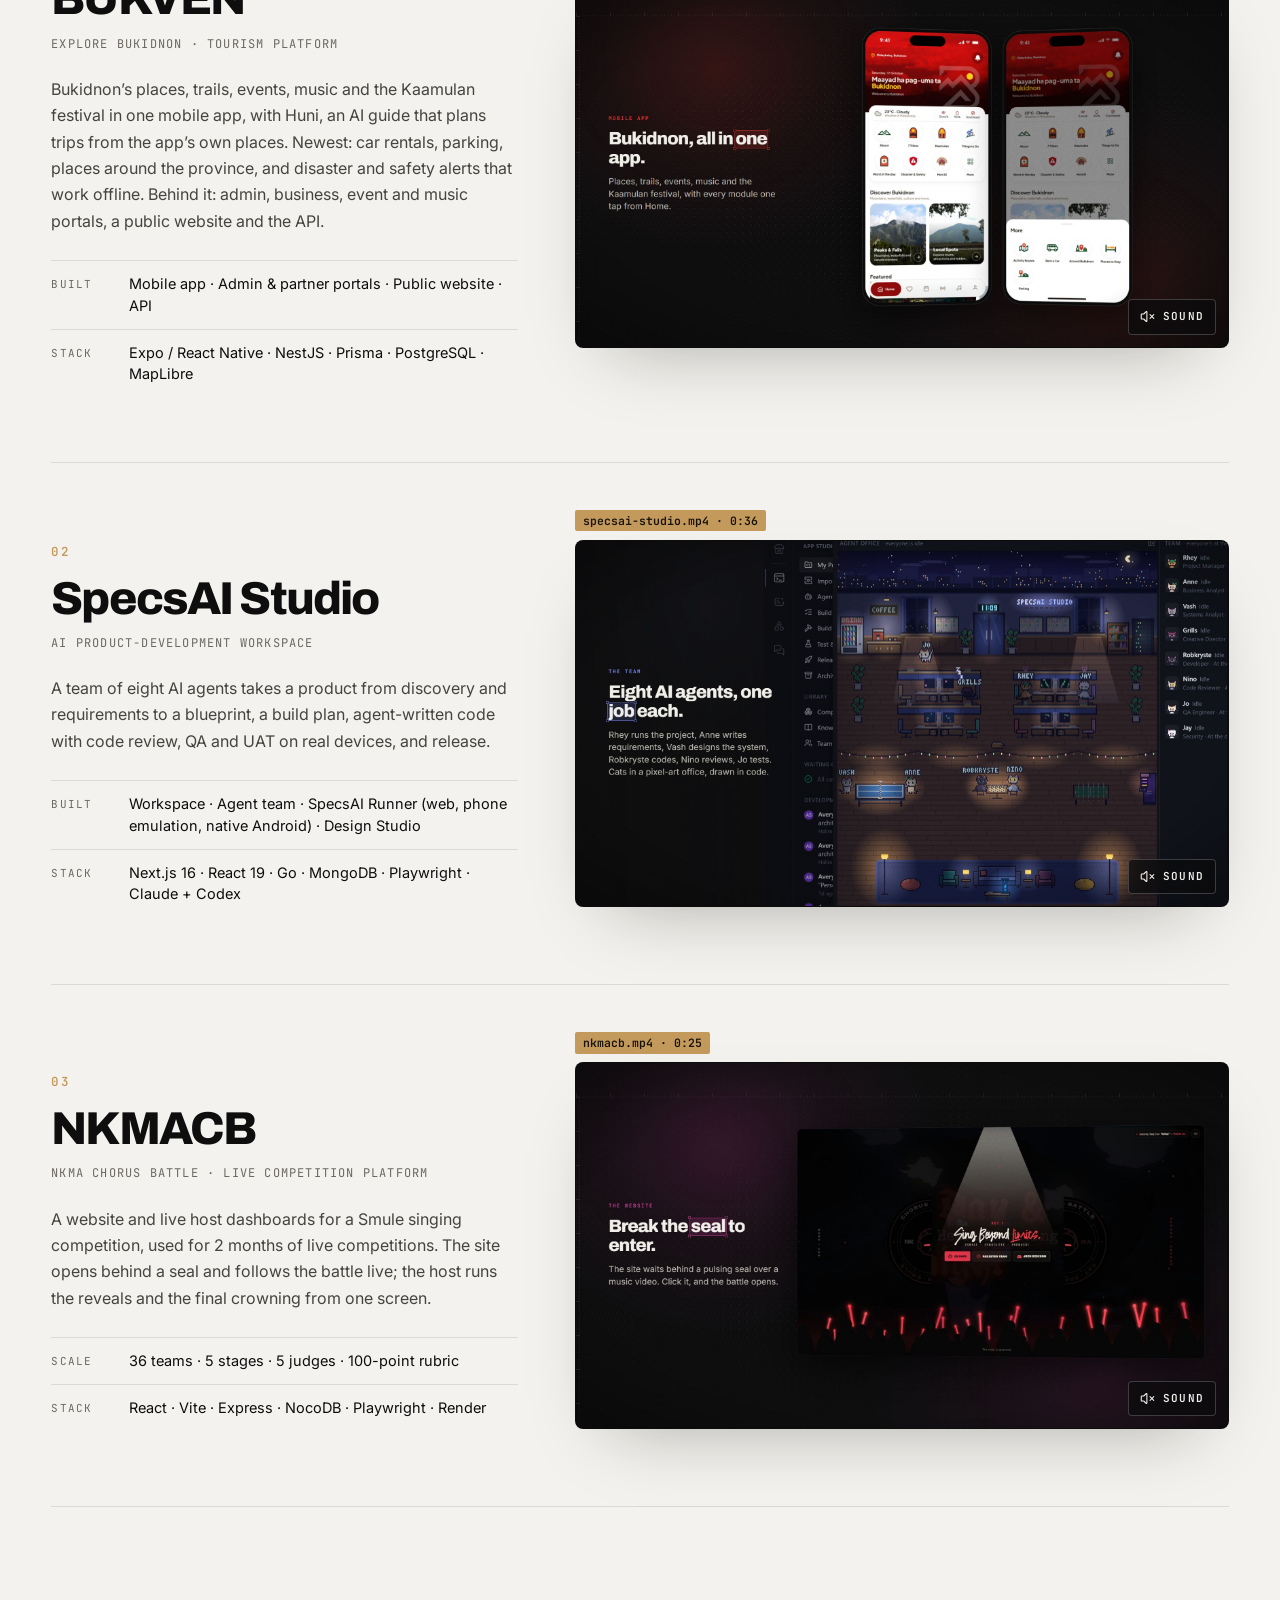
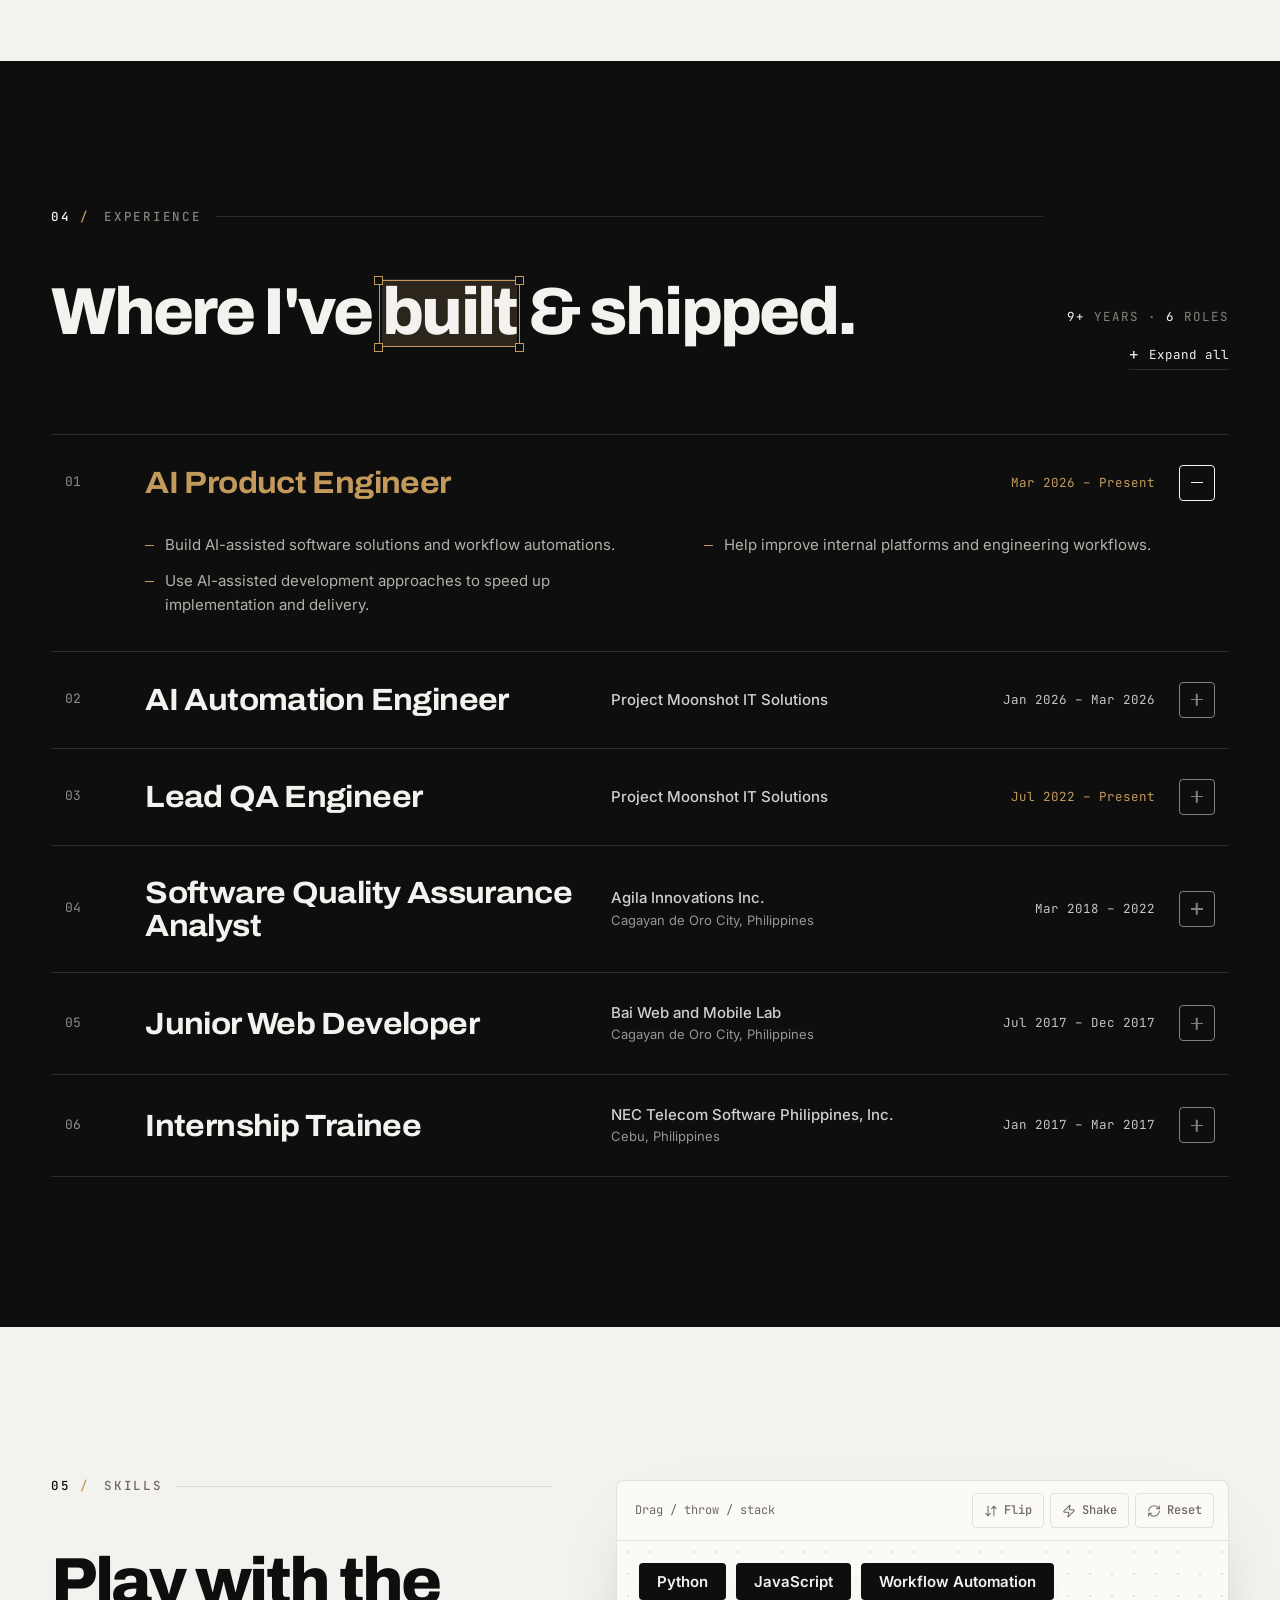
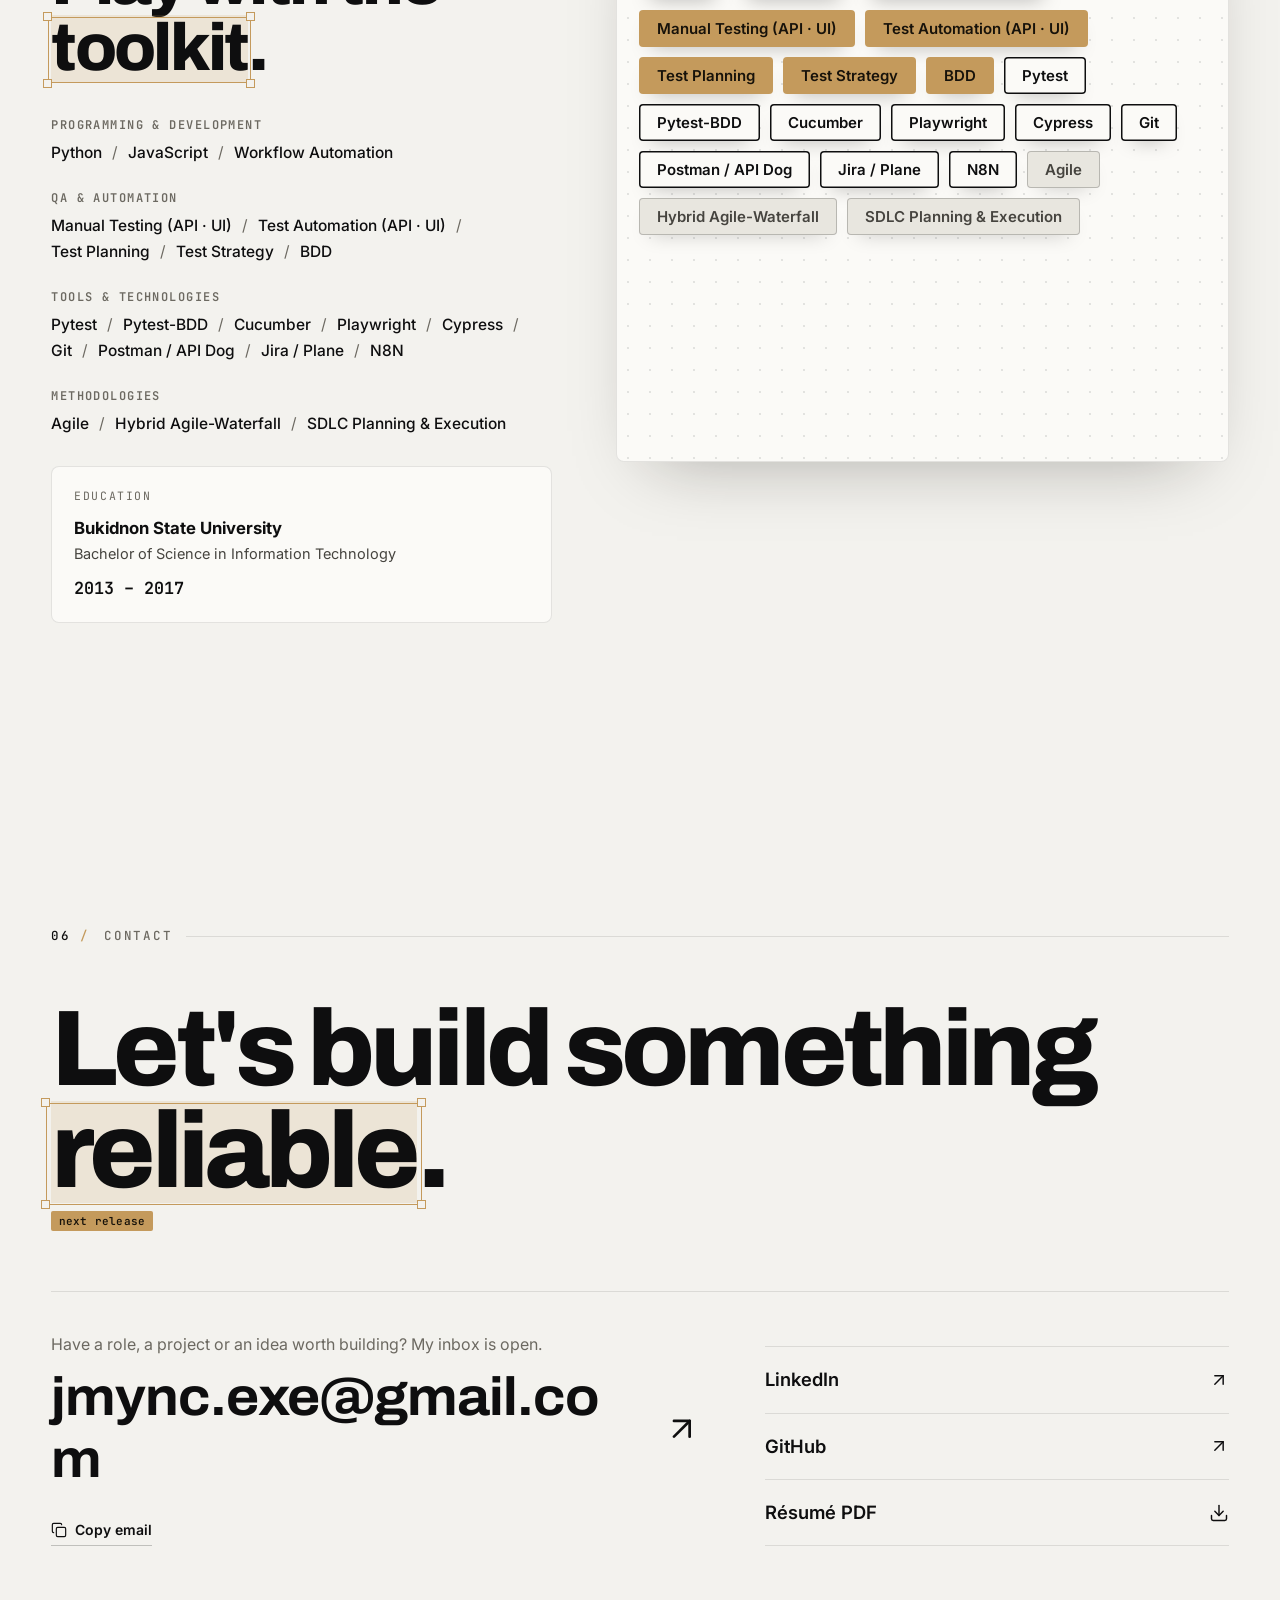
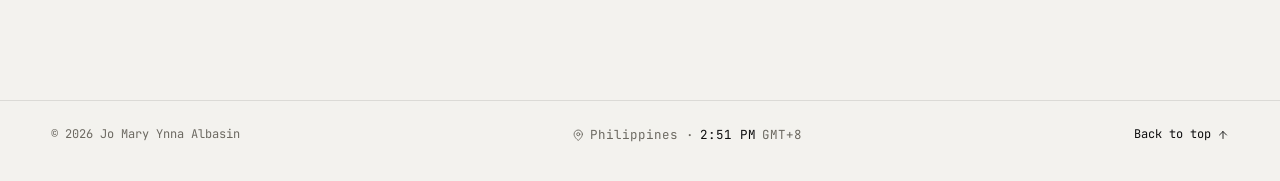
==== commit 61b7ec53: "Remove the "Drag a corner handle" hint under the hero photo Co-Authored-By: Claude Opus 5.5 <noreply" ====
--- a/index.html
+++ b/index.html
@@ -182,7 +182,6 @@
             <i class="h h-r" aria-hidden="true"></i>
             <span class="frame-dims" id="frame-dims" aria-hidden="true">410 × 644</span>
           </div>
-          <p class="frame-hint" aria-hidden="true">Drag a corner handle</p>
         </div>
       </div>
 
--- a/styles.css
+++ b/styles.css
@@ -1047,17 +1047,6 @@
   font-variant-numeric: tabular-nums;
 }
 
-.frame-hint {
-  margin: 48px 0 0;
-  font-family: var(--f-mono);
-  font-size: 11.5px;
-  letter-spacing: 0.06em;
-  color: var(--ink-mute);
-}
-
-@media (hover: none) {
-  .frame-hint { display: none; }
-}
 
 /* ---------- Editor-style status bar ---------- */
 .statusbar {
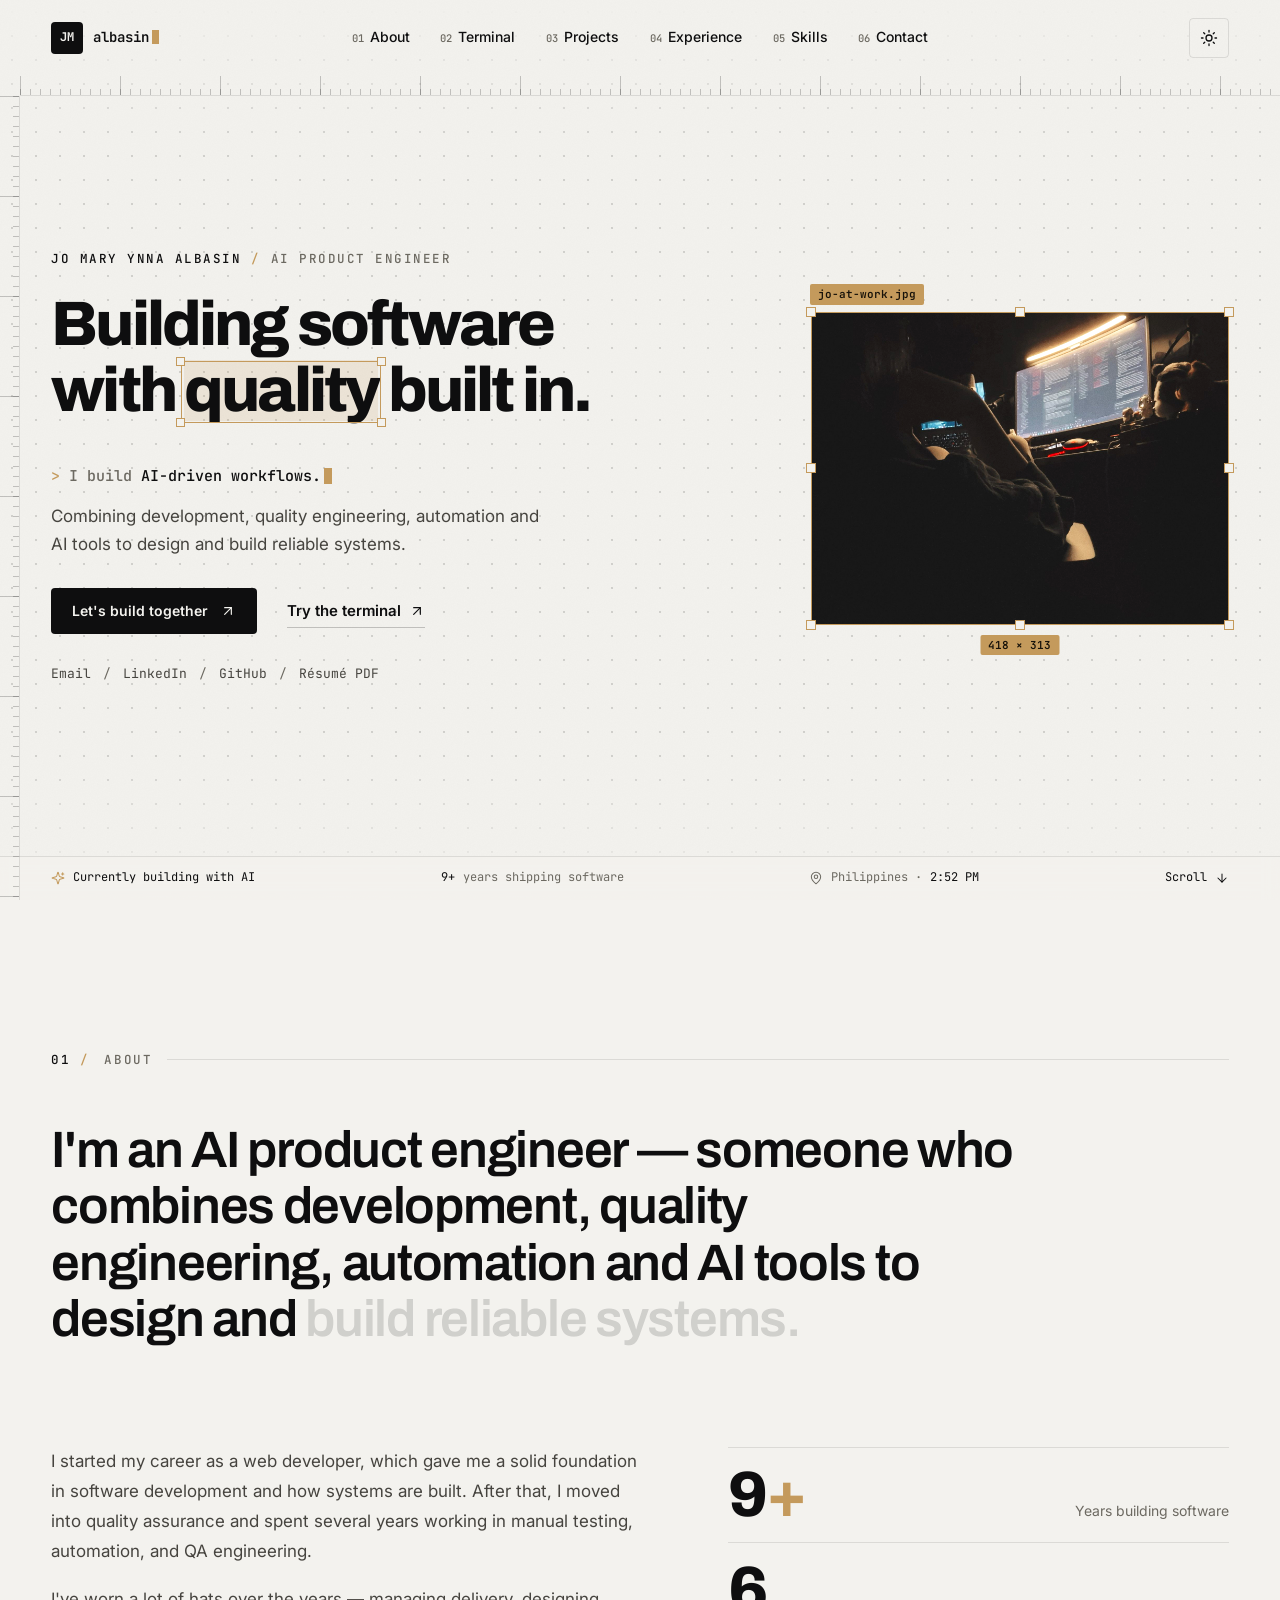
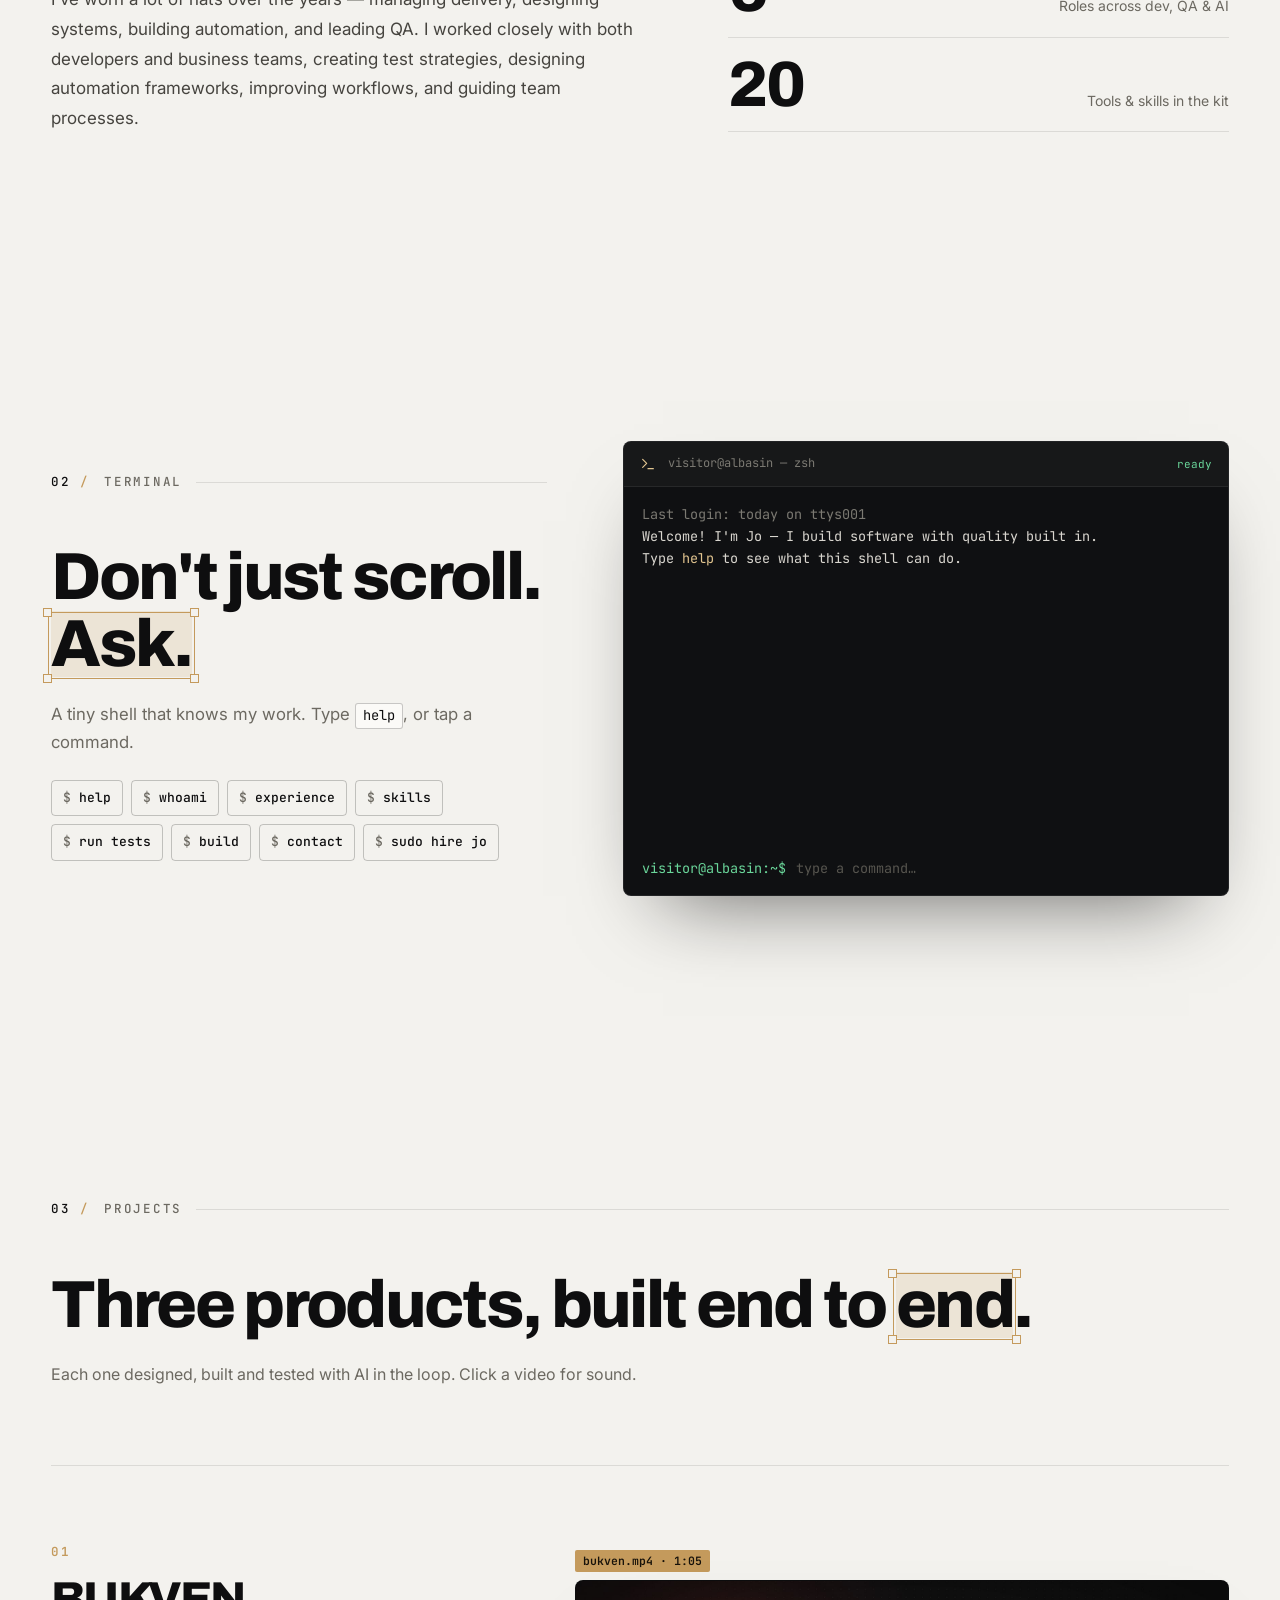
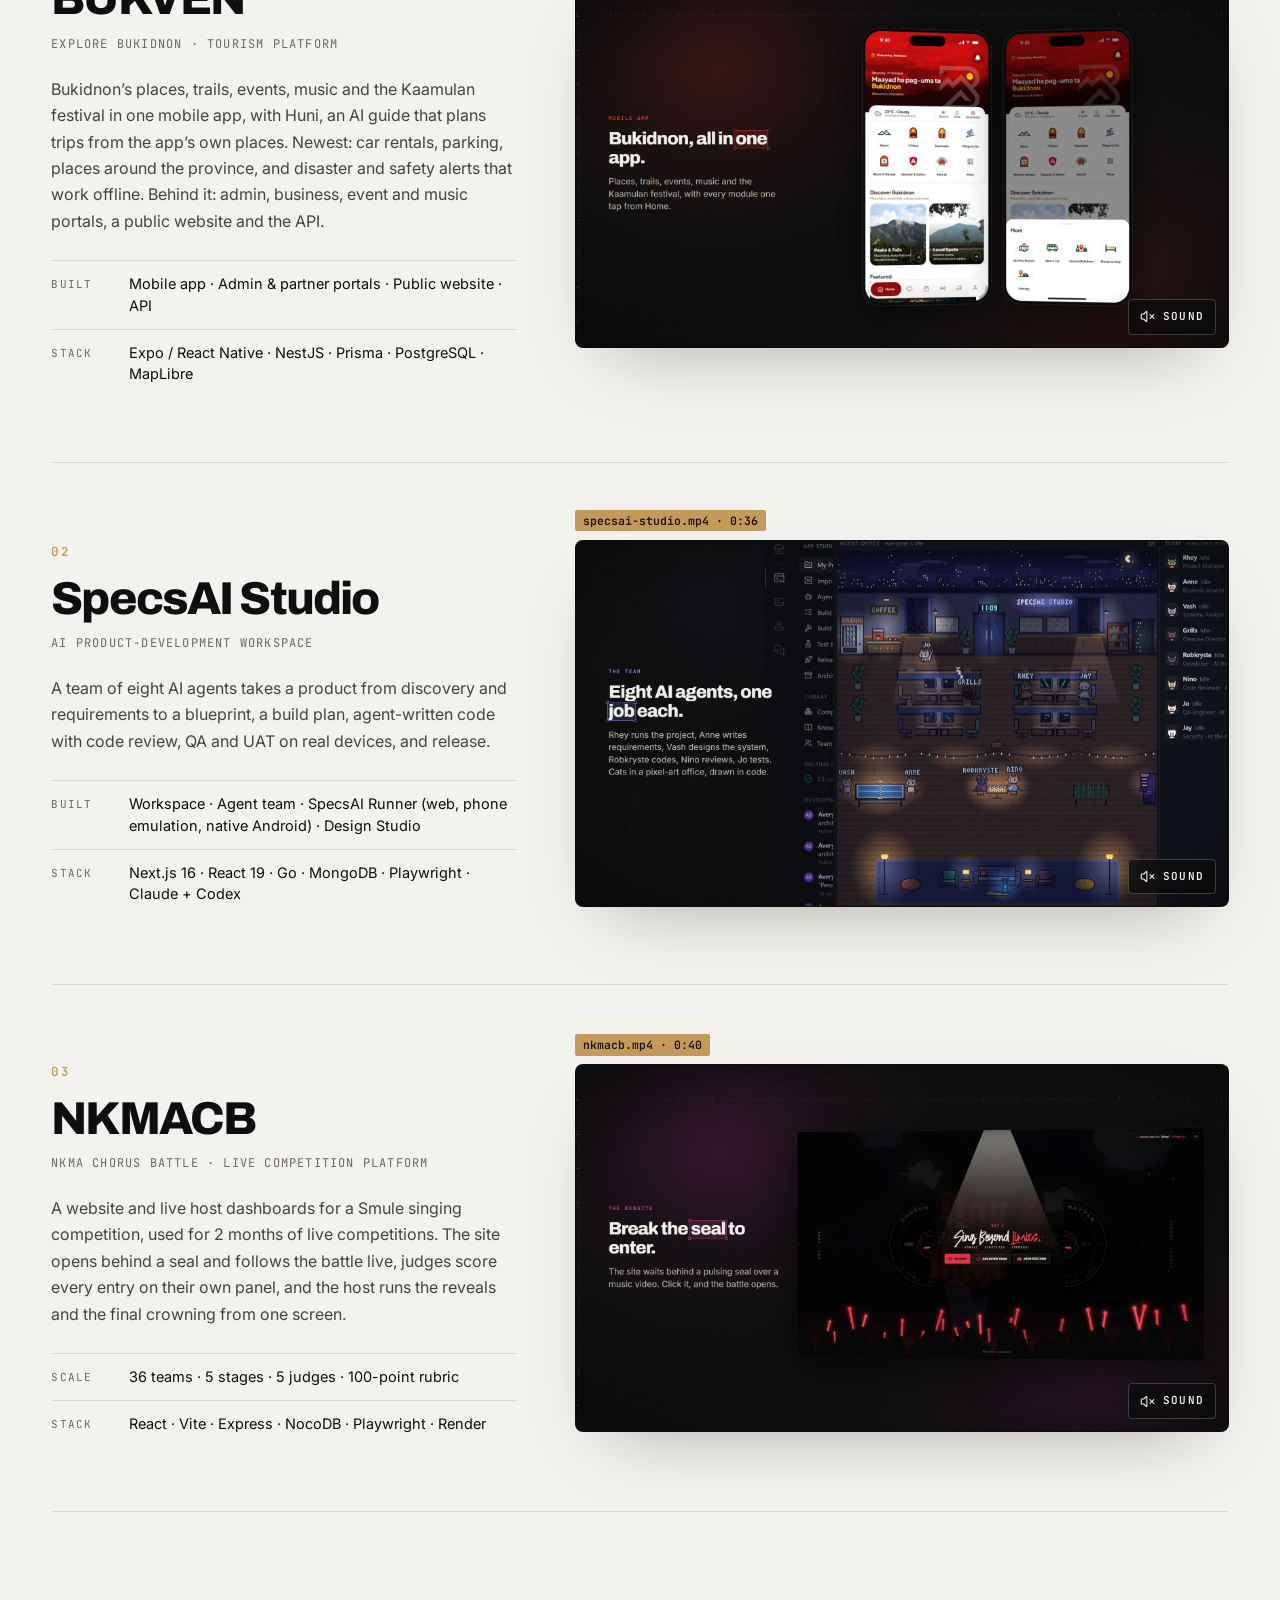
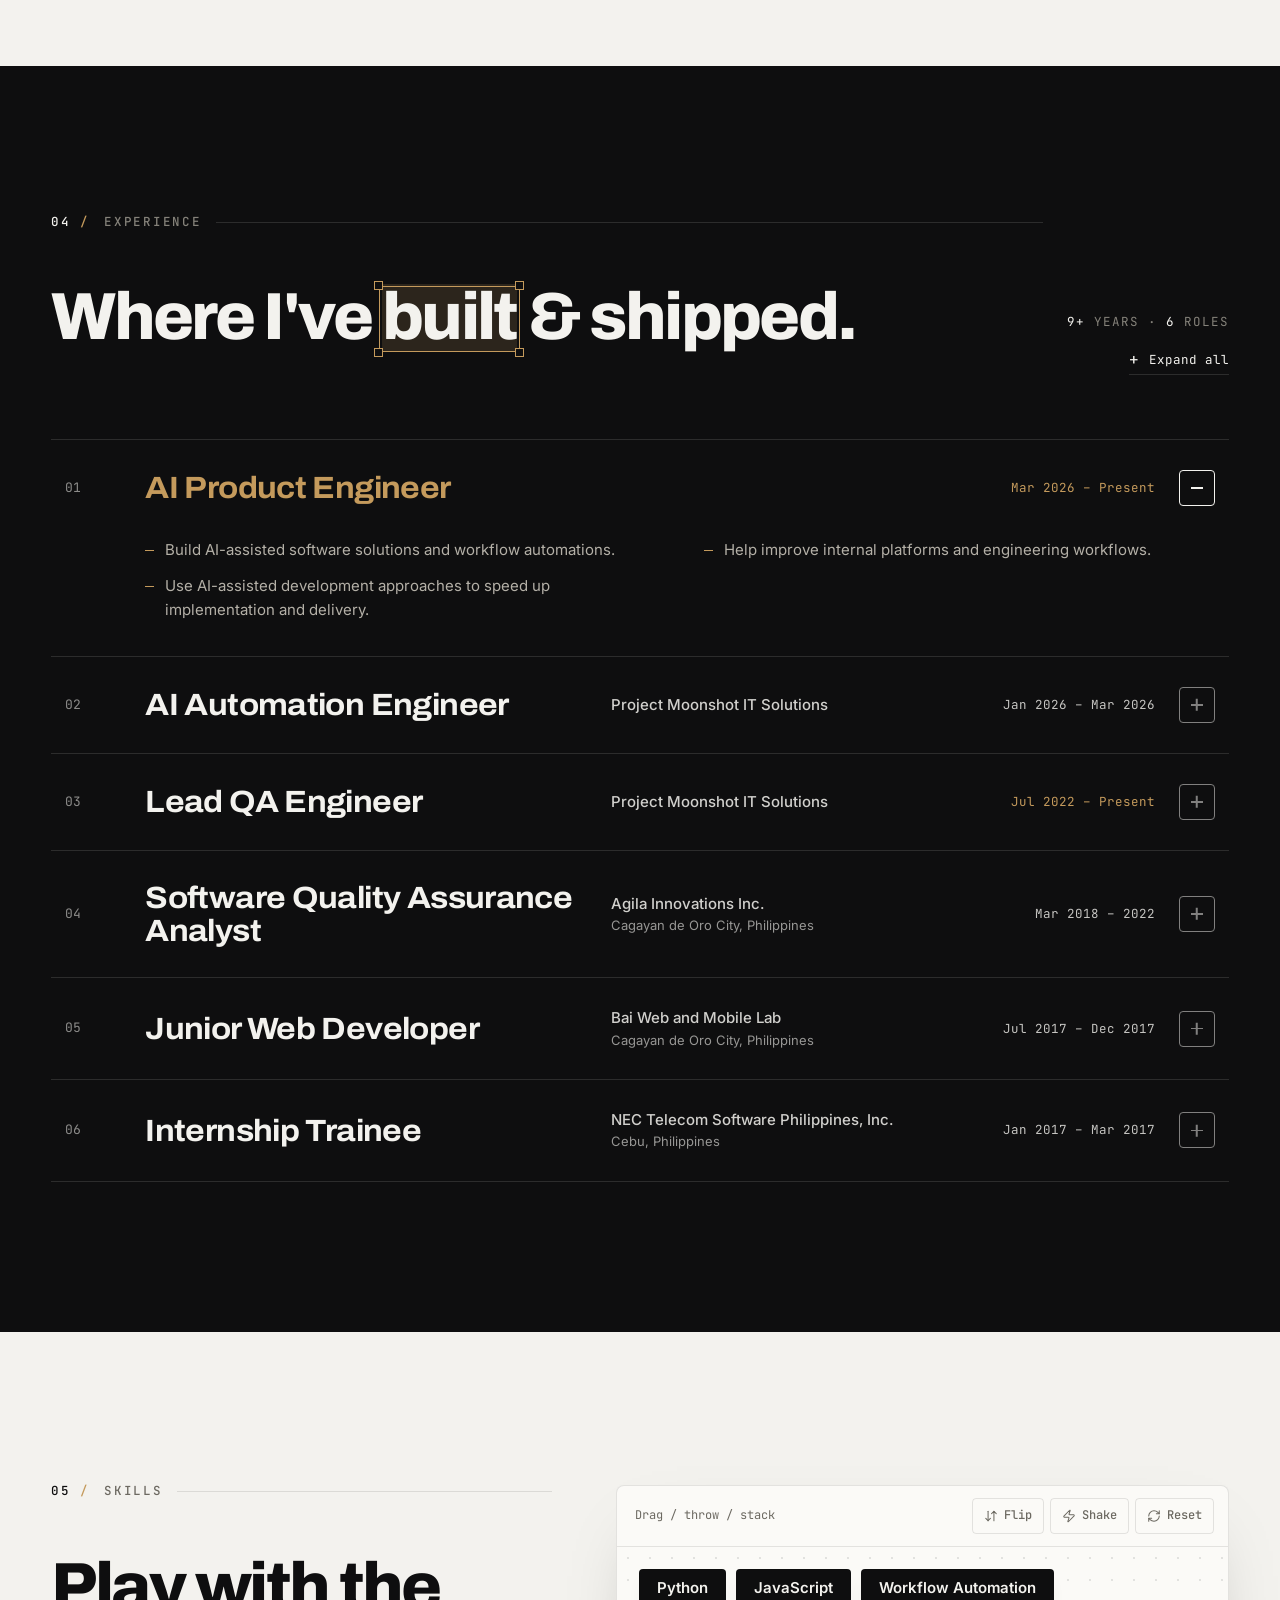
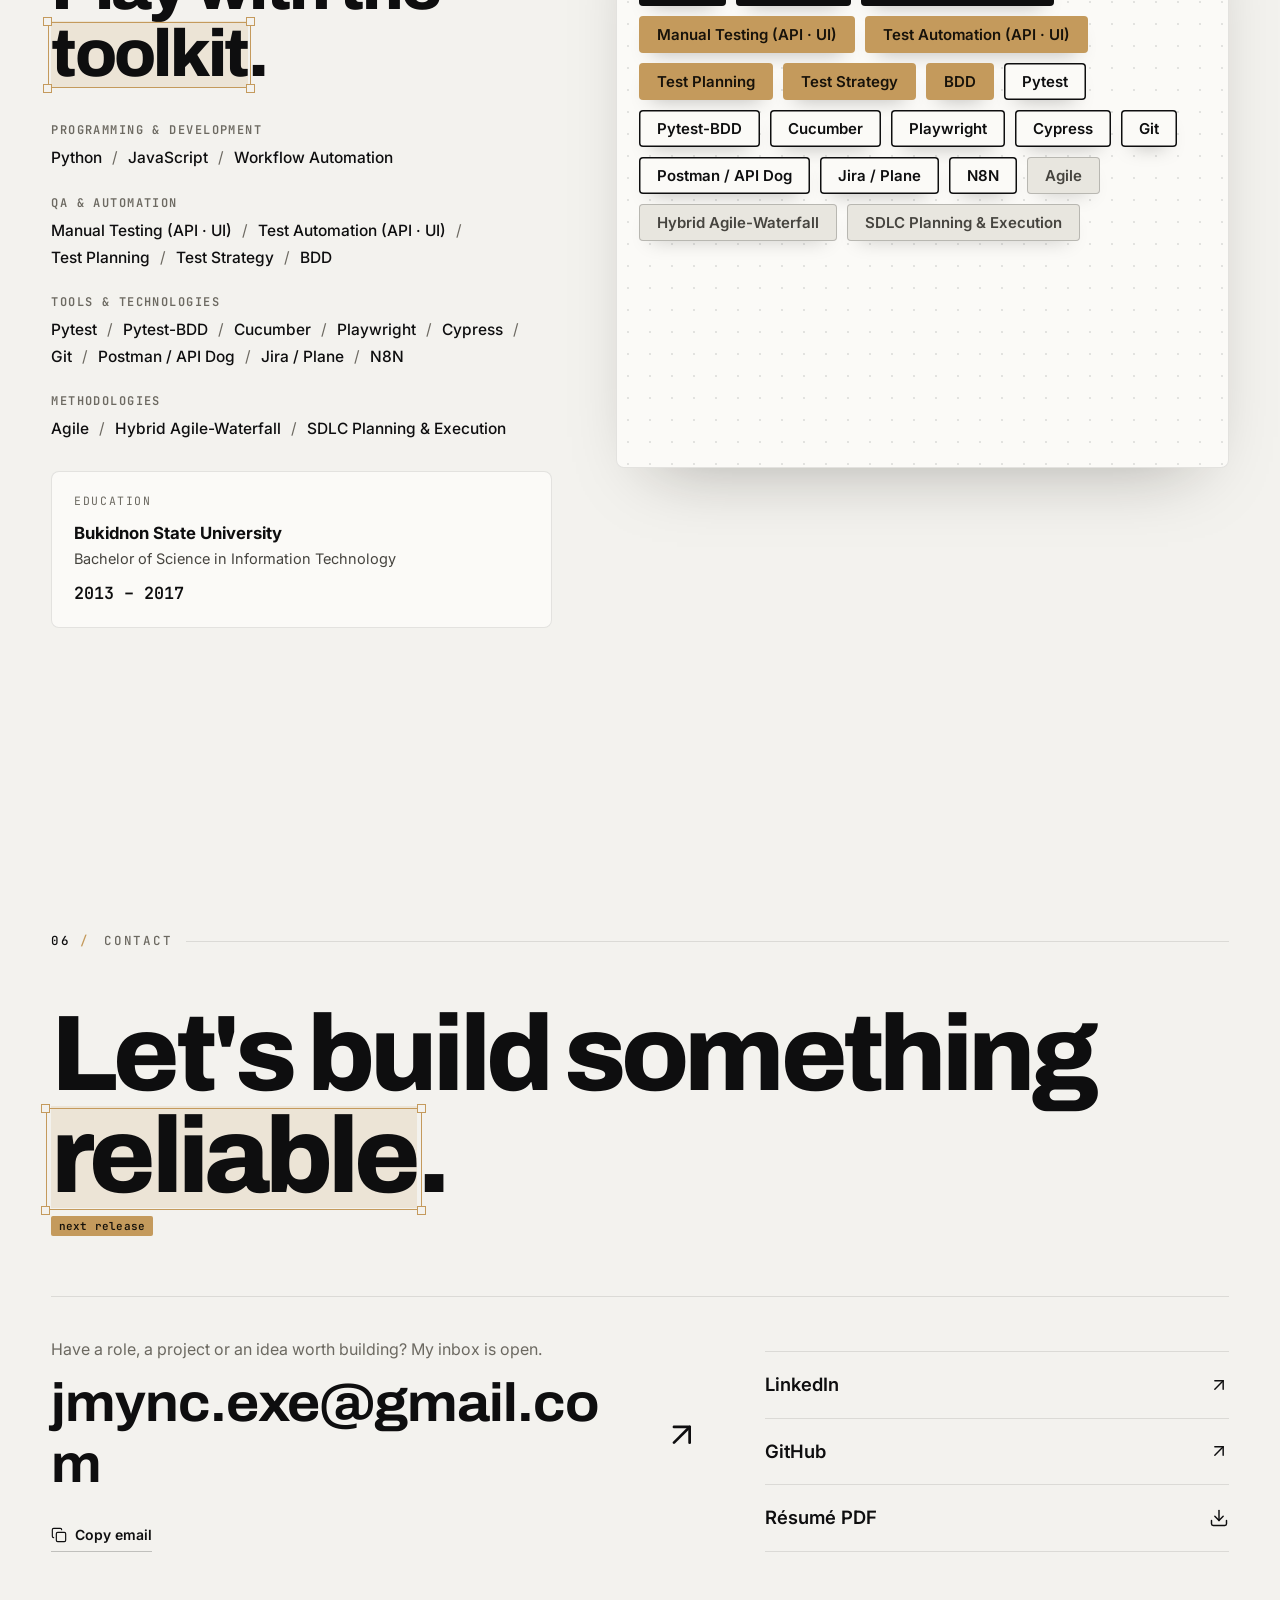
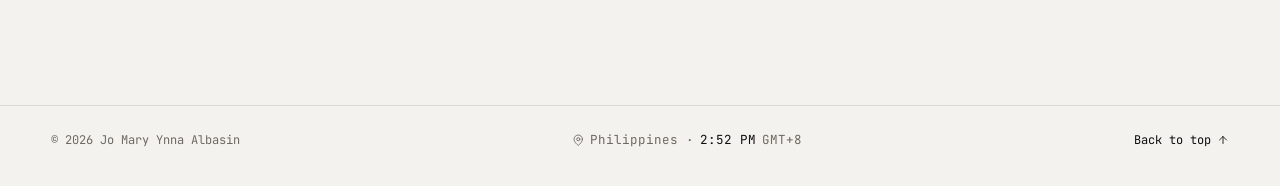
==== commit 73df122f: "Add the judges portal to the NKMACB video, on the real Group Clash The judging beat is recorded on t" ====
--- a/index.html
+++ b/index.html
@@ -322,14 +322,14 @@
               <p class="work-num">03</p>
               <h3 class="work-name">NKMACB</h3>
               <p class="work-sub">NKMA Chorus Battle · Live competition platform</p>
-              <p class="work-desc">A website and live host dashboards for a Smule singing competition, used for 2 months of live competitions. The site opens behind a seal and follows the battle live; the host runs the reveals and the final crowning from one screen.</p>
+              <p class="work-desc">A website and live host dashboards for a Smule singing competition, used for 2 months of live competitions. The site opens behind a seal and follows the battle live, judges score every entry on their own panel, and the host runs the reveals and the final crowning from one screen.</p>
               <dl class="work-meta">
                 <div><dt>Scale</dt><dd>36 teams · 5 stages · 5 judges · 100-point rubric</dd></div>
                 <div><dt>Stack</dt><dd>React · Vite · Express · NocoDB · Playwright · Render</dd></div>
               </dl>
             </div>
             <figure class="work-media">
-              <span class="work-tag">nkmacb.mp4 · 0:25</span>
+              <span class="work-tag">nkmacb.mp4 · 0:40</span>
               <div class="work-frame" data-cursor="Sound">
                 <video class="work-video" src="assets/projects/nkmacb.mp4" poster="assets/projects/nkmacb.jpg" muted loop playsinline preload="metadata" aria-label="NKMACB project video"></video>
                 <button class="work-sound" type="button" aria-pressed="false" aria-label="Turn sound on"><svg class="i"><use href="#i-volume-x"/></svg><span>Sound</span></button>
